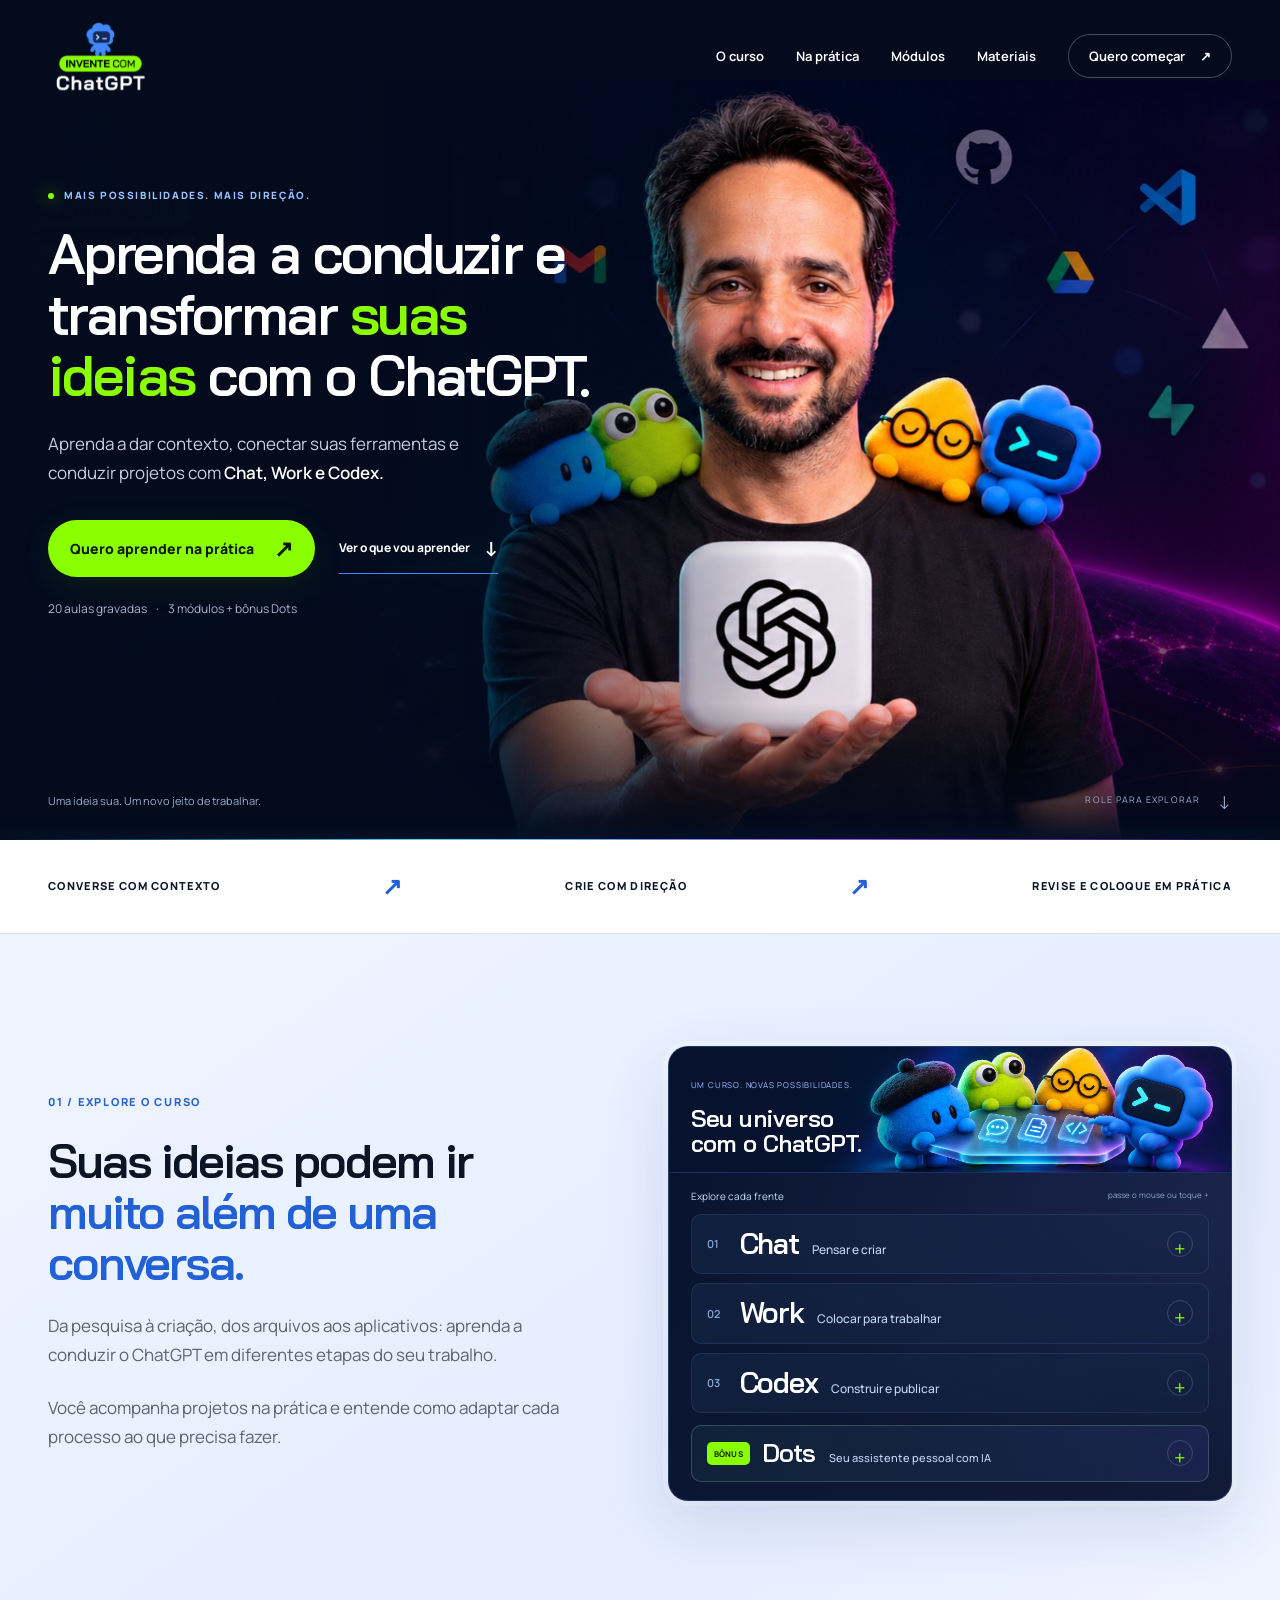
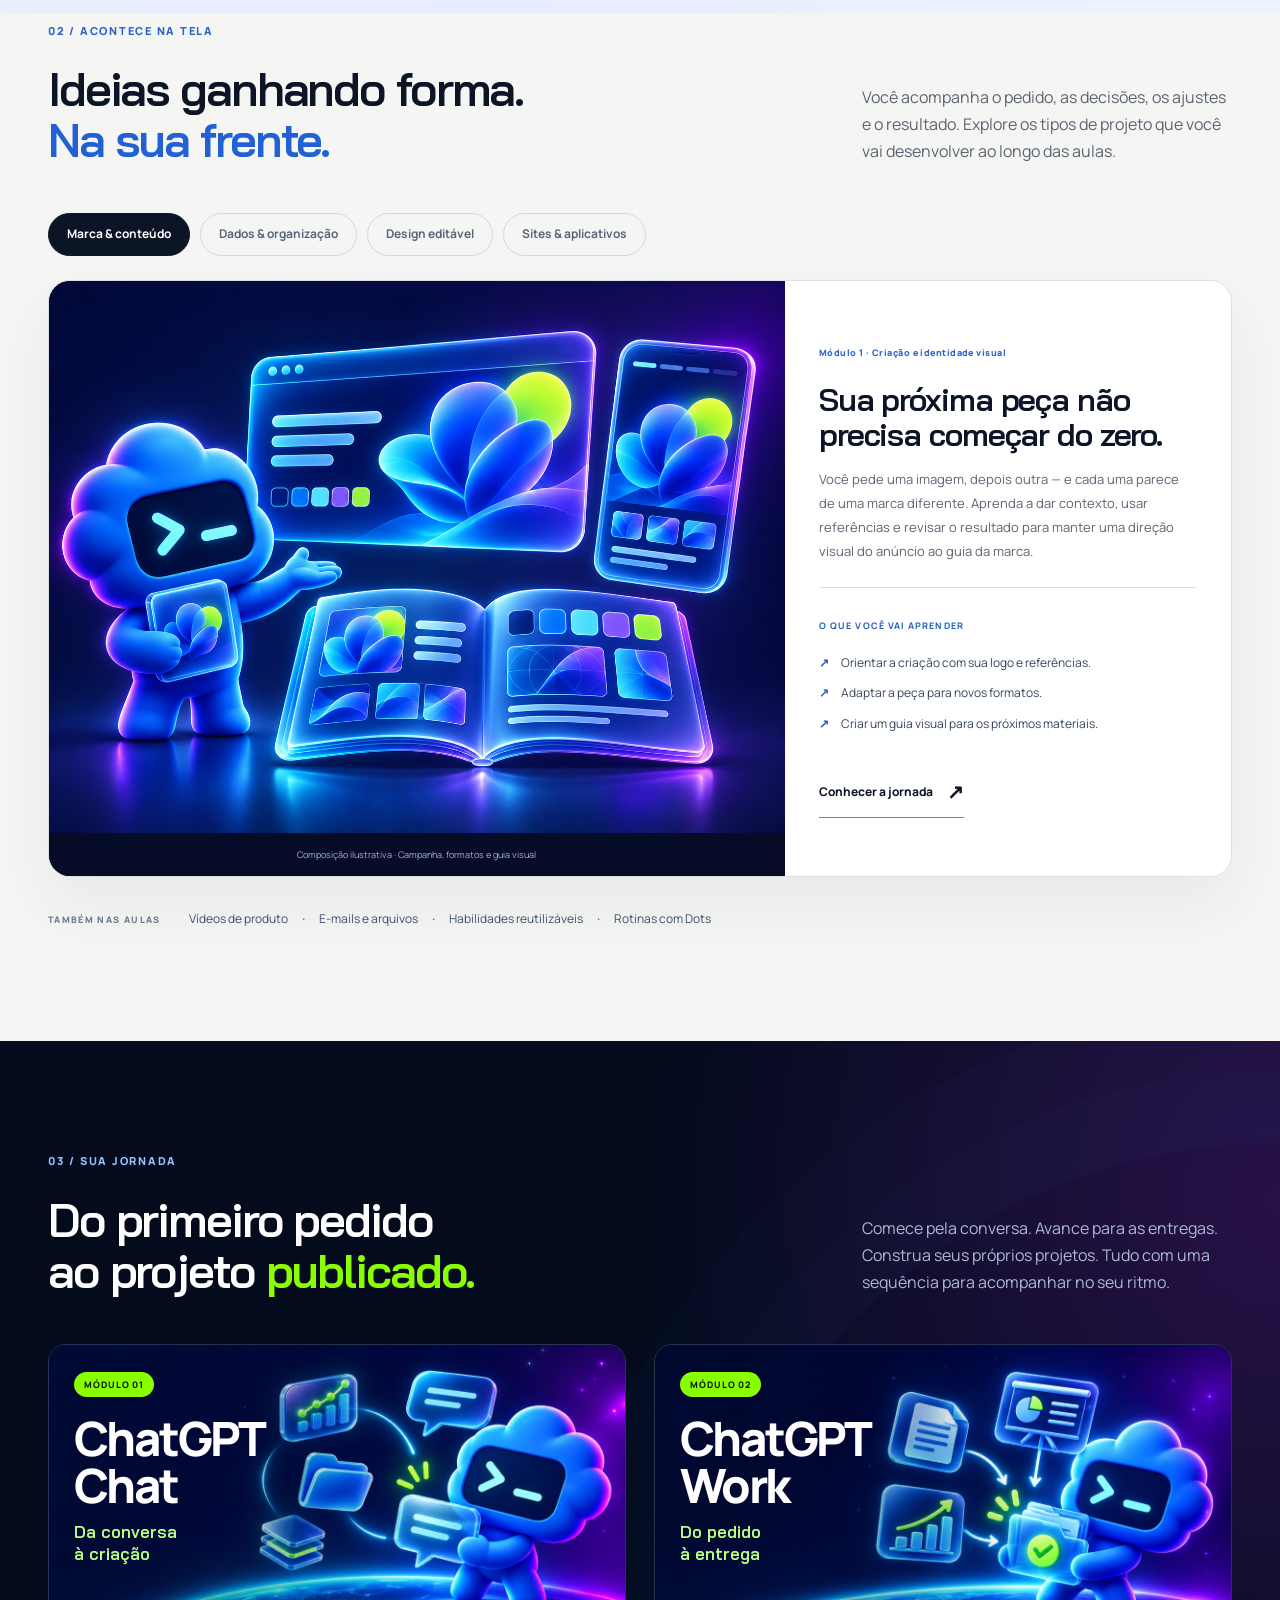
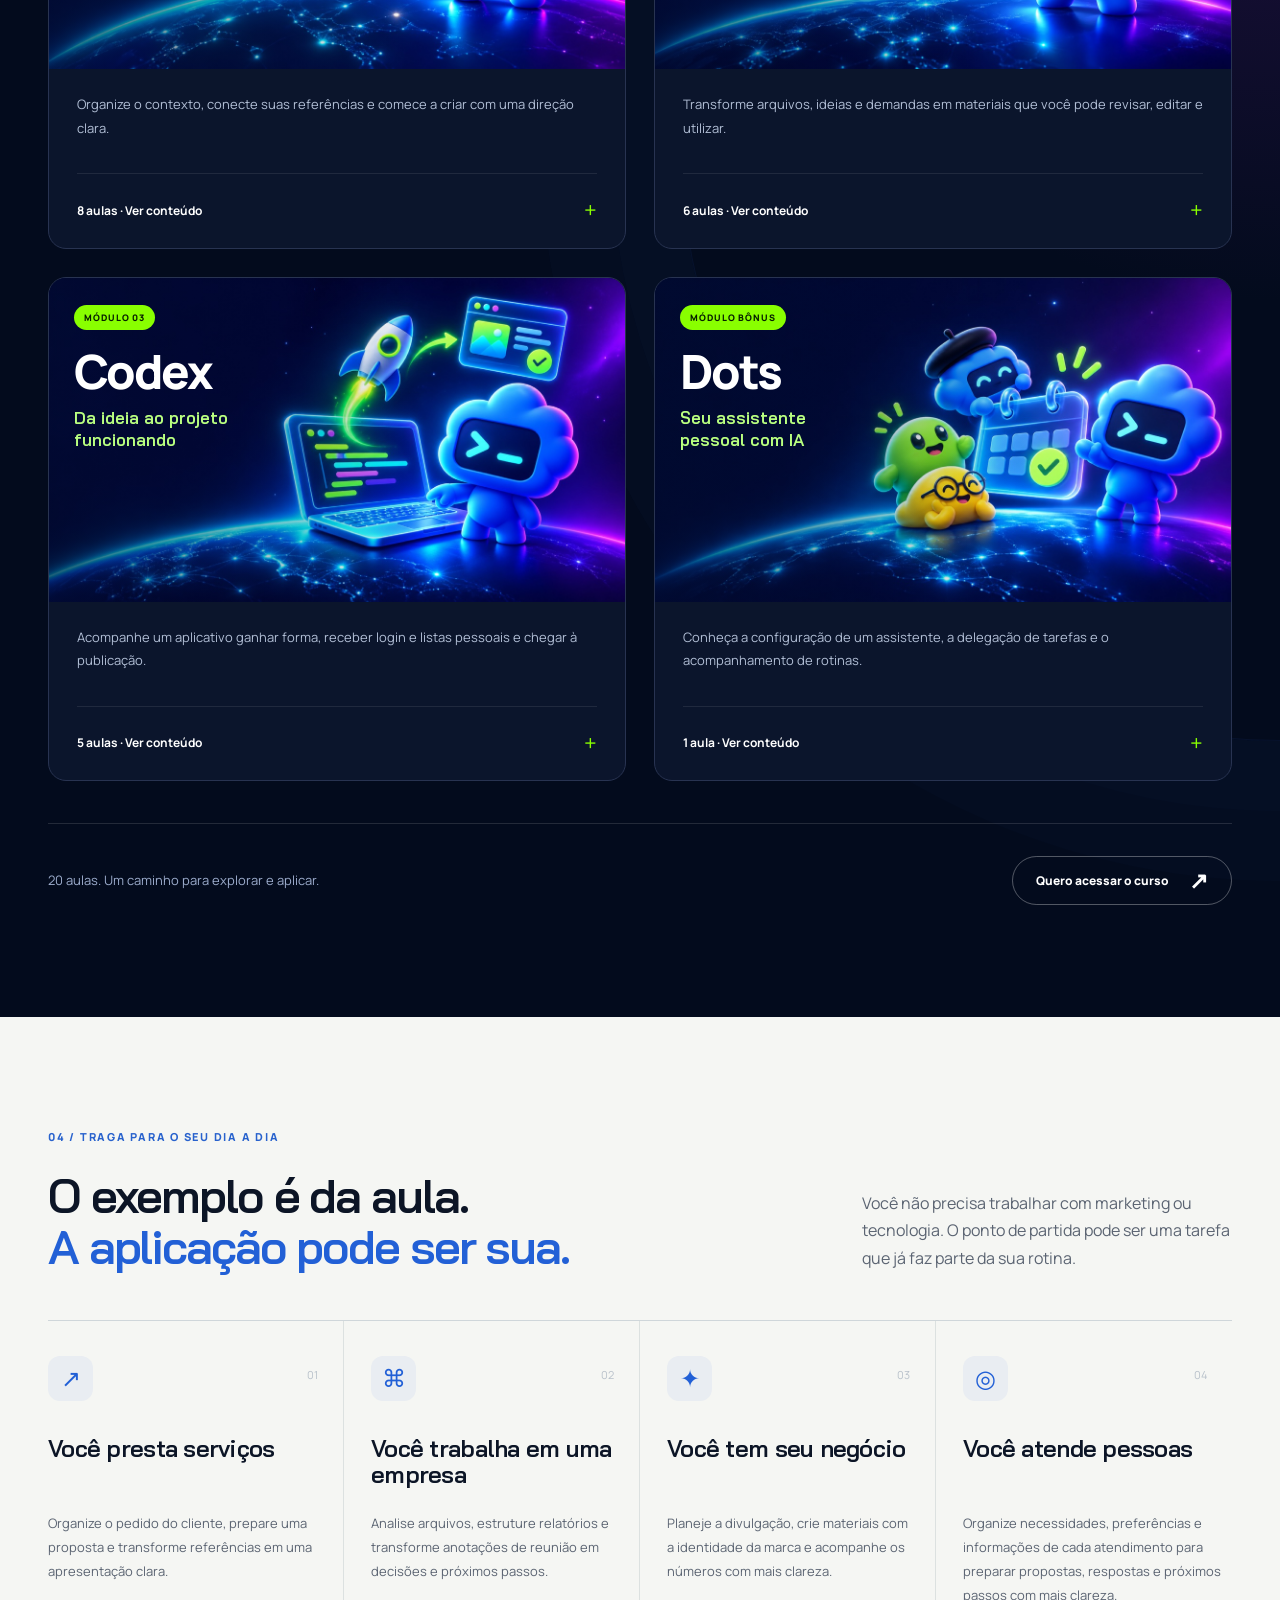
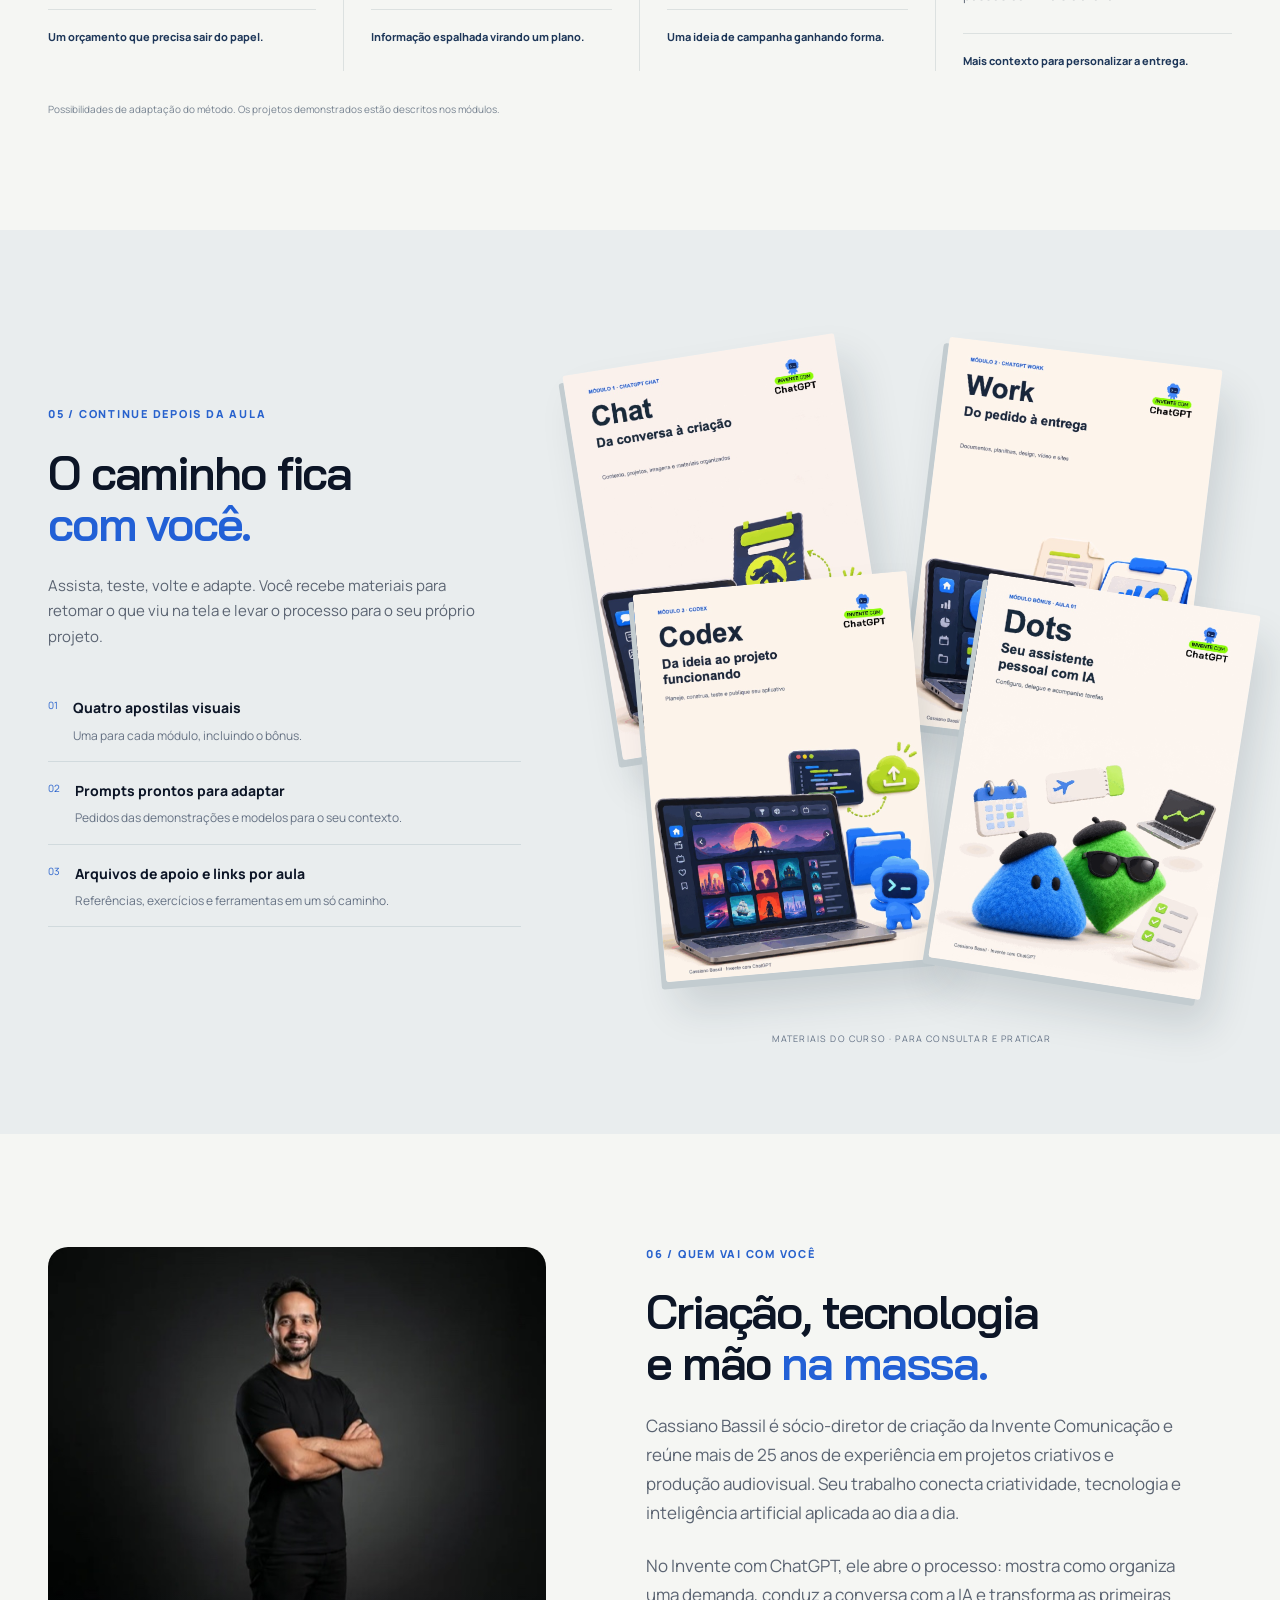
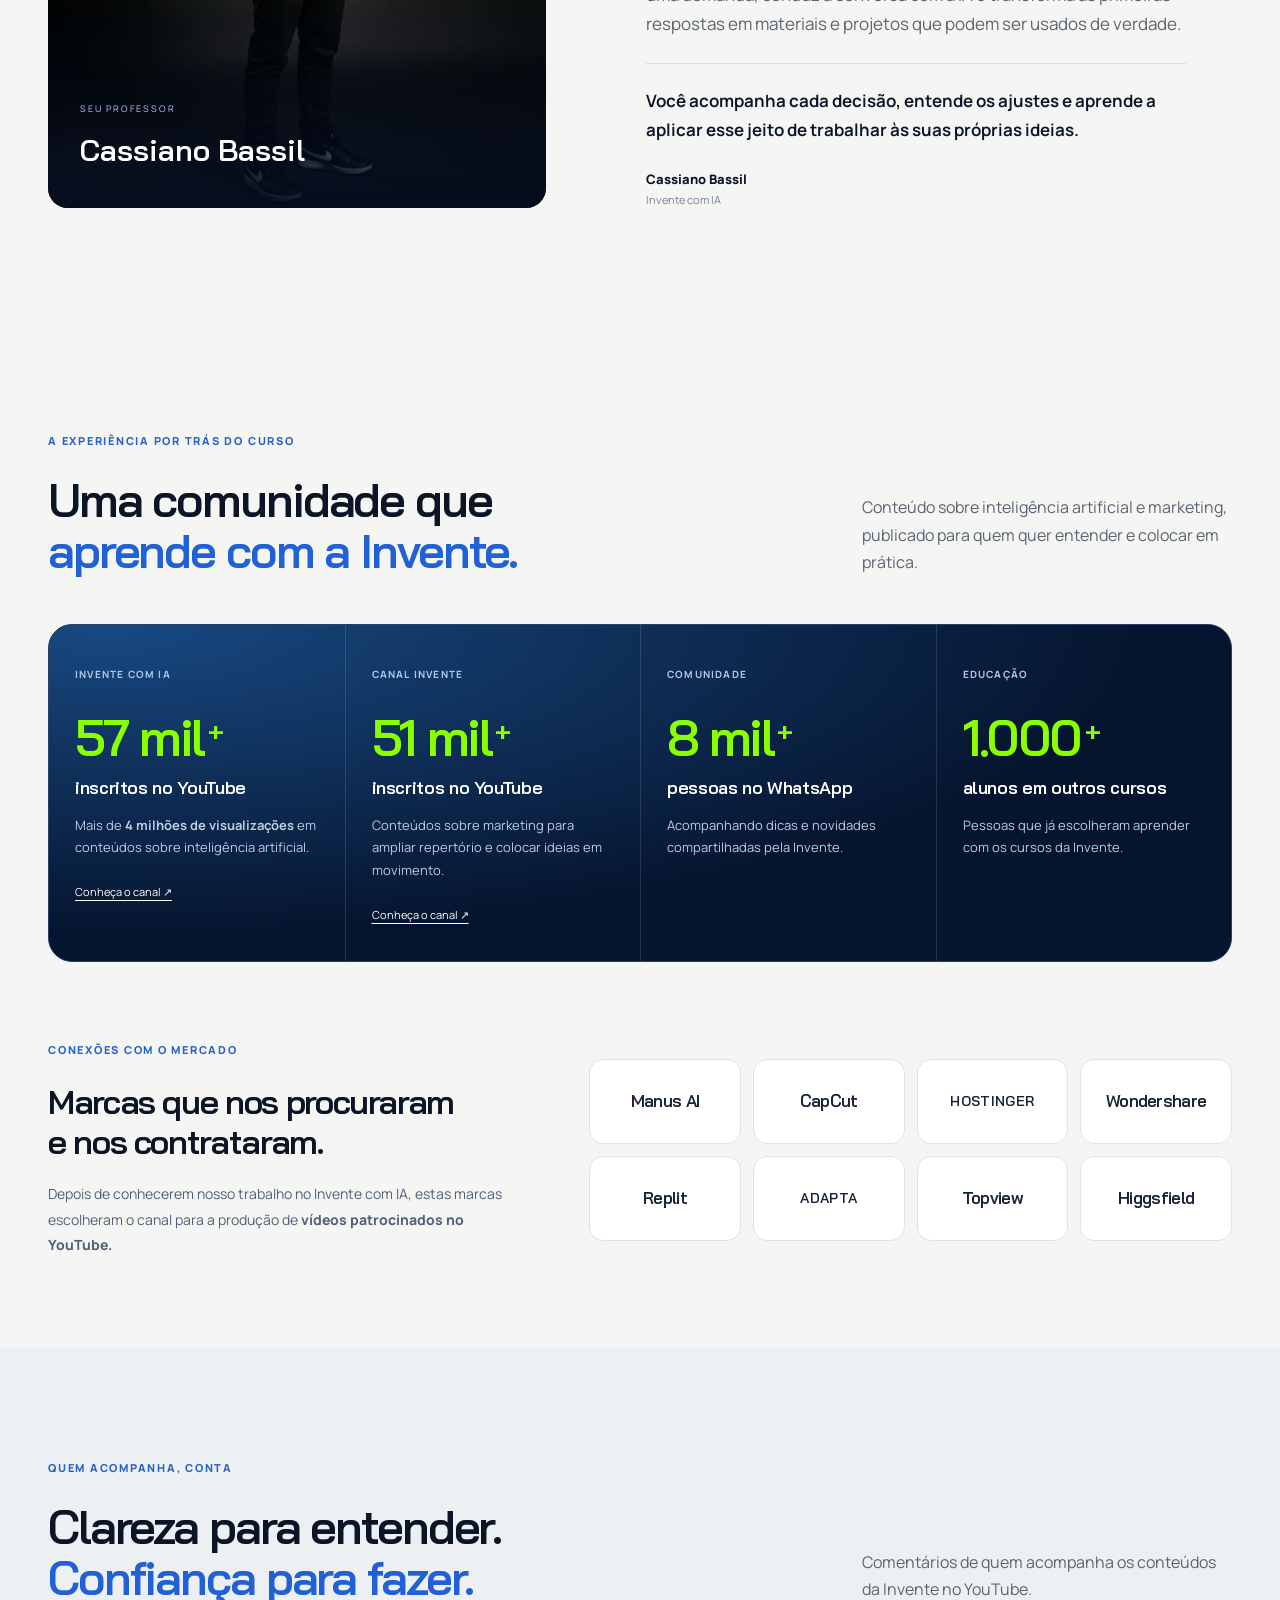
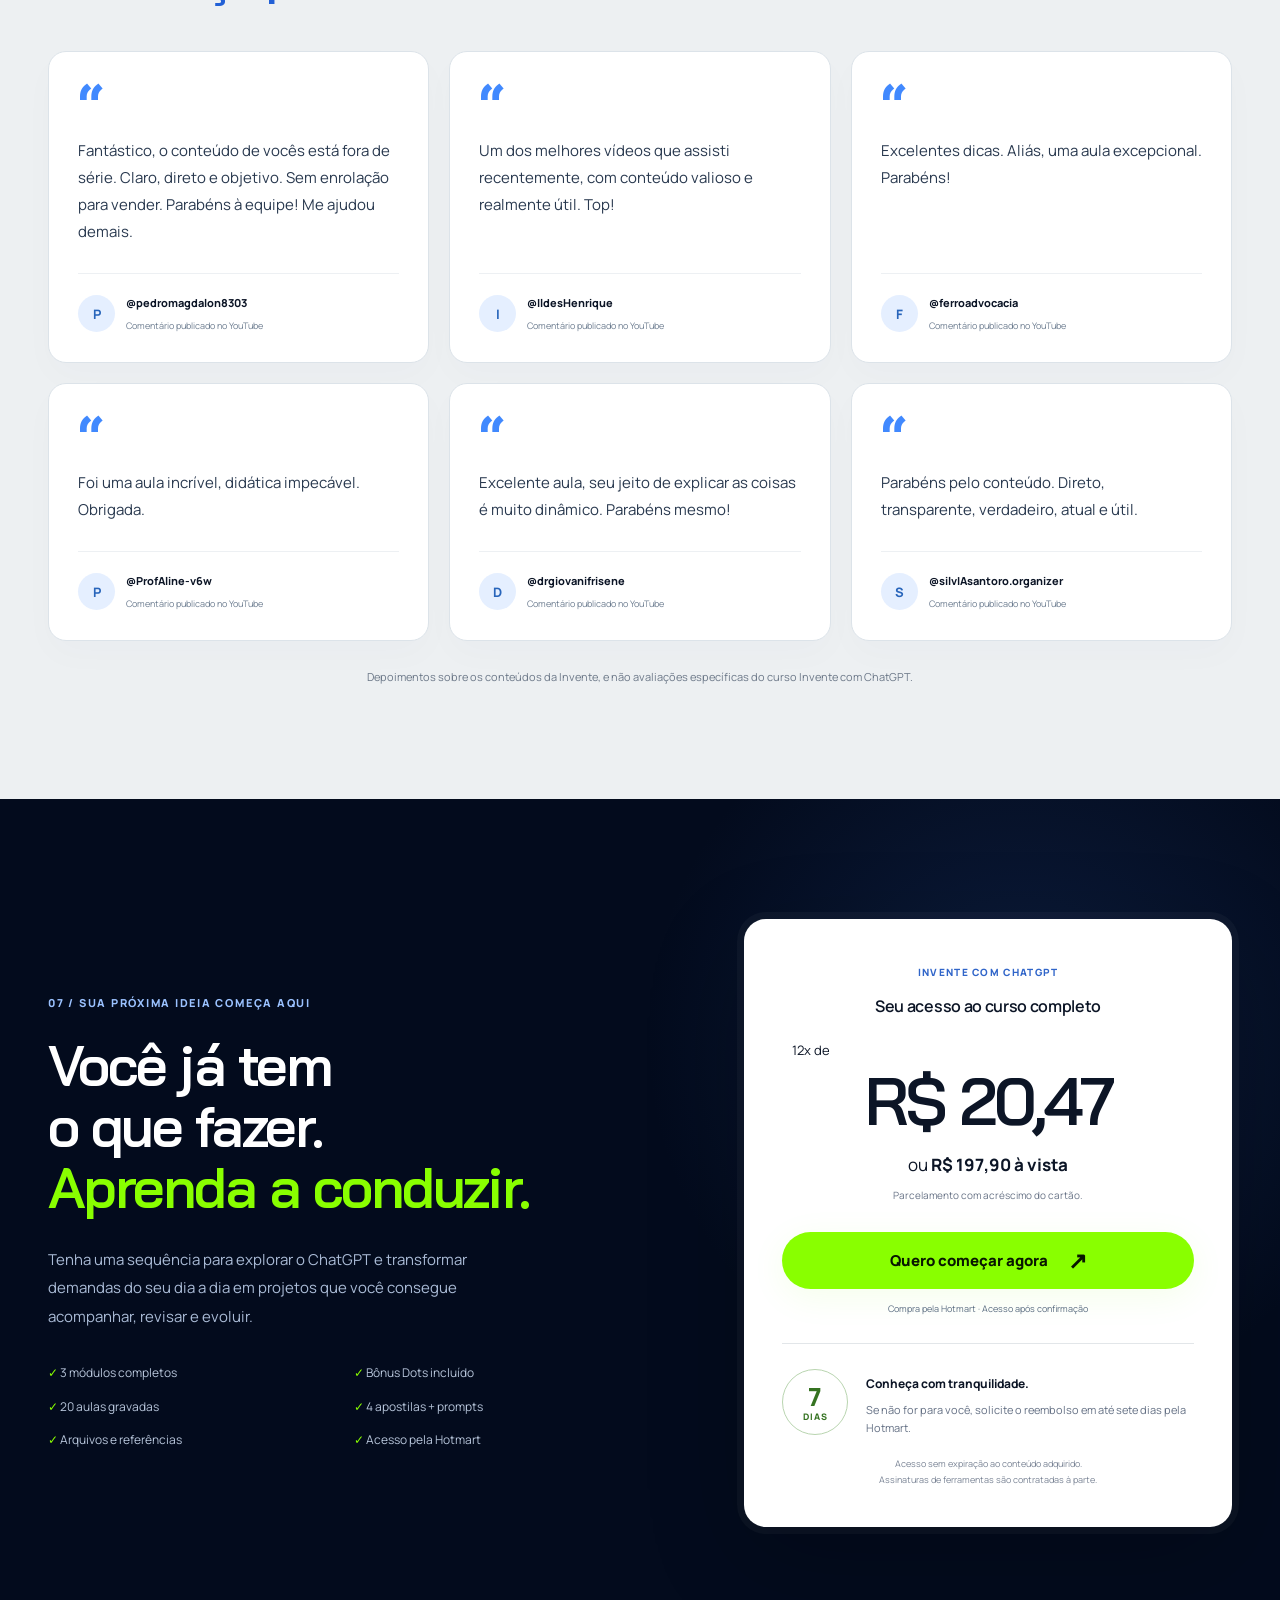
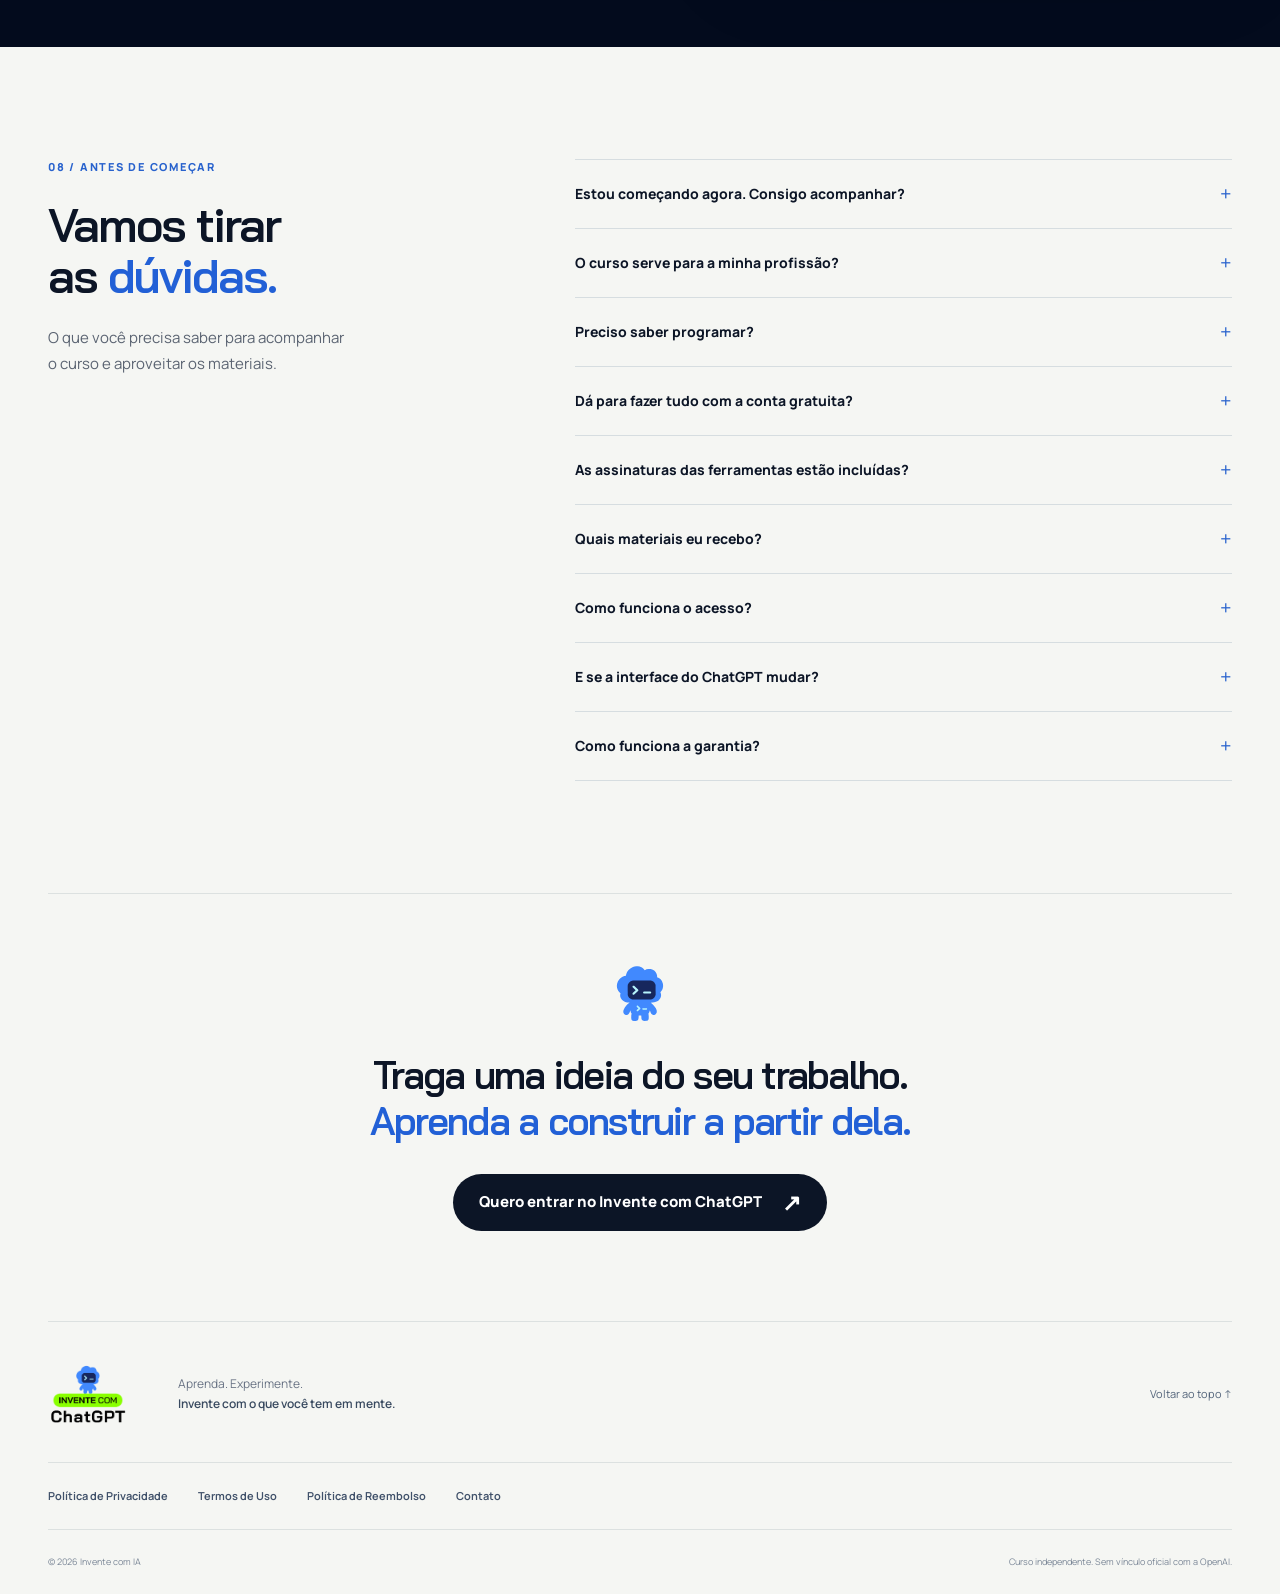
==== index.html @ 80a634b3 "Publish approved Invente com ChatGPT landing page preview" ====
<!doctype html>
<html lang="pt-BR">
<head>
<meta charset="utf-8"><meta name="viewport" content="width=device-width, initial-scale=1">
<meta name="theme-color" content="#030b1d"><meta name="robots" content="noindex,nofollow">
<title>Invente com ChatGPT — Aprenda a conduzir suas ideias</title>
<meta name="description" content="Aprenda a aproveitar o ChatGPT no seu trabalho. 20 aulas com Chat, Work, Codex e bônus Dots. Projetos práticos, apostilas e prompts para adaptar.">
<meta property="og:title" content="Invente com ChatGPT"><meta property="og:description" content="Aprenda a conduzir e transformar suas ideias com o ChatGPT."><meta property="og:type" content="website"><meta property="og:image" content="assets/hero.jpg">
<link rel="icon" href="assets/mascot.svg" type="image/svg+xml">
<link rel="preload" href="assets/fonts/Manrope.ttf" as="font" type="font/ttf" crossorigin>
<link rel="preload" href="assets/fonts/BaiJamjuree-SemiBold.ttf" as="font" type="font/ttf" crossorigin>
<link rel="preload" href="assets/hero.jpg" as="image" fetchpriority="high">
<link rel="stylesheet" href="styles.css"><script src="tracking.js" defer></script><script src="site.js" defer></script>
</head>
<body>
<a class="skip-link" href="#conteudo">Pular para o conteúdo</a>
<div class="reading-progress" aria-hidden="true"></div>
<header class="header" id="header">
 <div class="nav-wrap wrap"><a class="brand" href="#inicio" aria-label="Invente com ChatGPT, início"><img src="assets/logo-white.png" width="100" height="82" alt="Invente com ChatGPT" class="logo-light"><img src="assets/logo-black.png" width="100" height="82" alt="" class="logo-dark" aria-hidden="true"></a>
 <button class="menu-toggle" type="button" aria-label="Abrir menu" aria-expanded="false" aria-controls="main-nav"><span></span><span></span></button>
 <nav id="main-nav" aria-label="Principal"><a href="#curso">O curso</a><a href="#projetos">Na prática</a><a href="#modulos">Módulos</a><a href="#materiais">Materiais</a><a class="nav-cta" href="#inscricao">Quero começar <span aria-hidden="true">↗</span></a></nav></div>
</header>
<main id="conteudo">
<section class="hero dark" id="inicio" aria-labelledby="hero-title">
 <div class="hero-art" aria-hidden="true"><img src="assets/hero.jpg" alt="" width="1672" height="941" fetchpriority="high"><div class="hero-shade"></div></div>
 <div class="hero-glow" aria-hidden="true"></div>
 <div class="wrap hero-inner"><div class="hero-copy">
  <p class="eyebrow hero-eyebrow"><span class="live-dot"></span> MAIS POSSIBILIDADES. MAIS DIREÇÃO.</p>
  <h1 id="hero-title">Aprenda a conduzir e transformar <em>suas ideias</em> com o ChatGPT.</h1>
  <p class="hero-description">Aprenda a dar contexto, conectar suas ferramentas e conduzir projetos com <strong>Chat, Work e Codex.</strong></p>
  <div class="hero-actions"><a class="button button-lime" href="#inscricao">Quero aprender na prática <span aria-hidden="true">↗</span></a><a class="text-link" href="#modulos">Ver o que vou aprender <span aria-hidden="true">↓</span></a></div>
  <p class="hero-meta">20 aulas gravadas <span>·</span> 3 módulos + bônus Dots</p>
 </div></div>
 <div class="hero-bottom wrap"><span>Uma ideia sua. Um novo jeito de trabalhar.</span><a href="#curso" aria-label="Explorar o curso">ROLE PARA EXPLORAR <span aria-hidden="true">↓</span></a></div>
</section>
<div class="learning-strip"><div class="wrap"><span>CONVERSE COM CONTEXTO</span><i aria-hidden="true">↗</i><span>CRIE COM DIREÇÃO</span><i aria-hidden="true">↗</i><span>REVISE E COLOQUE EM PRÁTICA</span></div></div>
<section class="section intro light" id="curso"><div class="wrap intro-grid overview-grid">
<div class="section-copy reveal"><p class="eyebrow">01 / EXPLORE O CURSO</p><h2>Suas ideias podem ir<br><em>muito além de uma conversa.</em></h2><p>Da pesquisa à criação, dos arquivos aos aplicativos: aprenda a conduzir o ChatGPT em diferentes etapas do seu trabalho.</p><p>Você acompanha projetos na prática e entende como adaptar cada processo ao que precisa fazer.</p></div>
<div class="course-overview reveal" aria-label="As três frentes do curso e o bônus Dots">
<div class="overview-banner"><img src="assets/overview-mascotes-original.webp" alt="Dots originais e mascote azul criando juntos em uma mesa holográfica"><div><span>UM CURSO. NOVAS POSSIBILIDADES.</span><strong>Seu universo<br>com o ChatGPT.</strong></div></div>
<p class="overview-hint">Explore cada frente <span>passe o mouse ou toque +</span></p>
<details class="overview-item"><summary><span class="overview-number">01</span><div><h3>Chat</h3><strong>Pensar e criar</strong></div><span class="overview-expand" aria-hidden="true">+</span></summary><p class="overview-short">Ideias, pesquisas, contexto, conteúdos e imagens.</p><div class="overview-extra">Organize projetos e referências, conduza pedidos com mais clareza e crie materiais com uma direção visual consistente.</div></details>
<details class="overview-item"><summary><span class="overview-number">02</span><div><h3>Work</h3><strong>Colocar para trabalhar</strong></div><span class="overview-expand" aria-hidden="true">+</span></summary><p class="overview-short">Ferramentas conectadas, arquivos e entregas.</p><div class="overview-extra">Analise planilhas, crie apresentações e materiais editáveis, conecte ferramentas e transforme processos em habilidades reutilizáveis.</div></details>
<details class="overview-item"><summary><span class="overview-number">03</span><div><h3>Codex</h3><strong>Construir e publicar</strong></div><span class="overview-expand" aria-hidden="true">+</span></summary><p class="overview-short">Sites e aplicativos, da ideia à publicação.</p><div class="overview-extra">Acompanhe um projeto ganhar telas, login e listas pessoais. Aprenda a pedir ajustes, testar o funcionamento e publicar.</div></details>
<details class="overview-item overview-dots"><summary><span class="overview-badge">BÔNUS</span><div><h3>Dots</h3><strong>Seu assistente pessoal com IA</strong></div><span class="overview-expand" aria-hidden="true">+</span></summary><div class="overview-extra">Conheça a configuração do assistente, a delegação de tarefas e o acompanhamento de rotinas recorrentes.</div></details>
</div>
</div></section>
<section class="section projects light" id="projetos">
 <div class="wrap"><div class="section-heading reveal"><div><p class="eyebrow">02 / ACONTECE NA TELA</p><h2>Ideias ganhando forma.<br><em>Na sua frente.</em></h2></div><p>Você acompanha o pedido, as decisões, os ajustes e o resultado. Explore os tipos de projeto que você vai desenvolver ao longo das aulas.</p></div>
 <div class="project-tabs" aria-label="Exemplos do curso"><button type="button" data-project="marca" aria-pressed="true">Marca &amp; conteúdo</button><button type="button" data-project="dados" aria-pressed="false">Dados &amp; organização</button><button type="button" data-project="design" aria-pressed="false">Design editável</button><button type="button" data-project="app" aria-pressed="false">Sites &amp; aplicativos</button></div>
 <div class="showcase reveal"><div class="showcase-media">
<div class="project-art rendered-demo" data-art="marca"><img src="assets/showcase-marca-3d.png" alt="Mascote criando uma campanha, story e guia visual" width="1448" height="1086" loading="lazy"></div>
<div class="project-art rendered-demo" data-art="dados" hidden><img src="assets/showcase-dados-3d.png" alt="Mascote analisando gráficos e uma planilha" width="1448" height="1086" loading="lazy"></div>
<div class="project-art rendered-demo" data-art="design" hidden><img src="assets/showcase-design-3d.png" alt="Mascote editando uma proposta e carrossel" width="1448" height="1086" loading="lazy"></div>
<div class="project-art rendered-demo" data-art="app" hidden><img src="assets/showcase-app-3d.png" alt="Mascote apresentando um aplicativo de filmes com listas pessoais" width="1448" height="1086" loading="lazy"></div>
 <p id="project-caption" class="image-caption">Composição ilustrativa · Campanha, formatos e guia visual</p>
 </div><div class="showcase-copy" aria-live="polite"><span class="small-tag" id="project-meta">Módulo 1 · Criação e identidade visual</span><h3 id="project-title">Sua próxima peça não precisa começar do zero.</h3><p id="project-description">Você pede uma imagem, depois outra — e cada uma parece de uma marca diferente. Aprenda a dar contexto, usar referências e revisar o resultado para manter uma direção visual do anúncio ao guia da marca.</p><div class="project-learning"><strong>O QUE VOCÊ VAI APRENDER</strong><ul id="project-learning"><li>Orientar a criação com sua logo e referências.</li><li>Adaptar a peça para novos formatos.</li><li>Criar um guia visual para os próximos materiais.</li></ul></div><a href="#modulos" class="text-link">Conhecer a jornada <span aria-hidden="true">↗</span></a></div></div>
 <div class="more-possibilities"><span>Também nas aulas</span><p>Vídeos de produto <b>·</b> E-mails e arquivos <b>·</b> Habilidades reutilizáveis <b>·</b> Rotinas com Dots</p></div>
 </div>
</section>
<section class="section modules dark" id="modulos">
 <div class="orbital-lines" aria-hidden="true"></div><div class="wrap"><div class="section-heading reveal"><div><p class="eyebrow">03 / SUA JORNADA</p><h2>Do primeiro pedido<br>ao projeto <em>publicado.</em></h2></div><p>Comece pela conversa. Avance para as entregas. Construa seus próprios projetos. Tudo com uma sequência para acompanhar no seu ritmo.</p></div>
 <div class="module-grid"><article class="module-card reveal"><div class="module-art"><img src="assets/module-chat.jpg" width="1672" height="941" loading="lazy" alt="Ilustração do módulo ChatGPT Chat: mascote azul e suas ferramentas"><div class="module-cover-copy"><span>MÓDULO 01</span><h3>ChatGPT<br>Chat</h3><p>Da conversa<br>à criação</p></div></div><div class="module-description"><p>Organize o contexto, conecte suas referências e comece a criar com uma direção clara.</p><details><summary><span>8 aulas · Ver conteúdo</span><b aria-hidden="true">+</b></summary><ol class="lesson-list"><li><span>01</span>Comece pelo método de trabalho com o ChatGPT</li><li><span>02</span>Configure e personalize o ChatGPT</li><li><span>03</span>Entenda os planos e controle seu uso</li><li><span>04</span>Organize seu projeto e crie a primeira campanha</li><li><span>05</span>Conecte o Drive e organize a divulgação</li><li><span>06</span>Adapte e edite imagens para feed e stories</li><li><span>07</span>Crie um brand book e um kit rápido da marca</li><li><span>08</span>Organize páginas e materiais no Space</li></ol></details></div></article><article class="module-card reveal"><div class="module-art"><img src="assets/module-work.jpg" width="1672" height="941" loading="lazy" alt="Ilustração do módulo ChatGPT Work: mascote azul e suas ferramentas"><div class="module-cover-copy"><span>MÓDULO 02</span><h3>ChatGPT<br>Work</h3><p>Do pedido<br>à entrega</p></div></div><div class="module-description"><p>Transforme arquivos, ideias e demandas em materiais que você pode revisar, editar e utilizar.</p><details><summary><span>6 aulas · Ver conteúdo</span><b aria-hidden="true">+</b></summary><ol class="lesson-list"><li><span>01</span>Conheça o Work e organize uma demanda com arquivos e e-mails</li><li><span>02</span>Crie apresentações e analise despesas com um dashboard</li><li><span>03</span>Crie propostas e carrosséis editáveis no Canva</li><li><span>04</span>Planeje e produza vídeos de produto com Higgsfield</li><li><span>05</span>Crie habilidades reutilizáveis e agende tarefas</li><li><span>06</span>Crie e publique sites com banco de dados</li></ol></details></div></article><article class="module-card reveal"><div class="module-art"><img src="assets/module-codex.jpg" width="1672" height="941" loading="lazy" alt="Ilustração do módulo Codex: mascote azul e suas ferramentas"><div class="module-cover-copy"><span>MÓDULO 03</span><h3>Codex</h3><p>Da ideia ao projeto<br>funcionando</p></div></div><div class="module-description"><p>Acompanhe um aplicativo ganhar forma, receber login e listas pessoais e chegar à publicação.</p><details><summary><span>5 aulas · Ver conteúdo</span><b aria-hidden="true">+</b></summary><ol class="lesson-list"><li><span>00</span>Antes de construir: entenda o caminho</li><li><span>01</span>Conheça o Codex e prepare seu projeto no VS Code</li><li><span>02</span>Planeje e construa seu aplicativo de filmes e séries</li><li><span>03</span>Adicione login e listas pessoais ao aplicativo</li><li><span>04</span>Revise e publique seu aplicativo com GitHub e Vercel</li></ol></details></div></article><article class="module-card reveal"><div class="module-art"><img src="assets/module-dots.jpg" width="1672" height="941" loading="lazy" alt="Ilustração do módulo Dots: mascote azul e suas ferramentas"><div class="module-cover-copy"><span>MÓDULO BÔNUS</span><h3>Dots</h3><p>Seu assistente<br>pessoal com IA</p></div></div><div class="module-description"><p>Conheça a configuração de um assistente, a delegação de tarefas e o acompanhamento de rotinas.</p><details><summary><span>1 aula · Ver conteúdo</span><b aria-hidden="true">+</b></summary><ol class="lesson-list"><li><span>01</span>Configure, delegue e acompanhe tarefas com Dots</li></ol></details></div></article></div>
 <div class="module-footer"><span>20 aulas. Um caminho para explorar e aplicar.</span><a class="button button-outline" href="#inscricao">Quero acessar o curso <span aria-hidden="true">↗</span></a></div>
 </div>
</section>
<section class="section applications light" id="aplicacoes"><div class="wrap">
 <div class="section-heading reveal"><div><p class="eyebrow">04 / TRAGA PARA O SEU DIA A DIA</p><h2>O exemplo é da aula.<br><em>A aplicação pode ser sua.</em></h2></div><p>Você não precisa trabalhar com marketing ou tecnologia. O ponto de partida pode ser uma tarefa que já faz parte da sua rotina.</p></div>
 <div class="applications-grid">
  <article class="application reveal"><span class="application-icon" aria-hidden="true">↗</span><span class="application-number">01</span><h3>Você presta serviços</h3><p>Organize o pedido do cliente, prepare uma proposta e transforme referências em uma apresentação clara.</p><span class="application-example">Um orçamento que precisa sair do papel.</span></article>
  <article class="application reveal"><span class="application-icon" aria-hidden="true">⌘</span><span class="application-number">02</span><h3>Você trabalha em uma empresa</h3><p>Analise arquivos, estruture relatórios e transforme anotações de reunião em decisões e próximos passos.</p><span class="application-example">Informação espalhada virando um plano.</span></article>
  <article class="application reveal"><span class="application-icon" aria-hidden="true">✦</span><span class="application-number">03</span><h3>Você tem seu negócio</h3><p>Planeje a divulgação, crie materiais com a identidade da marca e acompanhe os números com mais clareza.</p><span class="application-example">Uma ideia de campanha ganhando forma.</span></article>
  <article class="application reveal"><span class="application-icon" aria-hidden="true">◎</span><span class="application-number">04</span><h3>Você atende pessoas</h3><p>Organize necessidades, preferências e informações de cada atendimento para preparar propostas, respostas e próximos passos com mais clareza.</p><span class="application-example">Mais contexto para personalizar a entrega.</span></article>
 </div><p class="section-note">Possibilidades de adaptação do método. Os projetos demonstrados estão descritos nos módulos.</p>
</div></section>
<section class="section resources" id="materiais"><div class="wrap resources-grid">
 <div class="resource-copy reveal"><p class="eyebrow">05 / CONTINUE DEPOIS DA AULA</p><h2>O caminho fica<br><em>com você.</em></h2><p>Assista, teste, volte e adapte. Você recebe materiais para retomar o que viu na tela e levar o processo para o seu próprio projeto.</p><ul class="resource-list"><li><span>01</span><div><strong>Quatro apostilas visuais</strong><p>Uma para cada módulo, incluindo o bônus.</p></div></li><li><span>02</span><div><strong>Prompts prontos para adaptar</strong><p>Pedidos das demonstrações e modelos para o seu contexto.</p></div></li><li><span>03</span><div><strong>Arquivos de apoio e links por aula</strong><p>Referências, exercícios e ferramentas em um só caminho.</p></div></li></ul></div>
 <div class="books-stage reveal" aria-label="Capas das quatro apostilas"><button class="book book-1" type="button" data-lightbox="assets/book-chat.jpg" data-caption="Apostila · ChatGPT Chat" aria-label="Ampliar capa da apostila ChatGPT Chat"><img src="assets/book-chat.jpg" width="600" height="849" alt="Capa da apostila ChatGPT Chat" loading="lazy"></button><button class="book book-2" type="button" data-lightbox="assets/book-work.jpg" data-caption="Apostila · ChatGPT Work" aria-label="Ampliar capa da apostila ChatGPT Work"><img src="assets/book-work.jpg" width="600" height="849" alt="Capa da apostila ChatGPT Work" loading="lazy"></button><button class="book book-3" type="button" data-lightbox="assets/book-codex.jpg" data-caption="Apostila · Codex" aria-label="Ampliar capa da apostila Codex"><img src="assets/book-codex.jpg" width="600" height="849" alt="Capa da apostila Codex" loading="lazy"></button><button class="book book-4" type="button" data-lightbox="assets/book-dots.jpg" data-caption="Apostila · Dots" aria-label="Ampliar capa da apostila Dots"><img src="assets/book-dots.jpg" width="600" height="849" alt="Capa da apostila Dots" loading="lazy"></button><span class="books-caption">MATERIAIS DO CURSO · PARA CONSULTAR E PRATICAR</span></div>
 </div></section>
<section class="section instructor light" id="professor"><div class="wrap instructor-grid">
 <div class="instructor-visual reveal"><img src="assets/instructor.jpg" alt="Cassiano Bassil, professor do Invente com ChatGPT" width="1000" height="1000" loading="lazy"><div class="instructor-name"><span>SEU PROFESSOR</span><strong>Cassiano Bassil</strong></div></div>
 <div class="instructor-copy reveal"><p class="eyebrow">06 / QUEM VAI COM VOCÊ</p><h2>Criação, tecnologia<br>e mão <em>na massa.</em></h2><p>Cassiano Bassil é sócio-diretor de criação da Invente Comunicação e reúne mais de 25 anos de experiência em projetos criativos e produção audiovisual. Seu trabalho conecta criatividade, tecnologia e inteligência artificial aplicada ao dia a dia.</p><p>No Invente com ChatGPT, ele abre o processo: mostra como organiza uma demanda, conduz a conversa com a IA e transforma as primeiras respostas em materiais e projetos que podem ser usados de verdade.</p><p class="instructor-emphasis">Você acompanha cada decisão, entende os ajustes e aprende a aplicar esse jeito de trabalhar às suas próprias ideias.</p><span class="signature">Cassiano Bassil <small>Invente com IA</small></span></div>
 </div></section>
<section class="section credibility light" id="invente"><div class="wrap">
<div class="section-heading reveal"><div><p class="eyebrow">A EXPERIÊNCIA POR TRÁS DO CURSO</p><h2>Uma comunidade que<br><em>aprende com a Invente.</em></h2></div><p>Conteúdo sobre inteligência artificial e marketing, publicado para quem quer entender e colocar em prática.</p></div>
<div class="audience-grid reveal">
<article><span class="metric-label">INVENTE COM IA</span><strong>57 mil<span>+</span></strong><h3>inscritos no YouTube</h3><p>Mais de <b>4 milhões de visualizações</b> em conteúdos sobre inteligência artificial.</p><a href="https://www.youtube.com/@InventecomIA" target="_blank" rel="noopener">Conheça o canal ↗</a></article>
<article><span class="metric-label">CANAL INVENTE</span><strong>51 mil<span>+</span></strong><h3>inscritos no YouTube</h3><p>Conteúdos sobre marketing para ampliar repertório e colocar ideias em movimento.</p><a href="https://www.youtube.com/@invente" target="_blank" rel="noopener">Conheça o canal ↗</a></article>
<article><span class="metric-label">COMUNIDADE</span><strong>8 mil<span>+</span></strong><h3>pessoas no WhatsApp</h3><p>Acompanhando dicas e novidades compartilhadas pela Invente.</p></article>
<article><span class="metric-label">EDUCAÇÃO</span><strong>1.000<span>+</span></strong><h3>alunos em outros cursos</h3><p>Pessoas que já escolheram aprender com os cursos da Invente.</p></article>
</div>
<div class="partners-block reveal"><div><p class="eyebrow">CONEXÕES COM O MERCADO</p><h3>Marcas que nos procuraram<br>e nos contrataram.</h3><p>Depois de conhecerem nosso trabalho no Invente com IA, estas marcas escolheram o canal para a produção de <strong>vídeos patrocinados no YouTube.</strong></p></div><div class="partner-grid" aria-label="Marcas que contrataram vídeos patrocinados"><div class="partner-name"><span>Manus AI</span></div><div class="partner-name"><span>CapCut</span></div><div class="partner-name"><span>Hostinger</span></div><div class="partner-name"><span>Wondershare</span></div><div class="partner-name"><span>Replit</span></div><div class="partner-name"><span>Adapta</span></div><div class="partner-name"><span>Topview</span></div><div class="partner-name"><span>Higgsfield</span></div></div></div>
</div></section>
<section class="section community" id="depoimentos"><div class="wrap"><div class="section-heading reveal"><div><p class="eyebrow">QUEM ACOMPANHA, CONTA</p><h2>Clareza para entender.<br><em>Confiança para fazer.</em></h2></div><p>Comentários de quem acompanha os conteúdos da Invente no YouTube.</p></div><div class="community-grid"><figure class="community-card reveal"><div class="quote-mark" aria-hidden="true">“</div><blockquote>Fantástico, o conteúdo de vocês está fora de série. Claro, direto e objetivo. Sem enrolação para vender. Parabéns à equipe! Me ajudou demais.</blockquote><figcaption><span class="community-avatar" aria-hidden="true">P</span><div><strong>@pedromagdalon8303</strong><small>Comentário publicado no YouTube</small></div></figcaption></figure><figure class="community-card reveal"><div class="quote-mark" aria-hidden="true">“</div><blockquote>Um dos melhores vídeos que assisti recentemente, com conteúdo valioso e realmente útil. Top!</blockquote><figcaption><span class="community-avatar" aria-hidden="true">I</span><div><strong>@IldesHenrique</strong><small>Comentário publicado no YouTube</small></div></figcaption></figure><figure class="community-card reveal"><div class="quote-mark" aria-hidden="true">“</div><blockquote>Excelentes dicas. Aliás, uma aula excepcional. Parabéns!</blockquote><figcaption><span class="community-avatar" aria-hidden="true">F</span><div><strong>@ferroadvocacia</strong><small>Comentário publicado no YouTube</small></div></figcaption></figure><figure class="community-card reveal"><div class="quote-mark" aria-hidden="true">“</div><blockquote>Foi uma aula incrível, didática impecável. Obrigada.</blockquote><figcaption><span class="community-avatar" aria-hidden="true">P</span><div><strong>@ProfAline-v6w</strong><small>Comentário publicado no YouTube</small></div></figcaption></figure><figure class="community-card reveal"><div class="quote-mark" aria-hidden="true">“</div><blockquote>Excelente aula, seu jeito de explicar as coisas é muito dinâmico. Parabéns mesmo!</blockquote><figcaption><span class="community-avatar" aria-hidden="true">D</span><div><strong>@drgiovanifrisene</strong><small>Comentário publicado no YouTube</small></div></figcaption></figure><figure class="community-card reveal"><div class="quote-mark" aria-hidden="true">“</div><blockquote>Parabéns pelo conteúdo. Direto, transparente, verdadeiro, atual e útil.</blockquote><figcaption><span class="community-avatar" aria-hidden="true">S</span><div><strong>@silvIAsantoro.organizer</strong><small>Comentário publicado no YouTube</small></div></figcaption></figure></div><p class="community-note">Depoimentos sobre os conteúdos da Invente, e não avaliações específicas do curso Invente com ChatGPT.</p></div></section>
<section class="section offer dark" id="inscricao"><div class="offer-halo" aria-hidden="true"></div><div class="wrap offer-grid">
 <div class="offer-copy reveal"><p class="eyebrow">07 / SUA PRÓXIMA IDEIA COMEÇA AQUI</p><h2>Você já tem<br>o que fazer.<br><em>Aprenda a conduzir.</em></h2><p>Tenha uma sequência para explorar o ChatGPT e transformar demandas do seu dia a dia em projetos que você consegue acompanhar, revisar e evoluir.</p><div class="offer-inclusions"><span>✓ 3 módulos completos</span><span>✓ Bônus Dots incluído</span><span>✓ 20 aulas gravadas</span><span>✓ 4 apostilas + prompts</span><span>✓ Arquivos e referências</span><span>✓ Acesso pela Hotmart</span></div></div>
 <div class="price-card reveal"><span class="price-label">INVENTE COM CHATGPT</span><h3>Seu acesso ao curso completo</h3><div class="price"><span>12x de</span><strong>R$ 20,47</strong></div><p class="cash-price">ou <strong>R$ 197,90 à vista</strong></p><p class="installment-note">Parcelamento com acréscimo do cartão.</p><a class="button button-lime checkout" href="https://pay.hotmart.com/T108415380O">Quero começar agora <span aria-hidden="true">↗</span></a><span class="checkout-note">Compra pela Hotmart · Acesso após confirmação</span><div class="guarantee"><span class="guarantee-number">7<small>DIAS</small></span><div><strong>Conheça com tranquilidade.</strong><p>Se não for para você, solicite o reembolso em até sete dias pela Hotmart.</p></div></div><p class="access-note">Acesso sem expiração ao conteúdo adquirido.<br>Assinaturas de ferramentas são contratadas à parte.</p></div>
</div></section>
<section class="section faq light" id="duvidas"><div class="wrap faq-grid"><div class="reveal"><p class="eyebrow">08 / ANTES DE COMEÇAR</p><h2>Vamos tirar<br>as <em>dúvidas.</em></h2><p>O que você precisa saber para acompanhar o curso e aproveitar os materiais.</p></div><div class="faq-list"><details><summary>Estou começando agora. Consigo acompanhar?<span aria-hidden="true">+</span></summary><p>Sim. O curso começa pela configuração e pela forma de conversar com o ChatGPT. Depois, avança para arquivos, ferramentas conectadas e projetos com Codex. Você pode pausar as aulas e praticar no seu ritmo.</p></details><details><summary>O curso serve para a minha profissão?<span aria-hidden="true">+</span></summary><p>Os exemplos ensinam um processo que pode ser adaptado: dar contexto, definir a entrega, produzir, revisar e testar. Você pode aplicar isso a documentos, comunicação, organização, análise de dados e projetos do seu trabalho. As adaptações dependem da tarefa e das ferramentas disponíveis.</p></details><details><summary>Preciso saber programar?<span aria-hidden="true">+</span></summary><p>Você não precisa chegar sabendo programar. O módulo de Codex explica o ambiente e acompanha a construção passo a passo. Você aprende a orientar o trabalho, conferir o resultado e entender o papel das ferramentas utilizadas.</p></details><details><summary>Dá para fazer tudo com a conta gratuita?<span aria-hidden="true">+</span></summary><p>Não conte com a conta gratuita para reproduzir todas as demonstrações. O curso inclui recursos avançados e ferramentas conectadas cuja disponibilidade depende do plano, da conta e dos limites de uso. Consulte os planos atuais do ChatGPT antes de contratar. O bônus Dots também depende da disponibilidade do recurso na sua conta.</p></details><details><summary>As assinaturas das ferramentas estão incluídas?<span aria-hidden="true">+</span></summary><p>Não. O valor é do curso e dos materiais de apoio. ChatGPT, Canva, Higgsfield, hospedagem e outros serviços podem ter planos, créditos ou cobranças próprios. Você escolhe quais experiências quer reproduzir e verifica os custos de cada serviço.</p></details><details><summary>Quais materiais eu recebo?<span aria-hidden="true">+</span></summary><p>Aulas gravadas, quatro apostilas, prompts utilizados nas demonstrações, modelos para adaptar, arquivos de exercícios e links organizados por aula.</p></details><details><summary>Como funciona o acesso?<span aria-hidden="true">+</span></summary><p>O acesso é pela Hotmart, após a confirmação do pagamento, e não tem prazo de expiração para o conteúdo adquirido. Você pode assistir no seu ritmo. Para executar os projetos, recomendamos um computador.</p></details><details><summary>E se a interface do ChatGPT mudar?<span aria-hidden="true">+</span></summary><p>As telas e os nomes de recursos podem mudar. O curso ensina também a lógica de trabalho: fornecer contexto, pedir uma entrega, revisar, testar e dar continuidade. Essa base ajuda a se orientar mesmo quando a interface evolui.</p></details><details><summary>Como funciona a garantia?<span aria-hidden="true">+</span></summary><p>Você tem sete dias para conhecer o treinamento. Se perceber que não é para você, pode solicitar o reembolso pela Hotmart dentro desse prazo.</p></details></div></div></section>
<section class="final-call light"><div class="wrap"><img src="assets/mascot.svg" width="68" height="68" alt="" loading="lazy"><h2>Traga uma ideia do seu trabalho.<br><em>Aprenda a construir a partir dela.</em></h2><a class="button button-dark" href="#inscricao">Quero entrar no Invente com ChatGPT <span aria-hidden="true">↗</span></a></div></section>
</main>
<footer><div class="wrap footer-top"><a href="#inicio" aria-label="Voltar ao início"><img src="assets/logo-black.png" width="100" height="82" alt="Invente com ChatGPT" loading="lazy"></a><p>Aprenda. Experimente.<br><strong>Invente com o que você tem em mente.</strong></p><a href="#inicio" class="back-top">Voltar ao topo ↑</a></div><nav class="wrap footer-links" aria-label="Informações institucionais"><a href="privacy.html" data-preserve-tracking>Política de Privacidade</a><a href="termos.html" data-preserve-tracking>Termos de Uso</a><a href="reembolso.html" data-preserve-tracking>Política de Reembolso</a><a href="contato.html" data-preserve-tracking>Contato</a></nav><div class="wrap footer-bottom"><span>© 2026 Invente com IA</span><span>Curso independente. Sem vínculo oficial com a OpenAI.</span></div></footer>
<div class="mobile-purchase" aria-label="Inscrição no curso"><div><small>Curso completo + bônus</small><strong>R$ 197,90 <span>à vista</span></strong></div><a href="#inscricao" class="button button-lime">Ver oferta <span aria-hidden="true">↗</span></a></div>
<dialog id="image-modal" aria-labelledby="modal-caption"><div class="modal-header"><p id="modal-caption"></p><button type="button" class="close-modal" aria-label="Fechar imagem">×</button></div><img id="modal-image" src="assets/book-chat.jpg" alt=""></dialog>
<script id="page-data" type="application/json">{"projects": [{"id": "marca", "label": "Marca & conteúdo", "title": "Sua próxima peça não precisa começar do zero.", "description": "Você pede uma imagem, depois outra — e cada uma parece de uma marca diferente. Aprenda a dar contexto, usar referências e revisar o resultado para manter uma direção visual do anúncio ao guia da marca.", "meta": "Módulo 1 · Criação e identidade visual", "caption": "Composição ilustrativa · Campanha, formatos e guia visual", "learn": ["Orientar a criação com sua logo e referências.", "Adaptar a peça para novos formatos.", "Criar um guia visual para os próximos materiais."]}, {"id": "dados", "label": "Dados & organização", "title": "Entenda os gastos. Enxergue o próximo passo.", "description": "Você tem os números, mas precisa juntar arquivos e descobrir o que eles dizem. Aprenda a analisar três meses de despesas, comparar categorias e transformar a planilha em gráficos e um resumo que ajude a decidir.", "meta": "Módulo 2 · Análise de dados", "caption": "Representação visual do projeto · Valores ilustrativos", "learn": ["Organizar e comparar os dados dos arquivos.", "Conferir a análise e visualizar os gastos.", "Transformar os achados em próximos passos."]}, {"id": "design", "label": "Design editável", "title": "Uma peça bonita que você consegue alterar.", "description": "O cliente pede uma mudança e você precisa refazer tudo? Veja como levar uma proposta comercial e um carrossel para o Canva com elementos editáveis, para ajustar texto, cores e composição depois da primeira versão.", "meta": "Módulo 2 · Canva conectado", "caption": "Representação visual de proposta e carrossel editáveis", "learn": ["Partir de um briefing e de referências visuais.", "Criar uma proposta e um carrossel com direção.", "Continuar editando os materiais no Canva."]}, {"id": "app", "label": "Sites & aplicativos", "title": "Tire a ideia da cabeça. Coloque um projeto no ar.", "description": "Você imagina um aplicativo, mas trava sem saber por onde começar. Acompanhe o projeto de filmes e séries desde o planejamento: organize o que ele precisa fazer, peça ajustes, teste as telas e veja como publicar.", "meta": "Módulo 3 · Projeto com Codex", "caption": "Aplicativo ilustrativo · Capas e títulos fictícios", "learn": ["Construir e revisar as telas com o Codex.", "Adicionar login e listas pessoais.", "Testar o funcionamento e publicar o projeto."]}], "checkoutUrl": "https://pay.hotmart.com/T108415380O"}</script>
</body></html>
---- styles.css ----
@font-face{font-family:Manrope;src:url('assets/fonts/Manrope.ttf') format('truetype');font-weight:200 800;font-display:swap}
@font-face{font-family:Bai;src:url('assets/fonts/BaiJamjuree-Medium.ttf') format('truetype');font-weight:500;font-display:swap}
@font-face{font-family:Bai;src:url('assets/fonts/BaiJamjuree-SemiBold.ttf') format('truetype');font-weight:600 800;font-display:swap}
:root{--ink:#0c1526;--muted:#5b6472;--navy:#030b1d;--lime:#89ff00;--blue:#4189fe;--light:#f5f6f3;--line:#dce1e0;--radius:24px;--wrap:1240px}
*{box-sizing:border-box}html{scroll-behavior:smooth;scroll-padding-top:100px}body{margin:0;color:var(--ink);background:var(--light);font:16px/1.7 Manrope,Arial,sans-serif;-webkit-font-smoothing:antialiased}body.modal-open{overflow:hidden}a{color:inherit;text-decoration:none}button{font:inherit;cursor:pointer}button,a{-webkit-tap-highlight-color:transparent}button{border:0}img{max-width:100%;display:block}p,h1,h2,h3,blockquote{margin:0}h1,h2,h3{font-family:Bai,Arial,sans-serif;line-height:1.08;letter-spacing:-.045em;font-weight:600}h1{font-size:clamp(42px,4.4vw,66px)}h2{font-size:clamp(36px,3.7vw,56px)}h3{font-size:28px}em{font-style:normal}h2 em{color:#2260d6}.dark h2 em,.hero h1 em{color:var(--lime)}strong{font-weight:750}button:focus-visible,a:focus-visible,summary:focus-visible{outline:3px solid #4189fe;outline-offset:5px}::selection{background:var(--lime);color:#000}.wrap{width:min(var(--wrap),calc(100% - 96px));margin:auto}.dark{background:var(--navy);color:#fff}.light{background:var(--light)}.section{padding:112px 0}.eyebrow{font-size:11px;font-weight:800;letter-spacing:.16em;line-height:1.5;color:#2862cd;margin-bottom:24px}.dark .eyebrow{color:#9bc2ff}.section-copy>p:not(.eyebrow),.instructor-copy>p:not(.eyebrow){color:var(--muted);font-size:17px;margin-top:24px;max-width:540px}.section-heading{display:flex;justify-content:space-between;align-items:flex-end;gap:64px;margin-bottom:48px}.section-heading>p{max-width:370px;color:var(--muted);font-size:16px}.dark .section-heading>p{color:#aeb9d1}.button{display:inline-flex;align-items:center;justify-content:center;gap:20px;padding:17px 26px;border-radius:100px;font-size:15px;font-weight:800;line-height:1.3;transition:transform .22s,background .22s,box-shadow .22s;min-height:54px}.button span{font-size:23px;line-height:1}.button:hover{transform:translateY(-3px)}.button-lime{color:#081600;background:var(--lime);box-shadow:0 8px 35px #89ff0015}.button-lime:hover{background:#a6ff3f;box-shadow:0 12px 38px #89ff0026}.button-dark{background:var(--ink);color:white}.button-outline{border:1px solid #ffffff50;color:#fff;background:transparent}.button-outline:hover{background:#ffffff0d}.text-link{display:inline-flex;gap:14px;align-items:center;font-weight:750;font-size:14px;padding:8px 0;background:transparent;border-bottom:1px solid #4189fe;color:inherit}.text-link span{font-size:20px}.skip-link{position:fixed;top:-100px;left:20px;z-index:99;background:white;color:var(--ink);padding:15px}.skip-link:focus{top:15px}.reading-progress{position:fixed;inset:0 auto auto 0;height:3px;width:100%;background:var(--lime);transform:scaleX(0);transform-origin:left;z-index:60;pointer-events:none}
.header{position:absolute;z-index:40;top:0;left:0;width:100%;color:white;transition:background .25s,box-shadow .25s}.header.scrolled{position:fixed;background:#f5f6f3f5;backdrop-filter:blur(18px);box-shadow:0 1px 0 #0c152612;color:var(--ink);animation:slidein .25s}.nav-wrap{height:112px;display:flex;align-items:center;justify-content:space-between}.brand{width:94px;display:block;flex-shrink:0}.brand img{width:100%;height:auto}.logo-dark{display:none}.header.scrolled .logo-light{display:none}.header.scrolled .logo-dark{display:block}.header.scrolled .nav-wrap{height:78px}.header.scrolled .brand{width:64px}nav{display:flex;gap:32px;align-items:center}nav>a{font-size:13px;font-weight:650}nav>a:not(.nav-cta):hover{color:var(--blue)}.nav-cta{padding:10px 20px;border:1px solid #ffffff45;border-radius:30px}.header.scrolled .nav-cta{background:var(--ink);color:white}.nav-cta span{margin-left:12px}.menu-toggle{display:none}
.hero{min-height:840px;position:relative;overflow:hidden;isolation:isolate}.hero-art{position:absolute;inset:80px 0 0;z-index:-2;will-change:transform;transform:translateY(var(--hero-shift,0px));transform-origin:65% 45%}.hero-art>img{width:100%;height:100%;object-fit:cover;object-position:64% center}.hero-shade{position:absolute;inset:0;background:linear-gradient(90deg,#030b1d 0%,#030b1dfa 27%,#030b1dd9 36%,#030b1d66 47%,transparent 61%),linear-gradient(0deg,#030b1d 0%,transparent 18%)}.hero-glow{position:absolute;bottom:-1px;left:0;right:0;height:2px;background:linear-gradient(90deg,transparent,#41ddff,#9f51f5,transparent);box-shadow:0 0 20px #4189fe80}.hero-inner{position:relative;padding-top:188px;padding-bottom:130px}.hero-copy{max-width:560px}.hero-eyebrow{color:#b4c5dc;font-size:10px;margin-bottom:20px;display:flex;align-items:center;gap:10px}.live-dot{display:inline-block;width:6px;height:6px;background:var(--lime);border-radius:50%;box-shadow:0 0 18px var(--lime)}.hero-description{font-size:17px;line-height:1.7;color:#c5cede;max-width:455px;margin-top:25px}.hero-description strong{font-weight:600;color:white}.hero-actions{display:flex;gap:24px;align-items:center;flex-wrap:wrap;margin-top:32px}.hero-actions .text-link{font-size:12px}.hero-actions .button{font-size:14px;padding-inline:22px}.hero-meta{font-size:12px;color:#a9b5cd;margin-top:22px}.hero-meta span{margin:0 7px}.hero-bottom{position:absolute;bottom:29px;left:0;right:0;display:flex;justify-content:space-between;color:#9aabc9;font-size:11px}.hero-bottom a{letter-spacing:.12em;font-size:9px;display:flex;gap:18px}.hero-bottom a span{font-size:18px;line-height:1}.learning-strip{background:#fff;border-bottom:1px solid var(--line);padding:26px 0}.learning-strip .wrap{display:flex;align-items:center;justify-content:space-between;gap:24px;font-size:11px;letter-spacing:.12em;font-weight:800}.learning-strip i{font-style:normal;font-size:24px;color:#2260d6}
.intro-grid{display:grid;grid-template-columns:1fr 1fr;gap:90px;align-items:center}.statement{padding:24px 0 0;border-top:1px solid var(--line);margin-top:30px!important;font-size:18px!important}.statement strong{color:var(--ink)}.process-demo{background:white;border:1px solid var(--line);border-radius:18px;box-shadow:0 30px 80px #0d254a12;transform:rotate(1.5deg)}.demo-top,.showcase-bar{display:flex;align-items:center;justify-content:space-between;border-bottom:1px solid #e7e9ed;padding:15px 18px;font-size:10px;color:#677184}.window-dots{display:flex;gap:5px}.window-dots i{width:6px;height:6px;border-radius:50%;background:#c5cad4}.window-dots i:nth-child(1){background:#ff887b}.window-dots i:nth-child(2){background:#f6cf71}.window-dots i:nth-child(3){background:#a4ce79}.demo-content{padding:30px}.demo-label{font-size:9px;letter-spacing:.14em;font-weight:800;color:#71849b}.process-tabs{display:grid;grid-template-columns:repeat(4,1fr);margin:20px 0 25px;gap:8px}.process-tabs button{padding:9px 5px;border-radius:8px;background:#f1f4f8;color:#566378;font-size:12px}.process-tabs button span{display:block;font-size:9px}.process-tabs button[aria-pressed=true]{background:var(--ink);color:var(--lime)}.file-tags{display:flex;gap:6px;flex-wrap:wrap;margin-bottom:20px}.file-tags span{font-size:9px;padding:5px 9px;background:#eaf1ff;border:1px solid #cfe0ff;color:#2f64b4;border-radius:5px}.prompt-bubble{font-size:13px;line-height:1.8;background:#f5f6f8;padding:20px;border-radius:12px 12px 2px 12px;min-height:115px}.process-answer{margin-top:25px;display:flex;align-items:flex-start;gap:12px;min-height:110px}.process-answer img{flex:none;width:32px;height:32px;object-fit:contain}.process-answer strong{display:block;font-size:13px}.process-answer p{font-size:12px;line-height:1.7;color:#667286;margin-top:6px}.demo-caption{padding:0 20px 18px;text-align:center;font-size:9px;color:#778295}
.projects{padding-top:0}.project-tabs{display:flex;gap:10px;margin-bottom:24px;flex-wrap:wrap}.project-tabs button{background:transparent;border:1px solid #d3d9db;padding:10px 18px;border-radius:40px;font-size:12px;color:#5a6678;font-weight:700}.project-tabs button[aria-pressed=true]{background:var(--ink);border-color:var(--ink);color:white}.showcase{display:grid;grid-template-columns:1.65fr 1fr;gap:0;border-radius:22px;background:white;overflow:hidden;border:1px solid var(--line);box-shadow:0 28px 65px #152a4510}.showcase-media{padding:20px;background:linear-gradient(135deg,#dfe9ed,#ecedf4);display:flex;flex-direction:column;justify-content:center;min-width:0}.showcase-bar{background:white;border-radius:10px 10px 0 0;font-size:8px;padding:10px 14px}.showcase-bar button{background:#eef2f7;border-radius:5px;width:25px;height:25px;color:#344c70}.showcase-image{background:var(--navy);padding:0;width:100%;display:block;aspect-ratio:16/9;overflow:hidden}.showcase-image img{width:100%;height:100%;object-fit:contain;transition:opacity .18s}.image-caption{font-size:9px;color:#4b5f76;margin-top:12px;text-align:center}.showcase-copy{padding:45px 34px;display:flex;flex-direction:column;align-items:flex-start;justify-content:center}.small-tag{font-size:9px;font-weight:800;letter-spacing:.05em;color:#2862cd;padding:6px 0}.showcase h3{font-size:32px;margin:16px 0;letter-spacing:-.035em}.showcase-copy p{font-size:13px;color:var(--muted);line-height:1.85}.showcase-copy a{margin-top:22px;font-size:12px}.more-possibilities{display:flex;gap:28px;align-items:center;margin-top:32px}.more-possibilities>span{text-transform:uppercase;font-size:9px;letter-spacing:.15em;font-weight:800;color:#6c7c8e;flex-shrink:0}.more-possibilities p{font-size:12px;color:#40516a}.more-possibilities b{color:#4189fe;margin:0 12px}
.modules{position:relative;overflow:hidden;isolation:isolate;background:radial-gradient(ellipse at 100% 10%,#271148 0%,transparent 35%),var(--navy)}.orbital-lines{position:absolute;width:1200px;height:1200px;border:1px solid #3779ff12;border-radius:50%;right:-600px;top:100px;z-index:-1;box-shadow:0 0 0 70px #3779ff04,0 0 0 140px #3779ff04}.module-grid{display:grid;grid-template-columns:1fr 1fr;gap:28px}.module-card{background:#0b152c;border:1px solid #283351;border-radius:18px;overflow:hidden;align-self:start;transition:border-color .3s,box-shadow .3s}.module-card:hover{border-color:#4189fe75;box-shadow:0 20px 60px #0003}.module-art{position:relative;aspect-ratio:16/9;overflow:hidden}.module-art:after{content:'';position:absolute;inset:0;background:linear-gradient(90deg,#010c2c99,transparent 65%);pointer-events:none}.module-art>img{width:100%;height:100%;object-fit:cover;transition:transform .8s}.module-card:hover .module-art>img{transform:scale(1.035)}.module-cover-copy{position:absolute;z-index:1;left:25px;top:24px;width:43%}.module-cover-copy>span{font-size:9px;font-weight:800;letter-spacing:.1em;color:#061d00;background:var(--lime);padding:5px 10px;border-radius:30px;display:inline-block}.module-cover-copy h3{font-size:38px;line-height:1.05;margin:18px 0 9px;letter-spacing:-.04em}.module-cover-copy p{font-family:Bai;font-weight:500;font-size:17px;line-height:1.3;color:#b9ff80}.module-description{padding:24px 28px 0}.module-description>p{font-size:13px;color:#b2bfd6;min-height:66px;line-height:1.8;margin-bottom:14px}.module-description details{border-top:1px solid #ffffff16}.module-description summary{padding:18px 0;display:flex;justify-content:space-between;align-items:center;list-style:none;cursor:pointer;font-size:12px;font-weight:700}.module-description summary b{font-size:22px;font-weight:400;color:var(--lime);transition:transform .2s}summary::-webkit-details-marker{display:none}.module-description details[open] summary b{transform:rotate(45deg)}.lesson-list{padding:0 0 22px;margin:0;list-style:none}.lesson-list li{padding:10px 0;border-top:1px solid #ffffff0c;font-size:12px;color:#b9c7de;display:flex;gap:16px;line-height:1.6}.lesson-list li span{font-size:10px;color:#5c99f7;flex-shrink:0;padding-top:2px}.module-footer{border-top:1px solid #ffffff20;margin-top:42px;padding-top:32px;display:flex;justify-content:space-between;align-items:center;gap:25px;font-size:13px;color:#9caccc}.module-footer .button{font-size:12px;min-height:45px;padding:12px 23px}
.applications-grid{display:grid;grid-template-columns:repeat(4,1fr);gap:0;border-top:1px solid #cfd6da}.application{padding:35px 27px 0;border-right:1px solid #dce1e0;position:relative}.application:first-child{padding-left:0}.application:last-child{border:0;padding-right:0}.application-icon{font-size:24px;color:#2260d6;width:45px;height:45px;border-radius:12px;background:#e9edf2;display:grid;place-items:center;margin-bottom:35px}.application-number{position:absolute;right:25px;top:45px;color:#b8c1ca;font-size:11px}.application h3{font-size:24px;letter-spacing:-.03em;min-height:56px}.application p{font-size:13px;color:var(--muted);margin-top:19px;line-height:1.85}.application-example{display:block;font-size:11px;font-weight:750;border-top:1px solid #dce1e0;padding-top:18px;margin-top:26px;color:#1e3759}.section-note{font-size:10px;color:#778391;margin-top:30px}
.resources{background:#e9edee;overflow:hidden}.resources-grid{display:grid;grid-template-columns:.85fr 1.15fr;gap:70px;align-items:center}.resource-copy>p:not(.eyebrow){color:var(--muted);font-size:15px;margin-top:24px;max-width:430px}.resource-list{list-style:none;padding:0;margin:30px 0}.resource-list li{display:flex;gap:15px;padding:15px 0;border-bottom:1px solid #d1dadd}.resource-list li>span{font-size:10px;color:#2862cd;padding-top:3px}.resource-list strong{font-size:14px}.resource-list p{font-size:12px;color:#667284;margin-top:4px}.resource-copy>.text-link{font-size:12px}.books-stage{position:relative;min-height:680px;perspective:1500px}.book{position:absolute;width:43%;padding:0;background:transparent;border-radius:3px;box-shadow:-5px 7px 0 #c3ccd0,12px 28px 40px #162b3a25;transform:rotate(-8deg);transition:transform .35s;overflow:hidden}.book img{width:100%;height:auto}.book:hover{z-index:5;transform:rotate(0) translateY(-12px)}.book-1{top:10px;left:0;z-index:1;transform:rotate(-9deg)}.book-2{top:10px;right:5%;z-index:2;transform:rotate(7deg)}.book-3{top:240px;left:9%;z-index:3;transform:rotate(-5deg)}.book-4{top:250px;right:0;z-index:4;transform:rotate(9deg)}.books-caption{position:absolute;bottom:-25px;font-size:9px;letter-spacing:.13em;color:#637185;width:100%;text-align:center}
.instructor-grid{display:grid;grid-template-columns:.85fr 1fr;gap:100px;align-items:center}.instructor-visual{border-radius:20px;position:relative;overflow:hidden;aspect-ratio:4/4.5;background:#09111c}.instructor-visual:after{content:'';position:absolute;inset:60% 0 0;background:linear-gradient(transparent,#030b1de8)}.instructor-visual>img{width:100%;height:100%;object-fit:cover;object-position:center}.instructor-name{position:absolute;bottom:32px;left:32px;color:white;z-index:1}.instructor-name span{display:block;font-size:9px;letter-spacing:.2em;color:#b7cdf5;margin-bottom:8px}.instructor-name strong{font-family:Bai;font-size:30px}.instructor-copy blockquote{margin-top:32px;border-left:3px solid #89cf28;padding-left:22px;font-family:Bai;font-size:23px;line-height:1.5;letter-spacing:-.025em}.signature{display:block;margin-top:24px;font-size:13px;font-weight:800}.signature small{display:block;font-size:11px;color:#748096;font-weight:400}
.offer{position:relative;isolation:isolate;overflow:hidden;padding:120px 0}.offer-halo{position:absolute;width:800px;height:800px;border-radius:50%;background:radial-gradient(circle,#21438350,transparent 66%);top:-160px;right:-140px;z-index:-1}.offer-grid{display:grid;grid-template-columns:1.1fr .9fr;gap:100px;align-items:center}.offer h2{font-size:clamp(45px,4.4vw,68px);line-height:1.08}.offer-copy>p:not(.eyebrow){color:#aabbd6;font-size:15px;line-height:1.9;margin-top:28px;max-width:470px}.offer-inclusions{display:grid;grid-template-columns:1fr 1fr;gap:13px 16px;margin-top:32px;font-size:12px;color:#b8c6db}.offer-inclusions span::first-letter{color:var(--lime)}.price-card{background:#fff;color:var(--ink);border-radius:22px;padding:38px;text-align:center;box-shadow:0 0 0 7px #ffffff08,0 30px 100px #0003}.price-label{font-size:10px;font-weight:800;letter-spacing:.13em;color:#3065c9}.price-card h3{font-family:Manrope;font-size:16px;letter-spacing:-.02em;margin:14px 0 24px}.price>span{font-size:13px;display:block;text-align:left;margin-left:10px}.price>strong{font-family:Bai;font-size:66px;line-height:1.2;letter-spacing:-.055em;white-space:nowrap}.cash-price{font-size:17px;margin-top:10px}.installment-note{font-size:10px;color:#697487;margin-top:8px}.price-card>.button{width:100%;margin-top:28px;font-size:15px}.checkout-note{font-size:9px;display:block;color:#5a6c80;margin-top:12px}.guarantee{display:flex;align-items:center;gap:18px;padding-top:25px;border-top:1px solid #e2e6e9;text-align:left;margin-top:26px}.guarantee-number{border:1px solid #b9d5b0;color:#357321;border-radius:50%;width:66px;height:66px;display:flex;flex-direction:column;align-items:center;justify-content:center;font-size:25px;line-height:1.2;flex-shrink:0;font-weight:800}.guarantee-number small{font-size:9px;letter-spacing:.1em}.guarantee strong{font-size:12px}.guarantee p{font-size:11px;line-height:1.6;margin-top:5px;color:#647084}.access-note{font-size:9px;color:#7a8495;line-height:1.8;margin-top:20px}
.faq-grid{display:grid;grid-template-columns:.65fr 1fr;gap:100px}.faq-grid>div>p:not(.eyebrow){font-size:15px;color:var(--muted);max-width:300px;margin-top:24px}.faq-list details{border-bottom:1px solid #d6dde0}.faq-list details:first-child{border-top:1px solid #d6dde0}.faq-list summary{list-style:none;cursor:pointer;font-size:14px;font-weight:750;display:flex;justify-content:space-between;gap:25px;padding:23px 0;line-height:1.5}.faq-list summary span{font-size:20px;font-weight:400;line-height:1.1;transition:transform .2s;color:#2862cd}.faq-list details[open] summary span{transform:rotate(45deg)}.faq-list p{font-size:13px;line-height:1.9;color:#5c6c81;padding-bottom:24px;max-width:580px}.final-call{text-align:center;padding:0 0 90px}.final-call .wrap{padding-top:65px;border-top:1px solid var(--line)}.final-call img{margin:0 auto 25px}.final-call h2{font-size:clamp(30px,3vw,44px);line-height:1.2}.final-call .button{margin-top:30px}.footer-top{border-top:1px solid var(--line);padding-top:40px;padding-bottom:35px;display:flex;align-items:center;gap:50px}.footer-top img{width:80px;height:auto}.footer-top p{font-size:12px;color:#6a7485}.footer-top strong{font-weight:600;color:#394a60}.back-top{margin-left:auto;font-size:11px;color:#53647a}.footer-bottom{padding:24px 0;border-top:1px solid var(--line);display:flex;justify-content:space-between;font-size:9px;color:#7b8797}.mobile-purchase{display:none}
dialog{border:0;border-radius:18px;max-width:min(1100px,94vw);max-height:92vh;padding:20px;background:white;box-shadow:0 40px 100px #0006;color:var(--ink)}dialog::backdrop{background:#030b1dde;backdrop-filter:blur(8px)}.modal-header{display:flex;justify-content:space-between;align-items:center;gap:30px;margin-bottom:16px;font-size:13px}.close-modal{background:#edf1f5;color:#233654;width:38px;height:38px;border-radius:50%;font-size:25px;line-height:1;flex-shrink:0}.modal-header p{padding-left:5px}#modal-image{max-height:76vh;width:auto;object-fit:contain;margin:auto;max-width:100%}#checkout-modal{padding:48px;max-width:540px}#checkout-modal>.close-modal{position:absolute;right:15px;top:15px}#checkout-modal h2{font-size:32px}#checkout-modal>p:not(.eyebrow){font-size:14px;color:var(--muted);margin:24px 0}#checkout-modal .eyebrow{margin-top:15px;font-size:9px}.reveal{transition:opacity .7s,translate .7s}.motion-ready .reveal:not(.in-view){opacity:0;translate:0 24px}.motion-ready .reveal.in-view{opacity:1;translate:0 0}@keyframes slidein{from{transform:translateY(-100%)}to{transform:translateY(0)}}@keyframes hero-in{from{opacity:0;transform:translateY(15px)}to{opacity:1;transform:translateY(0)}}.hero-copy{animation:hero-in .8s .05s both}
@media(min-width:1550px){.hero-art>img{object-fit:cover;object-position:65% 35%}.hero-shade{background:linear-gradient(90deg,#030b1d 0%,#030b1de6 32%,#030b1d88 42%,transparent 58%),linear-gradient(0deg,#030b1d,transparent 18%)}.hero{min-height:900px}.hero-inner{padding-top:220px}}
@media(max-width:1150px){.wrap{width:calc(100% - 64px)}.hero{min-height:780px}.hero-copy{max-width:470px}.hero h1{font-size:53px}.hero-inner{padding-top:170px}.hero-art{left:0;right:-100px}.hero-actions{gap:16px}.intro-grid{gap:42px}.section{padding:85px 0}.projects{padding-top:0}.section-heading{gap:40px}.section-heading>p{max-width:300px}.showcase-copy{padding:25px}.showcase h3{font-size:28px}.module-cover-copy h3{font-size:32px}.module-cover-copy p{font-size:15px}.applications-grid{grid-template-columns:repeat(2,1fr);gap:35px 0}.application:nth-child(3){padding-left:0}.application:nth-child(2){border:0}.resources-grid{gap:35px}.books-stage{min-height:570px}.book-3{top:210px}.book-4{top:215px}.instructor-grid{gap:55px}.offer-grid{gap:50px}.price-card{padding:28px}.price>strong{font-size:57px}.faq-grid{gap:50px}}
@media(max-width:900px){.hero h1{font-size:46px}.hero-copy{max-width:420px}.hero-description{font-size:15px;max-width:350px}.hero-art{right:-190px}.hero-shade{background:linear-gradient(90deg,#030b1d 0%,#030b1d 22%,#030b1dc4 38%,transparent 63%),linear-gradient(0deg,#030b1d,transparent 20%)}nav{gap:20px}nav>a{font-size:11px}.intro-grid{grid-template-columns:1fr;gap:40px}.intro .section-copy{max-width:650px}.process-demo{max-width:600px;transform:none;justify-self:center;width:100%}.section-heading{align-items:flex-start;flex-direction:column;gap:24px}.section-heading>p{max-width:600px}.showcase{grid-template-columns:1fr}.showcase-copy{padding:30px}.showcase-copy p{max-width:650px}.module-cover-copy{left:18px;top:18px}.module-cover-copy h3{font-size:29px;margin-top:12px}.module-cover-copy p{font-size:13px}.module-description{padding:20px 20px 0}.resources-grid{grid-template-columns:1fr}.resource-copy>p:not(.eyebrow){max-width:600px}.books-stage{width:600px;max-width:100%;min-height:620px;margin:20px auto}.book-3{top:270px}.book-4{top:265px}.instructor-grid{grid-template-columns:.9fr 1fr;gap:35px}.instructor h2{font-size:36px}.instructor-copy>p:not(.eyebrow){font-size:14px}.instructor-copy blockquote{font-size:19px}.offer-grid{grid-template-columns:1fr 1fr;gap:35px}.offer h2{font-size:45px}.offer-inclusions{grid-template-columns:1fr}.price-card{padding:25px}.price>strong{font-size:48px}.guarantee{gap:10px}.faq-grid{grid-template-columns:1fr;gap:40px}.faq-grid>div>p:not(.eyebrow){max-width:600px}}
@media(max-width:680px){html{scroll-padding-top:78px}.wrap{width:calc(100% - 40px)}.section{padding:68px 0}h2{font-size:37px;line-height:1.12}.eyebrow{font-size:9px;margin-bottom:18px}.nav-wrap{height:90px}.brand{width:72px}.header.scrolled .nav-wrap{height:67px}.header.scrolled .brand{width:53px}.menu-toggle{display:flex;flex-direction:column;gap:6px;background:transparent;padding:12px 0 12px 12px;width:44px;align-items:flex-end;color:inherit}.menu-toggle span{width:24px;height:2px;background:currentColor;transition:transform .2s}.menu-toggle[aria-expanded=true] span:first-child{transform:translateY(4px) rotate(45deg)}.menu-toggle[aria-expanded=true] span:last-child{transform:translateY(-4px) rotate(-45deg)}nav{position:absolute;top:100%;left:0;right:0;background:#f5f6f3;color:var(--ink);padding:20px;box-shadow:0 20px 30px #0002;display:none;flex-direction:column;gap:0;align-items:stretch}nav.is-open{display:flex}nav>a{padding:13px 10px;font-size:15px}nav .nav-cta{margin-top:12px;background:var(--ink);color:white;text-align:center}.hero{min-height:unset;padding-bottom:0}.hero-inner{padding-top:135px;padding-bottom:0;position:relative;z-index:2}.hero-copy{max-width:none}.hero h1{font-size:clamp(34px,8.5vw,49px);letter-spacing:-.045em;max-width:550px}.hero-eyebrow{font-size:8px;margin-bottom:18px}.hero-description{font-size:14px;line-height:1.8;max-width:460px;margin-top:22px}.hero-actions{margin-top:25px;gap:13px}.hero-actions .button{width:100%;font-size:14px;padding:17px 20px;justify-content:space-between}.hero-actions .text-link{font-size:12px;padding:6px 0}.hero-meta{font-size:10px;margin-top:18px;color:#acbdd8}.hero-art{position:relative;left:auto;right:auto;inset:auto;width:100%;height:470px;margin-top:12px;z-index:0;transform:none!important;overflow:hidden}.hero-art>img{width:177%;max-width:none;height:100%;object-fit:cover;object-position:center;position:relative;left:-65%}.hero-shade{background:linear-gradient(180deg,#030b1d 0%,#030b1d50 9%,transparent 23%,transparent 87%,#030b1d 100%)}.hero{display:flex;flex-direction:column}.hero-inner{order:0}.hero-art{order:1}.hero-bottom{position:relative;order:2;bottom:auto;font-size:9px;padding:18px 0 25px;justify-content:center}.hero-bottom>a{display:none}.hero-glow{z-index:2}.learning-strip{padding:20px 0}.learning-strip .wrap{font-size:7px;gap:8px;letter-spacing:.07em}.learning-strip i{font-size:16px}.intro-grid{gap:35px}.section-copy>p:not(.eyebrow){font-size:15px;margin-top:22px}.statement{font-size:17px!important}.demo-content{padding:22px}.process-tabs{gap:5px}.process-tabs button span{font-size:9px}.process-answer{min-height:100px}.projects{padding-top:0}.section-heading{margin-bottom:30px;gap:22px}.section-heading>p{font-size:14px}.project-tabs{gap:8px}.project-tabs button{font-size:10px;padding:9px 12px;flex-grow:1}.showcase{border-radius:16px}.showcase-media{padding:12px}.showcase-bar{font-size:6px;padding:8px 10px}.showcase-copy{padding:24px}.showcase h3{font-size:29px;margin-top:12px}.showcase-copy p{font-size:13px}.image-caption{font-size:8px}.more-possibilities{display:block;margin-top:25px}.more-possibilities>span{font-size:8px}.more-possibilities p{font-size:11px;margin-top:10px;line-height:2}.more-possibilities b{margin:0 5px}.module-grid{grid-template-columns:1fr;gap:24px}.module-art{aspect-ratio:16/9}.module-cover-copy{top:24px;left:23px}.module-cover-copy h3{font-size:34px;margin-top:16px}.module-cover-copy p{font-size:16px}.module-cover-copy>span{font-size:8px}.module-description{padding:22px 23px 0}.module-description>p{min-height:0;font-size:13px}.module-footer{display:flex;flex-direction:column;align-items:flex-start;font-size:12px;margin-top:30px}.module-footer .button{width:100%}.applications-grid{gap:0;grid-template-columns:1fr}.application,.application:first-child,.application:last-child,.application:nth-child(3){border:0;border-bottom:1px solid var(--line);padding:28px 0}.application-icon{margin-bottom:20px;width:36px;height:36px;font-size:20px}.application-number{right:5px;top:36px}.application h3{font-size:25px;min-height:0}.application p{margin-top:14px;font-size:13px}.application-example{border:0;margin-top:14px;padding:0;font-size:11px}.section-note{font-size:9px}.resources{padding-bottom:85px}.resources-grid{gap:25px}.books-stage{min-height:420px;width:400px;margin-top:15px}.book{width:45%}.book-1{left:2%}.book-2{right:3%}.book-3{top:175px;left:8%}.book-4{top:190px;right:0}.books-caption{font-size:7px;bottom:-20px}.resource-copy>.text-link{font-size:11px}.instructor-grid{grid-template-columns:1fr;gap:35px}.instructor-visual{aspect-ratio:1.05}.instructor-name{bottom:25px;left:25px}.instructor-name strong{font-size:27px}.instructor-copy>p:not(.eyebrow){font-size:15px}.instructor-copy blockquote{font-size:21px}.offer-grid{grid-template-columns:1fr;gap:40px}.offer h2{font-size:48px}.offer-copy>p:not(.eyebrow){font-size:14px}.offer-inclusions{grid-template-columns:1fr 1fr;gap:12px;font-size:10px}.price-card{padding:30px 24px}.price>strong{font-size:65px}.price>span{text-align:center;margin:0}.guarantee{gap:16px}.guarantee p{font-size:11px}.access-note{font-size:9px}.faq-list summary{font-size:13px;padding:20px 0}.faq-list p{font-size:12px}.final-call{padding-bottom:65px}.final-call .wrap{padding-top:45px}.final-call h2{font-size:30px}.final-call .button{font-size:12px;padding-inline:20px;gap:12px}.footer-top{gap:25px;flex-wrap:wrap;padding-top:28px}.footer-top img{width:65px}.footer-top p{font-size:10px;max-width:220px}.back-top{width:100%;margin-left:0;font-size:10px}.footer-bottom{display:flex;flex-direction:column;gap:8px;font-size:8px;padding-bottom:105px}.mobile-purchase{display:flex;position:fixed;bottom:0;left:0;right:0;padding:12px 20px max(12px,env(safe-area-inset-bottom));background:#fffffff2;backdrop-filter:blur(14px);border-top:1px solid #dce1e0;align-items:center;justify-content:space-between;gap:15px;z-index:30;transform:translateY(130%);transition:transform .25s}.mobile-purchase.visible{transform:translateY(0)}.mobile-purchase small{display:block;font-size:8px;color:#64728a}.mobile-purchase strong{display:block;font-size:20px;letter-spacing:-.03em}.mobile-purchase strong span{font-size:9px;font-weight:500}.mobile-purchase .button{min-height:42px;font-size:11px;padding:10px 20px;gap:15px}dialog{padding:12px;border-radius:12px}.modal-header{font-size:10px;gap:15px}.close-modal{width:32px;height:32px;font-size:23px}#checkout-modal{padding:30px 24px}#checkout-modal h2{font-size:28px}#checkout-modal>.eyebrow{margin-top:22px}}
@media(max-width:380px){.hero-art{height:410px}.books-stage{min-height:390px}.book-3{top:160px}.book-4{top:173px}.price>strong{font-size:58px}.module-cover-copy h3{font-size:30px}.module-cover-copy p{font-size:14px}.hero-meta{font-size:9px}.learning-strip .wrap{font-size:6px}}
@media(prefers-reduced-motion:reduce){html{scroll-behavior:auto}*,*:before,*:after{animation-duration:.01ms!important;transition-duration:.01ms!important;animation-iteration-count:1!important}.hero-art{transform:none!important}.motion-ready .reveal:not(.in-view){opacity:1;translate:0 0}}
/* Vitrine dos projetos: composições próprias, sem prints da interface das aulas. */
.showcase-media{padding:24px;background:linear-gradient(140deg,#dbe6ee,#eff1ed);overflow:hidden}.project-art{position:relative;min-height:430px;isolation:isolate;display:flex;align-items:center;justify-content:center}.project-art[hidden]{display:none}.art-kicker{position:absolute;top:4px;left:4px;font-size:8px;letter-spacing:.16em;font-weight:800;color:#58708a}.art-orbit{position:absolute;width:360px;height:360px;border-radius:50%;border:1px solid #4189fe25;box-shadow:0 0 0 36px #4189fe08,0 0 0 75px #4189fe05;left:-10px;top:30px;z-index:-1}.campaign-poster{position:absolute;left:0;top:58px;width:88%;transform:rotate(-5deg);border:6px solid white;border-radius:9px;overflow:hidden;box-shadow:0 20px 35px #10264830}.campaign-poster img{width:100%;height:auto}.brand-sheet{position:absolute;right:0;bottom:30px;width:28%;min-height:220px;background:#fff;padding:22px 17px;border-radius:4px;box-shadow:0 15px 45px #193c4330;transform:rotate(6deg)}.brand-sheet img{width:60px;height:auto;margin-bottom:20px}.brand-sheet>span{font:600 26px/.95 Bai;letter-spacing:-.05em}.brand-sheet>i{display:block;background:var(--lime);width:100%;height:5px;margin:15px 0}.brand-sheet small{font-size:8px;line-height:1.4;display:block}.identity-chip{position:absolute;left:16px;bottom:26px;background:#0b1931;color:white;border-radius:12px;padding:18px 22px;box-shadow:0 15px 25px #14335320;width:62%}.identity-chip strong{display:block;font-family:Bai;font-size:21px;letter-spacing:-.04em;margin-top:14px}.identity-chip small{font-size:8px;color:#acbdd5}.palette{display:flex;gap:6px}.palette i{width:25px;height:25px;border-radius:50%;background:var(--lime);border:1px solid #ffffff30}.palette i:nth-child(2){background:var(--blue)}.palette i:nth-child(3){background:var(--navy)}.palette i:nth-child(4){background:white}
.dashboard-mock{width:100%;background:#fff;border:1px solid #d4dfe9;border-radius:14px;padding:24px;box-shadow:0 20px 45px #163f6819}.dash-heading{display:flex;justify-content:space-between;align-items:center;gap:15px;margin-bottom:24px}.dash-heading small{font-size:7px;letter-spacing:.14em;color:#637b97;display:block;margin-bottom:7px}.dash-heading strong{font:600 23px/1.1 Bai;letter-spacing:-.04em;display:block}.dash-heading>span{font-size:8px;white-space:nowrap;background:#edf2f8;border-radius:5px;padding:6px 10px;color:#53718f}.dash-metrics{display:grid;grid-template-columns:repeat(3,1fr);gap:10px}.dash-metrics>div{background:#f0f5fa;border-radius:7px;padding:12px}.dash-metrics small,.dash-metrics span{display:block;font-size:7px;color:#5a7289}.dash-metrics strong{font:600 22px/1.7 Bai;letter-spacing:-.04em}.dash-charts{display:grid;grid-template-columns:1.1fr 1fr;gap:20px;margin-top:22px}.bars-card>strong{font-size:9px}.chart-bars{display:flex;gap:18px;align-items:flex-end;height:130px;padding-top:12px;border-bottom:1px solid #e7ecf1}.chart-bars>div{flex:1;display:flex;flex-direction:column;justify-content:flex-end;align-items:center;height:100%;position:relative}.chart-bars i{display:block;width:65%;border-radius:5px 5px 0 0;background:linear-gradient(#4189fe,#8bb9ff)}.chart-bars>div:nth-child(2) i{background:linear-gradient(#78d628,#bcf18a)}.chart-bars span{font-size:7px;color:#65788c;position:absolute;bottom:-20px}.donut{width:124px;aspect-ratio:1;border-radius:50%;background:conic-gradient(#4189fe 0% 56%,#89dc32 56% 83%,#dbe6f1 83%);display:grid;place-items:center;margin:auto}.donut>span{background:white;width:84px;height:84px;border-radius:50%;display:flex;flex-direction:column;align-items:center;justify-content:center;font:600 22px Bai}.donut small{font:7px Manrope;color:#6c7b8b}.donut-card p{font-size:6px;text-align:center;margin-top:10px;white-space:nowrap}.donut-card p i{display:inline-block;background:#4189fe;border-radius:50%;width:4px;height:4px;margin:0 3px 0 6px}.donut-card p i:nth-child(2){background:#89dc32}.donut-card p i:nth-child(3){background:#dbe6f1}.dash-insight{display:flex;gap:12px;align-items:center;border-top:1px solid #e9eef4;margin-top:35px;padding-top:15px}.dash-insight>span{font-size:25px;color:#4b85e6}.dash-insight p{font-size:8px;color:#677c93}.dash-insight strong{color:#263e5d;font-size:10px}
.design-sheets{width:100%;height:390px;position:relative;margin-top:20px}.proposal-sheet{position:absolute;left:6%;top:5px;width:50%;height:350px;background:white;transform:rotate(-7deg);padding:23px;border-radius:3px;box-shadow:0 20px 40px #25446430}.proposal-sheet>img{width:47px;height:auto;margin-bottom:20px}.proposal-sheet>small{font-size:6px;color:#62829b;letter-spacing:.08em}.proposal-sheet>strong{display:block;font:600 24px/1.07 Bai;letter-spacing:-.04em;margin:12px 0 20px}.proposal-line{border-top:1px solid #dce4e8;padding:8px 0;font-size:7px}.proposal-line span{color:#3a7af0;margin-right:8px}.proposal-sheet>b{display:block;font-size:8px;background:var(--lime);padding:9px;margin-top:7px}.carousel-preview{position:absolute;right:2%;top:55px;width:45%;min-height:270px;background:radial-gradient(at 100% 100%,#533087,transparent 70%),#06152e;color:white;border-radius:7px;transform:rotate(6deg);padding:22px;box-shadow:0 20px 40px #25446435}.carousel-preview>small{font-size:8px;color:#89ff00}.carousel-preview>img{width:92px;height:92px;margin:12px 0}.carousel-preview>strong{display:block;font:600 28px/1.04 Bai;letter-spacing:-.04em}.carousel-preview em{color:var(--lime)}.carousel-preview>span{display:block;font-size:6px;letter-spacing:.06em;margin-top:15px}.editable-chip{position:absolute;bottom:0;right:2%;border:1px solid #fff;background:#ffffffe8;padding:10px 14px;border-radius:30px;font-size:8px;box-shadow:0 7px 20px #17334612}
.app-mock{width:100%;padding:24px;background:#071326;border-radius:14px;color:#fff;box-shadow:0 20px 40px #15375830;border:1px solid #24405c}.app-mock-nav{display:flex;align-items:center;gap:20px;border-bottom:1px solid #ffffff15;padding-bottom:17px}.app-mock-nav>strong{font-size:9px;letter-spacing:.06em}.app-mock-nav i{font-style:normal;color:#9cf34c;margin-right:5px}.app-mock-nav>span{font-size:7px;color:#8299b4;margin-left:auto}.app-mock-nav>b{font-size:8px;background:#244266;color:#b8e0ff;border-radius:50%;padding:5px 8px}.app-mock-title{margin:26px 0 22px}.app-mock-title>small{font-size:6px;letter-spacing:.2em;color:#8fbeea}.app-mock-title>strong{display:block;font:600 32px/1.04 Bai;letter-spacing:-.04em;margin-top:8px}.app-mock-title p{font-size:8px;color:#8ca2bd;margin-top:10px}.movie-shelf{display:grid;grid-template-columns:repeat(3,1fr);gap:12px}.movie-shelf>div{border-radius:7px;min-height:135px;padding:14px;display:flex;flex-direction:column;justify-content:space-between;background:radial-gradient(ellipse at 60% 15%,#73b6ff80,transparent 60%),linear-gradient(150deg,#185485,#041522);border:1px solid #ffffff15}.movie-shelf>div:nth-child(2){background:radial-gradient(ellipse at 20% 20%,#f4bd5d75,transparent 60%),linear-gradient(150deg,#76512b,#2b1327)}.movie-shelf>div:nth-child(3){background:radial-gradient(ellipse at 50% 10%,#bf8dfb90,transparent 60%),linear-gradient(150deg,#493480,#111627)}.movie-shelf>div>span{font-size:7px;color:#d3e9ffb0}.movie-shelf strong{font:600 19px/1.02 Bai;letter-spacing:-.03em}.movie-shelf small{font-size:5px;letter-spacing:.03em;color:#d4ecc3}.app-status{margin-top:20px;display:flex;justify-content:space-between;gap:12px;align-items:center}.app-status>span{font-size:7px;color:#b4db89}.app-status>small{font-size:6px;color:#7390ae}
@media(max-width:1150px) and (min-width:901px){.project-art{min-height:390px}.brand-sheet{min-height:190px;padding:15px}.brand-sheet>span{font-size:21px}.identity-chip{padding:15px}.identity-chip strong{font-size:18px}.dashboard-mock,.app-mock{padding:18px}.dash-heading strong{font-size:19px}.dash-metrics strong{font-size:18px}.dash-metrics>div{padding:8px}.donut{width:100px}.donut>span{width:68px;height:68px}.proposal-sheet{padding:18px}.proposal-sheet>strong{font-size:21px}.carousel-preview>strong{font-size:24px}}
@media(max-width:680px){.showcase-media{padding:16px}.project-art{min-height:310px}.art-kicker{font-size:6px;top:2px;left:0}.campaign-poster{top:40px;width:94%;border-width:4px}.brand-sheet{bottom:15px;width:28%;min-height:157px;padding:14px 10px}.brand-sheet img{width:42px;margin-bottom:14px}.brand-sheet>span{font-size:20px}.brand-sheet>i{margin:10px 0;height:3px}.brand-sheet small{font-size:6px}.identity-chip{left:0;bottom:12px;width:69%;padding:15px}.identity-chip strong{font-size:18px;margin-top:9px}.identity-chip small{font-size:6px}.palette i{width:20px;height:20px}.dashboard-mock,.app-mock{padding:16px}.dash-heading{gap:8px;margin-bottom:16px}.dash-heading strong{font-size:17px}.dash-heading small{font-size:6px}.dash-heading>span{font-size:6px;padding:5px}.dash-metrics{gap:6px}.dash-metrics>div{padding:8px}.dash-metrics strong{font-size:17px}.dash-metrics small,.dash-metrics span{font-size:6px}.dash-charts{gap:10px;margin-top:17px}.chart-bars{height:104px;gap:10px}.donut{width:98px}.donut>span{width:67px;height:67px;font-size:18px}.donut-card p{font-size:5px;white-space:normal}.dash-insight{margin-top:28px}.dash-insight strong{font-size:9px}.dash-insight p{font-size:7px}.design-sheets{height:310px;margin-top:17px}.proposal-sheet{height:280px;left:3%;width:53%;padding:15px}.proposal-sheet>img{width:35px;margin-bottom:12px}.proposal-sheet>small{font-size:5px}.proposal-sheet>strong{font-size:19px;margin:9px 0 15px}.proposal-line{font-size:6px;padding:6px 0}.proposal-sheet>b{font-size:7px;padding:7px}.carousel-preview{width:46%;top:42px;right:1%;min-height:228px;padding:15px}.carousel-preview>img{width:65px;height:65px;margin:12px 0}.carousel-preview>strong{font-size:24px}.carousel-preview>span{font-size:5px}.editable-chip{font-size:6px;padding:8px 10px;right:0}.app-mock-nav{gap:8px}.app-mock-nav>strong{font-size:7px}.app-mock-nav>span{font-size:5px}.app-mock-title{margin:20px 0}.app-mock-title>strong{font-size:28px}.app-mock-title p{font-size:7px}.movie-shelf{gap:7px}.movie-shelf>div{padding:10px;min-height:115px}.movie-shelf strong{font-size:16px}.movie-shelf small{font-size:4px}.app-status>span{font-size:6px}.app-status>small{font-size:5px}}
@media(max-width:680px){.dash-metrics strong{font-size:14px;white-space:nowrap}}
/* Revisão de conteúdo e movimento — 10/11/2026 */
.header:not(.scrolled) .brand{width:103.4px}
.simulated-campaign{height:auto;aspect-ratio:16/9;background:radial-gradient(ellipse at 85% 35%,#345283 0,transparent 62%),#071729;color:#fff;padding:24px;display:flex;flex-direction:column;align-items:flex-start;justify-content:space-between;isolation:isolate}
.forma-wordmark{font:600 25px/.9 Bai;letter-spacing:-.06em}.forma-wordmark>span{font-size:9px;vertical-align:super;margin-left:3px}.forma-message{font:600 clamp(29px,3vw,44px)/1 Bai;letter-spacing:-.05em;position:relative;z-index:2}.forma-message em{color:var(--lime)}.forma-footnote{font-size:6px;letter-spacing:.13em;color:#b8c9dd}.forma-sculpture{position:absolute;inset:20% 4% 5% 60%;transform:rotate(-26deg);z-index:-1}.forma-sculpture i{display:block;position:absolute;width:100%;aspect-ratio:1;border-radius:38%;background:linear-gradient(135deg,#b8ff6a,#71c900);box-shadow:inset 5px 6px 13px #ffffff75,8px 12px 25px #0004;transform:rotate(45deg)}.forma-sculpture i:nth-child(2){top:20%;right:24%;width:80%;border-radius:50%;background:linear-gradient(135deg,#65bdff,#2359dd)}.forma-sculpture i:nth-child(3){top:65%;right:8%;width:65%;border-radius:30%;background:linear-gradient(135deg,#bdacff,#7160d5)}.forma-sheet-logo{display:block;font:600 24px Bai;letter-spacing:-.06em;margin-bottom:24px}.instructor-copy .instructor-emphasis{color:var(--ink)!important;border-top:1px solid var(--line);padding-top:23px;font-weight:650;font-size:17px!important}
.footer-links{display:flex;position:static;flex-wrap:wrap;gap:20px 30px;background:transparent;box-shadow:none;padding:24px 0;border-top:1px solid var(--line);color:#40516a}.footer-links a{font-size:11px;padding:0}.footer-links a:hover{text-decoration:underline;text-underline-offset:4px;color:#2260d6}
.reveal{transition:opacity .9s ease,translate .9s cubic-bezier(.22,1,.36,1),scale .9s cubic-bezier(.22,1,.36,1);transition-delay:var(--reveal-delay,0ms)}.motion-ready .reveal:not(.in-view){opacity:0;translate:0 38px;scale:.985}.motion-ready .reveal.in-view{opacity:1;translate:0 0;scale:1}.hero-copy{animation:hero-in 1.05s .08s both}.hero-art>img{animation:picture-in 1.4s cubic-bezier(.2,.65,.3,1) both}.nav-wrap .brand{animation:hero-in .8s both}.project-art:not([hidden]){animation:project-in .5s cubic-bezier(.2,.7,.3,1) both}
@keyframes picture-in{from{opacity:.25;transform:scale(1.045)}to{opacity:1;transform:scale(1)}}@keyframes project-in{from{opacity:0;translate:0 13px}to{opacity:1;translate:0 0}}
@media(max-width:680px){.header:not(.scrolled) .brand{width:79.2px}.simulated-campaign{padding:17px}.forma-wordmark{font-size:19px}.forma-message{font-size:28px}.forma-footnote{font-size:4px}.forma-sheet-logo{font-size:20px;margin-bottom:20px}.footer-links{flex-direction:row;align-items:center;gap:17px 22px;padding:22px 0}.footer-links a{font-size:10px}.reveal{transition-delay:0ms}.instructor-copy .instructor-emphasis{font-size:16px!important}}
@media(prefers-reduced-motion:reduce){.motion-ready .reveal:not(.in-view),.motion-ready .reveal.in-view{opacity:1;translate:0 0;scale:1}.reveal{transition-delay:0ms}.hero-art>img{animation:none;transform:none}.project-art{animation:none!important}}
/* Páginas institucionais */
.legal-header{background:var(--navy);color:#fff;padding:24px 0}.legal-header .wrap{display:flex;align-items:center;justify-content:space-between;gap:25px}.legal-header img{width:90px;height:auto}.legal-header .text-link{font-size:12px}.legal-main{max-width:840px;width:calc(100% - 48px);margin:0 auto;padding:76px 0 80px}.legal-main h1{font-size:clamp(38px,5vw,60px);margin-bottom:18px}.legal-intro{font-size:19px!important;color:#35475f!important;margin:28px 0!important}.legal-date{font-size:11px!important;color:#6e7f94!important}.legal-main h2{font-size:25px;letter-spacing:-.025em;margin:38px 0 14px}.legal-main p,.legal-main li{font-size:15px;line-height:1.85;color:#536176;margin:12px 0}.legal-main strong{color:#24384f}.legal-main ul,.legal-main ol{padding-left:22px}.legal-main a:not(.button){color:#2260d6;text-decoration:underline;text-underline-offset:3px;overflow-wrap:anywhere}.legal-main .eyebrow{color:#2862cd}.legal-footer{background:#e9edee;padding:12px 0 28px}.legal-footer p{font-size:10px;color:#637084;line-height:1.9}.legal-footer .footer-links{border:0;padding-top:20px}.contact-grid{display:grid;grid-template-columns:1fr 1fr;gap:18px;margin:30px 0}.contact-card{background:#fff;border:1px solid #dae1e7;border-radius:16px;padding:24px}.contact-card h2{margin:0 0 12px;font-size:22px}.contact-card p{font-size:13px}.contact-card a{font-weight:650}.legal-note{background:#e8eef7;border-left:3px solid #4189fe;padding:20px 24px;border-radius:0 12px 12px 0;margin:28px 0}.legal-note p{margin:0}.legal-main .button{font-size:13px}.legal-main .button-lime{color:#081600}
@media(max-width:680px){.legal-header img{width:74px}.legal-header .text-link{font-size:10px}.legal-main{padding:48px 0 55px}.legal-main p,.legal-main li{font-size:14px}.contact-grid{grid-template-columns:1fr}.legal-footer .footer-links{margin-bottom:10px}}

/* Comunidade, experiência e prova social */
.credibility{padding-bottom:90px}.audience-grid{display:grid;grid-template-columns:repeat(4,1fr);background:radial-gradient(ellipse at 5% 0%,#184982,transparent 65%),#06152f;border:1px solid #25416a;border-radius:24px;color:#fff;overflow:hidden}.audience-grid article{padding:34px 26px;position:relative}.audience-grid article+article{border-left:1px solid #ffffff20}.metric-label{font-size:10px;font-weight:750;letter-spacing:.12em;color:#abc4e7}.audience-grid article>strong{display:block;font:600 clamp(38px,4vw,53px)/1.15 Bai;margin:22px 0 9px;letter-spacing:-.05em;color:var(--lime)}.audience-grid article>strong span{font-size:.55em;vertical-align:top;margin-left:4px;line-height:1.6}.audience-grid h3{font:600 18px/1.3 Bai;letter-spacing:-.02em}.audience-grid p{font-size:13px;line-height:1.75;color:#bccce1;margin:14px 0 18px}.audience-grid a{font-size:11px;color:white;text-decoration:underline;text-underline-offset:4px}.partners-block{display:grid;grid-template-columns:1fr 1.35fr;gap:65px;align-items:center;margin-top:80px}.partners-block h3{font:600 clamp(25px,3vw,34px)/1.15 Bai;letter-spacing:-.04em;margin:12px 0 20px}.partners-block p:not(.eyebrow){font-size:14px;line-height:1.85;color:#536176}.partner-grid{display:grid;grid-template-columns:repeat(4,1fr);gap:12px}.partner-name{border:1px solid #dce3e9;border-radius:14px;min-height:85px;background:white;display:flex;align-items:center;justify-content:center;padding:14px 8px}.partner-name span{font:650 17px/1.2 Bai;letter-spacing:-.04em;color:#172436}.partner-name:nth-child(3) span,.partner-name:nth-child(6) span{text-transform:uppercase;font-size:14px;letter-spacing:.025em}.community{background:#edf0f2}.community-grid{display:grid;grid-template-columns:repeat(3,1fr);gap:20px}.community-card{margin:0;padding:29px;background:#fff;border:1px solid #dce3e9;border-radius:18px;display:flex;flex-direction:column;box-shadow:0 14px 35px #17355005}.quote-mark{font:600 58px/.8 Bai;color:#4189fe;height:38px}.community-card blockquote{margin:18px 0 28px;font-size:15px;line-height:1.8;color:#29394f;flex:1}.community-card figcaption{display:flex;align-items:center;gap:11px;padding-top:20px;border-top:1px solid #edf0f3;min-width:0}.community-avatar{display:grid;place-items:center;flex-shrink:0;width:37px;height:37px;border-radius:50%;background:#e5efff;color:#2865bb;font-weight:750;font-size:13px}.community-card figcaption div{min-width:0}.community-card figcaption strong{display:block;font-size:11px;overflow-wrap:anywhere}.community-card figcaption small{display:block;font-size:9px;color:#6d7d90;margin-top:5px}.community-note{font-size:11px;line-height:1.8;color:#6c7888;margin:26px 0 0;text-align:center}
@media(max-width:1000px){.audience-grid{grid-template-columns:1fr 1fr}.audience-grid article:nth-child(3){border-left:0}.audience-grid article:nth-child(n+3){border-top:1px solid #ffffff20}.partners-block{grid-template-columns:1fr;gap:25px}.community-grid{grid-template-columns:1fr 1fr}}
@media(max-width:680px){.audience-grid article{padding:24px 18px}.audience-grid article>strong{font-size:37px}.metric-label{font-size:8px}.audience-grid h3{font-size:16px}.audience-grid p{font-size:12px}.partners-block{margin-top:48px}.partner-grid{grid-template-columns:1fr 1fr}.partner-name{min-height:70px}.community-grid{grid-template-columns:1fr}.community-card{padding:25px}.community-card blockquote{font-size:15px}.credibility{padding-bottom:55px}}

/* Títulos das capas: destaque e quebra editorial */
.module-art{container-type:inline-size}
.module-cover-copy h3{font-family:Manrope,sans-serif;font-weight:850;font-size:clamp(28px,8.2cqw,52px);line-height:.99;letter-spacing:-.055em;margin:18px 0 12px}
.module-cover-copy p{font-weight:600}
@media(max-width:680px){.module-cover-copy h3{font-size:clamp(27px,8.2cqw,46px);margin:13px 0 9px}.module-cover-copy p{font-size:clamp(12px,3.7cqw,16px)}}
/* Vitrine: campanha em formatos e aplicação holográfica */
.project-learning{margin-top:24px;padding-top:22px;border-top:1px solid var(--line);width:100%}.project-learning>strong{font-size:9px;letter-spacing:.12em;color:#2863bd}.project-learning ul{list-style:none;padding:0;margin:15px 0 0}.project-learning li{position:relative;padding-left:22px;font-size:12px;line-height:1.65;margin:11px 0;color:#35465b}.project-learning li:before{content:'↗';position:absolute;left:0;color:#2863bd;font-weight:800}
.project-art[data-art="marca"]{min-height:470px}.campaign-new{background:radial-gradient(ellipse at 85% 70%,#204fb0,transparent 60%),linear-gradient(130deg,#020c23,#10113b);height:285px;top:36px;left:0;width:90%;padding:26px;border:1px solid #6095ff88;transform:perspective(900px) rotateY(9deg) rotateZ(-4deg);box-shadow:0 25px 45px #08285540,inset 0 0 40px #377dff20;overflow:hidden}.campaign-new .campaign-logo{width:66px;height:auto}.campaign-headline{position:relative;z-index:2;font:700 clamp(25px,2.5vw,38px)/1.04 Bai;letter-spacing:-.045em;margin-top:25px;max-width:65%}.campaign-headline em{color:var(--lime);font-style:normal}.campaign-new .campaign-mascot{position:absolute;width:35%;height:60%;object-fit:contain;right:0;top:20%;filter:drop-shadow(0 0 18px #269eff);transform:rotate(9deg)}.campaign-tag{position:absolute;bottom:24px;left:26px;color:#80b7ff;font-size:6px;letter-spacing:.15em}.campaign-story{position:absolute;z-index:3;right:1%;top:122px;width:27%;height:238px;border:1px solid #73a2ff;border-radius:12px;transform:rotate(8deg);background:radial-gradient(circle at 60% 25%,#244997,#07132d 65%);box-shadow:0 18px 30px #091d4355;padding:17px;display:flex;flex-direction:column;align-items:center;color:white}.campaign-story>small{font-size:6px;letter-spacing:.14em;color:#b9d5ff}.campaign-story img{width:85%;height:90px;filter:drop-shadow(0 0 12px #3b98ff)}.campaign-story strong{font:600 25px/1 Bai;letter-spacing:-.04em;align-self:flex-start}.campaign-story em{color:var(--lime);font-style:normal}.campaign-story>span{font-size:5px;line-height:1.5;align-self:flex-start;margin-top:14px}.campaign-guide{right:26%;bottom:8px;width:26%;min-height:175px;padding:17px;transform:rotate(5deg);z-index:4}.campaign-guide img{width:45px;margin-bottom:15px}.campaign-guide>span{font-size:22px}.campaign-guide small{font-size:6px}.project-art[data-art="marca"] .identity-chip{left:0;bottom:30px;width:55%;z-index:5;padding:19px}.project-art[data-art="marca"] .identity-chip strong{font-size:18px}
.project-art[data-art="app"]{perspective:1100px;min-height:470px;padding:25px 10px 55px;background:radial-gradient(ellipse at 50% 85%,#369cff24,transparent 65%)}.project-art[data-art="app"] .app-mock{position:relative;z-index:2;transform:rotateY(-12deg) rotateX(5deg) rotateZ(-2deg);background:linear-gradient(135deg,#081b35f5,#101731f5);border:1px solid #65caffb0;box-shadow:10px 13px 0 #298fff12,17px 20px 0 #298fff0b,0 25px 45px #061a4045,inset 0 0 25px #277cff15;width:94%}.holo-backplate{position:absolute;inset:30px 0 70px 35px;border:1px solid #56afff60;border-radius:16px;transform:rotateY(-12deg) rotateZ(3deg);background:linear-gradient(130deg,#65bcff10,#a568ff0a)}.holo-floor{position:absolute;width:85%;height:100px;bottom:0;border:1px solid #48b7ff60;border-radius:50%;background:repeating-radial-gradient(ellipse,#56b9ff20 0 1px,transparent 2px 17px);box-shadow:0 0 30px #3295ff30;transform:rotateX(55deg)}.movie-shelf>div{position:relative;overflow:hidden;box-shadow:0 12px 20px #0007;isolation:isolate}.movie-shelf>div:before{content:'';position:absolute;z-index:-1;inset:0;background:linear-gradient(0deg,#030c1e,transparent 80%)}.movie-shelf>div:after{content:'';position:absolute;z-index:-2;width:110px;height:110px;right:-20px;top:18px;border:1px solid #b3eeff;transform:rotate(-30deg);border-radius:50%;box-shadow:0 0 25px #4fd6ff,inset 0 0 25px #5caeff}.movie-shelf>div:nth-child(2):after{border-radius:0;transform:rotate(30deg);border-color:#ffd293;box-shadow:0 0 22px #ffa04a,inset 0 0 25px #ff9f6244}.movie-shelf>div:nth-child(3):after{width:65px;height:150px;top:-30px;right:20px;transform:rotate(35deg);border-color:#e1b7ff;box-shadow:0 0 30px #b765ff,inset 0 0 22px #b67dff}.holo-badge{position:absolute;z-index:4;bottom:28px;right:0;display:flex;gap:12px;align-items:center;background:linear-gradient(120deg,#122e52ed,#10263fed);border:1px solid #79c2ff99;border-radius:12px;padding:15px 19px;box-shadow:0 15px 30px #0d294a40;color:white;transform:rotate(2deg)}.holo-badge>span{display:grid;place-items:center;background:#89ff0020;border:1px solid #89ff0080;border-radius:8px;width:31px;height:31px;color:var(--lime)}.holo-badge strong{display:block;font-size:12px}.holo-badge small{display:block;font-size:8px;color:#9cbbda;margin-top:5px}
@media(max-width:680px){.project-art[data-art="marca"]{min-height:360px}.campaign-new{height:215px;top:28px;padding:19px}.campaign-new .campaign-logo{width:48px}.campaign-headline{font-size:26px;margin-top:22px}.campaign-tag{font-size:4px;bottom:17px;left:19px}.campaign-story{top:90px;height:185px;padding:12px;width:29%}.campaign-story img{height:65px}.campaign-story strong{font-size:21px}.campaign-story>small{font-size:4px}.campaign-guide{min-height:130px;bottom:0;padding:12px}.campaign-guide img{width:32px;margin-bottom:8px}.campaign-guide>span{font-size:17px}.campaign-guide small{font-size:5px}.project-art[data-art="marca"] .identity-chip{bottom:10px;padding:13px;width:60%}.project-art[data-art="marca"] .identity-chip strong{font-size:15px}.project-art[data-art="app"]{min-height:370px;padding:15px 0 50px}.project-art[data-art="app"] .app-mock{width:94%;padding:14px}.holo-badge{bottom:15px;padding:11px 13px}.holo-badge strong{font-size:10px}.holo-badge small{font-size:6px}.holo-badge>span{width:25px;height:25px}.project-learning{margin-top:18px}.movie-shelf>div:after{width:70px;height:70px}}
.campaign-headline{color:#fff}.project-art[data-art="marca"] .identity-chip{width:44%;padding:17px}.project-art[data-art="marca"] .identity-chip strong{font-size:16px}.campaign-guide{right:25%}
@media(max-width:680px){.project-art[data-art="marca"] .identity-chip{width:45%;padding:11px}.project-art[data-art="marca"] .identity-chip strong{font-size:12px}.project-art[data-art="marca"] .identity-chip small{font-size:5px}.project-art[data-art="marca"] .palette i{width:15px;height:15px}}
/* Vitrine editorial — composições planas e interfaces de produto */
.showcase-media{background:#e9eae6!important;padding:30px}.studio-demo,.project-art.studio-demo[data-art]{display:flex;flex-direction:column;justify-content:flex-start;align-items:stretch;gap:22px;min-height:0;padding:0;background:none;perspective:none}.project-art.studio-demo[hidden]{display:none!important}.studio-top,.studio-bottom{display:flex;justify-content:space-between;gap:12px;font-size:8px;font-weight:700;letter-spacing:.07em;color:#5c665d}.studio-bottom{font-size:7px;letter-spacing:.02em}.studio-demo *{box-sizing:border-box}.brand-board{display:grid;grid-template-columns:1.55fr 1fr;gap:12px}.brand-main{position:relative;overflow:hidden;background:#183e32;color:#f4f6e9;padding:25px;min-height:370px;display:flex;flex-direction:column;align-items:flex-start}.brand-main small{font-size:8px;letter-spacing:.12em}.brand-main>strong{font:750 clamp(32px,3.6vw,54px)/.99 Manrope;letter-spacing:-.065em;margin-top:42px;z-index:1}.brand-main em{color:#d1e9a2;font-style:normal}.brand-main>span{margin-top:auto;padding-top:30px;font-size:7px;letter-spacing:.07em}.brand-symbol{position:absolute;right:-28px;bottom:15px;font:220px/1 sans-serif;color:#527663;opacity:.6}.brand-side{display:grid;grid-template-rows:1fr 25px 1.2fr;gap:12px}.brand-type{padding:18px;background:#fafaf4;display:flex;flex-direction:column}.brand-type small,.brand-social small{font-size:7px;letter-spacing:.07em}.brand-type b{font:600 67px/1.15 Manrope;letter-spacing:-.08em}.brand-type>span{font-size:7px;color:#687163}.brand-color{display:flex}.brand-color i{width:33.333%;background:#183e32}.brand-color i:nth-child(2){background:#d1e9a2}.brand-color i:nth-child(3){background:#fafaf4}.brand-social{background:#d1e9a2;color:#183e32;padding:18px;position:relative}.brand-social strong{display:block;font:750 28px/1.03 Manrope;letter-spacing:-.05em;margin-top:17px}.brand-social>span{position:absolute;bottom:12px;right:14px;font-size:32px}
.finance-ui{background:#fff;border:1px solid #d8ded8;padding:26px;border-radius:10px;color:#192d27}.finance-ui header{display:flex;justify-content:space-between;align-items:center}.finance-ui header small{font-size:7px;letter-spacing:.12em;color:#7b8a81}.finance-ui h4{font:700 22px/1.2 Manrope;letter-spacing:-.04em;margin:7px 0 0}.finance-ui header>span{font-size:8px;border:1px solid #dce3dc;border-radius:5px;padding:8px}.finance-kpis{display:grid;grid-template-columns:1fr 1fr;gap:20px;margin:25px 0}.finance-kpis small{display:block;font-size:9px;color:#738176}.finance-kpis strong{display:block;font:650 29px/1.2 Manrope;letter-spacing:-.04em;margin-top:7px}.finance-kpis em{font-size:11px;color:#6e7e74;font-style:normal}.finance-chart{padding:18px;background:#f4f6f2;border-radius:8px}.finance-chart>div:first-child{display:flex;justify-content:space-between}.finance-chart b{font-size:10px}.finance-chart small{font-size:7px;color:#6d7d72}.finance-bars{height:140px;display:flex;gap:25px;align-items:flex-end;padding:20px 25px 0}.finance-bars>div{height:100%;flex:1;display:flex;align-items:center;justify-content:flex-end;flex-direction:column;gap:5px}.finance-bars span{font-size:8px}.finance-bars i{display:block;width:100%;background:#a7bc9a;border-radius:4px 4px 0 0}.finance-bars>div:nth-child(2) i{background:#254b3c}.finance-row{display:flex;justify-content:space-between;font-size:9px;padding:12px 0;border-bottom:1px solid #e7ece6}.finance-row:last-child{padding-bottom:0;border:0}
.editorial-board{display:grid;grid-template-columns:1.5fr 1fr;gap:15px;align-items:start}.editorial-proposal{background:#fffcf6;padding:24px;color:#333531;min-height:385px;box-shadow:0 5px 12px #28342608}.editorial-proposal>div:first-child{display:flex;justify-content:space-between;font-size:6px;letter-spacing:.07em}.editorial-proposal h4{font:500 42px/.98 Georgia,serif;letter-spacing:-.05em;margin:32px 0 22px}.editorial-proposal h4 em{color:#8a583c;font-style:italic}.editorial-proposal>p{font-size:7px;letter-spacing:.1em;color:#7b8075;padding-bottom:14px;border-bottom:1px solid #d9ddd3}.editorial-line{display:flex;gap:16px;padding:11px 0;border-bottom:1px solid #e7e7dd;font-size:8px}.editorial-line b{color:#9c6b4c;font-weight:500}.editorial-proposal footer{font-size:6px;margin-top:25px;display:flex;justify-content:space-between}.editorial-carousel{background:#a74e34;color:#fff8e9;padding:20px;min-height:320px;margin-top:55px}.editorial-carousel small{font-size:6px;letter-spacing:.1em}.editorial-star{display:block;font:80px/1 Manrope;margin-top:15px;color:#ebc49b}.editorial-carousel strong{font:650 29px/1.05 Manrope;letter-spacing:-.04em;display:block;margin:12px 0 20px}.editorial-carousel>div{font-size:9px;line-height:1.5;color:#f3cfb6}.editorial-carousel footer{font-size:6px;letter-spacing:.1em;margin-top:25px}
.cinema-ui{background:#171b1c;border-radius:10px;overflow:hidden;padding:22px;color:#f2f2e9}.cinema-ui header{display:flex;align-items:center;gap:16px}.cinema-ui header>strong{font:750 25px/1 Manrope;letter-spacing:-.07em}.cinema-ui header>strong span{color:#dbed93}.cinema-ui header>span{margin-left:auto;font-size:8px;color:#adb4af}.cinema-ui header>b{background:#353d38;border-radius:50%;padding:6px 8px;font-size:8px}.cinema-feature{position:relative;isolation:isolate;overflow:hidden;margin-top:22px;padding:21px;background:#303a32;min-height:145px;border-radius:5px}.cinema-feature small{font-size:6px;letter-spacing:.14em;color:#c0ceb4}.cinema-feature h4{position:relative;z-index:1;font:600 26px/1.1 Manrope;letter-spacing:-.045em;margin:13px 0 17px}.cinema-pill{font-size:7px;background:#dce89d;color:#28321f;padding:7px 10px;border-radius:3px;position:relative;z-index:1}.cinema-disc{position:absolute;width:190px;height:190px;border:35px solid #acb785;border-radius:50%;right:-30px;top:-10px;box-shadow:0 0 0 15px #728367;opacity:.55}.cinema-section{display:flex;justify-content:space-between;font-size:9px;margin:22px 0 12px}.cinema-section>span{font-size:7px;color:#a5afa4}.cinema-cards{display:grid;grid-template-columns:repeat(3,1fr);gap:12px}.poster-art{height:135px;position:relative;overflow:hidden;isolation:isolate;padding:12px;background:#b9c7b6;color:#18352e}.poster-art>span{position:relative;z-index:2;font:800 21px/.95 Manrope;letter-spacing:-.07em}.poster-art i{position:absolute;width:160px;height:160px;border-radius:50%;background:#4c7263;bottom:-105px;left:-35px;box-shadow:60px -20px 0 #83a193;transform:rotate(-35deg);z-index:1}.poster-two{background:#b65033;color:#f7d0a3}.poster-two i{border-radius:0;background:#e5ba8f;width:20px;height:200px;left:45%;bottom:-60px;transform:rotate(28deg);box-shadow:35px 0 0 #632d26}.poster-three{background:#333a5d;color:#d7d6c0}.poster-three i{background:#bcbf9a;width:85px;height:85px;left:40%;bottom:8px;box-shadow:none}.cinema-cards>div>strong{display:block;font-size:8px;margin:9px 0 4px}.cinema-cards>div>small{font-size:6px;color:#969f97}.cinema-ui footer{display:flex;justify-content:space-between;color:#a4b29e;font-size:7px;margin-top:22px;padding-top:12px;border-top:1px solid #ffffff14}
@media(max-width:680px){.showcase-media{padding:18px}.studio-top{font-size:6px}.studio-bottom{font-size:5px}.studio-demo,.project-art.studio-demo[data-art]{gap:14px}.brand-board{gap:8px}.brand-main{min-height:300px;padding:16px}.brand-main>strong{font-size:33px;margin-top:40px}.brand-main small{font-size:5px}.brand-main>span{font-size:5px}.brand-symbol{font-size:160px}.brand-side{gap:8px;grid-template-rows:1fr 20px 1.3fr}.brand-type,.brand-social{padding:12px}.brand-type small,.brand-social small{font-size:5px}.brand-type b{font-size:50px}.brand-type>span{font-size:5px}.brand-social strong{font-size:23px}.finance-ui{padding:16px}.finance-ui h4{font-size:18px}.finance-ui header>span{font-size:6px}.finance-kpis strong{font-size:24px}.finance-kpis small{font-size:7px}.finance-chart{padding:12px}.finance-chart b{font-size:8px}.finance-bars{gap:18px;padding-left:14px;padding-right:14px}.editorial-board{gap:9px}.editorial-proposal{padding:15px;min-height:330px}.editorial-proposal h4{font-size:32px}.editorial-line{font-size:6px;gap:10px}.editorial-proposal footer{font-size:5px}.editorial-carousel{padding:12px;min-height:290px;margin-top:35px}.editorial-carousel strong{font-size:23px}.editorial-carousel small{font-size:5px}.editorial-carousel footer{font-size:5px}.cinema-ui{padding:14px}.cinema-feature{padding:16px}.cinema-feature h4{font-size:22px}.cinema-ui header>span{font-size:6px}.cinema-cards{gap:8px}.poster-art{height:112px;padding:8px}.poster-art>span{font-size:17px}.cinema-cards>div>small{font-size:5px}.cinema-ui footer{font-size:6px}}

.finance-bars{height:160px}.finance-bars i{flex-shrink:0}

/* Ilustrações 3D alinhadas às capas aprovadas */
.showcase-media{background:#060c28!important;padding:0;display:flex;flex-direction:column;justify-content:center}.project-art.rendered-demo,.project-art.rendered-demo[data-art]{min-height:0;padding:0;display:block;background:none;perspective:none}.project-art.rendered-demo[hidden]{display:none!important}.rendered-demo img{display:block;width:100%;height:auto;aspect-ratio:4/3;object-fit:contain}.showcase-media .image-caption{color:#a0b4d9;padding:14px 20px;margin:0;font-size:9px;background:#060c28}.showcase-copy{background:white}.showcase{overflow:hidden}
/* Demonstração navegável: da ideia à entrega */
.intro.light{background:linear-gradient(145deg,#eff5ff,#e5edff 65%,#eef4ff)}.intro-grid{gap:55px;grid-template-columns:.95fr 1.15fr}.process-demo{transform:none;background:#08142c;border:1px solid #28436a;color:white;box-shadow:0 24px 65px #173b7026;border-radius:22px;overflow:hidden}.demo-top{color:#a8bedc;border-color:#ffffff14;padding:16px 24px}.demo-content{padding:25px}.demo-instruction{margin-bottom:20px}.demo-instruction .demo-label{color:#83adfa;font-size:9px;letter-spacing:.13em}.demo-instruction>strong{display:block;font:600 21px/1.3 Bai;margin-top:8px;letter-spacing:-.02em}.process-tabs{display:grid;grid-template-columns:repeat(4,1fr);gap:9px;margin:0 0 22px}.process-tabs button{padding:14px 7px;border:1px solid #3c567c;background:#142640;color:#e7efff;border-radius:10px;cursor:pointer;transition:background .2s,transform .2s,border-color .2s;box-shadow:0 3px 0 #020815}.process-tabs button>b{display:block;font:500 22px/1 Manrope;margin-bottom:9px;color:#8dbdff}.process-tabs button>span{display:block;font-size:12px;font-weight:750;margin:0}.process-tabs button>small{display:block;font-size:7px;margin-top:6px;color:#a1b5d0}.process-tabs button:hover{background:#223e65;border-color:#82b9ff;transform:translateY(-3px)}.process-tabs button[aria-pressed=true]{background:var(--lime);border-color:var(--lime);color:#132100;box-shadow:0 3px 0 #466f0c}.process-tabs button[aria-pressed=true]>b,.process-tabs button[aria-pressed=true]>small{color:#274600}.process-tabs button:focus-visible,#process-next:focus-visible{outline:3px solid #fff;outline-offset:4px}.process-visual{background:linear-gradient(130deg,#12284b,#172044);border:1px solid #325384;border-radius:12px;margin-bottom:18px;overflow:hidden}.stage-scene{min-height:205px;padding:18px;animation:project-in .3s ease}.stage-scene[hidden]{display:none}.scene-header{display:flex;justify-content:space-between;gap:12px;font-size:8px;letter-spacing:.07em;color:#aec8ed;margin-bottom:22px}.scene-header b{color:#8facdd}.context-files{display:grid;grid-template-columns:repeat(3,1fr);gap:10px}.context-files>div{padding:13px 8px;border:1px solid #4189fe50;background:#23457560;border-radius:9px;text-align:center}.context-files i{display:block;color:#79c6ff;font:normal 27px/1 Manrope;margin-bottom:10px}.context-files strong{display:block;font-size:10px}.context-files small{display:block;font-size:7px;color:#a9c0df;margin-top:5px}.scene-bottom{font-size:9px!important;color:#9eb9df!important;text-align:center;margin:13px 0 0!important}.mini-proposal>strong{display:block;font:600 17px Bai;margin-bottom:10px}.mini-proposal>span{display:flex;gap:12px;font-size:10px;padding:9px 0;border-top:1px solid #ffffff16}.mini-proposal b{color:#82b6ff;font-size:8px}.mini-proposal i,.mini-proposal em{margin-left:auto;color:var(--lime);font-style:normal;font-size:9px}.mini-proposal em{color:#ffda91}.revision-sample{display:flex;flex-direction:column;gap:12px}.revision-sample small{font-size:7px;color:#9fb8e3}.revision-sample del{font-size:11px;color:#9aa7bd}.revision-sample strong{font-size:14px;line-height:1.5;background:#89ff0012;border-left:3px solid var(--lime);padding:10px;color:#d6ffad}.revision-sample>span{font-size:8px;color:#aac3df}.delivery-sample{display:flex;align-items:center;gap:20px;padding:14px 0}.delivery-icon{display:grid;place-items:center;width:57px;height:70px;border:1px solid #73b7ff;border-radius:10px;background:#2960aa60;color:var(--lime);font-size:32px;flex-shrink:0}.delivery-sample strong{font:600 20px Bai}.delivery-sample p{font-size:10px;line-height:1.7;color:#b3c8e5;margin:9px 0}.delivery-sample div>span{font-size:8px;color:var(--lime);letter-spacing:.07em}.process-demo .file-tags{gap:7px;margin-bottom:12px}.process-demo .file-tags span{background:#193253;border:1px solid #355379;color:#adc9ed;font-size:8px}.process-demo .prompt-bubble{background:#10233e;color:#d9e5f8;font-size:11px;line-height:1.8;padding:15px 17px;min-height:0;border-radius:10px;margin:0 0 18px}.process-answer{gap:12px;margin-top:0}.process-answer strong{color:white;font-size:12px}.process-answer p{color:#a8bedc;font-size:10px;line-height:1.7}.process-footer{display:flex;align-items:center;justify-content:space-between;padding:0 25px 15px;gap:15px}.process-footer>span{font-size:9px;color:#a0b7d9}#process-next{background:#2765df;border:1px solid #528bff;border-radius:8px;color:white;padding:12px 17px;font:650 11px Manrope;cursor:pointer}#process-next:hover{background:#3778f5}.process-demo .demo-caption{font-size:8px;color:#7f9abf;padding:0 20px 18px;margin:0}.process-body{min-height:0}
@media(max-width:1000px){.intro-grid{grid-template-columns:1fr;gap:40px}.process-demo{width:100%;max-width:650px;margin:auto}}
@media(max-width:680px){.demo-content{padding:18px}.demo-top{padding:14px 18px}.demo-instruction>strong{font-size:20px}.process-tabs{gap:6px}.process-tabs button{padding:12px 4px}.process-tabs button>span{font-size:10px}.process-tabs button>small{font-size:6px}.stage-scene{padding:13px;min-height:205px}.scene-header{font-size:6px}.context-files{gap:6px}.context-files>div{padding:12px 5px}.context-files strong{font-size:9px}.context-files small{font-size:6px}.scene-bottom{font-size:8px!important}.process-footer{padding:0 18px 18px}.revision-sample strong{font-size:12px}.delivery-sample{gap:12px}.delivery-sample strong{font-size:17px}}
@media(prefers-reduced-motion:reduce){.stage-scene{animation:none}.process-tabs button{transition:none}.process-tabs button:hover{transform:none}}

/* Visão compacta do alcance do curso */
.overview-grid{grid-template-columns:1fr 1fr;gap:65px;align-items:center}.course-overview{background:linear-gradient(125deg,#0b1b38,#101b36);border:1px solid #2b4771;border-radius:20px;padding:22px 26px;box-shadow:0 20px 50px #1d41751c;color:white}.overview-heading{display:flex;align-items:center;justify-content:space-between;padding-bottom:12px}.overview-heading>span{font-size:9px;letter-spacing:.12em;color:#9bb9e9;font-weight:700}.overview-heading img{width:42px;height:42px}.overview-row{display:flex;align-items:center;gap:15px;padding:20px 0;border-top:1px solid #ffffff13}.overview-number{font:600 11px Manrope;color:#84a9dc;width:21px;flex-shrink:0}.overview-row>div{flex:1}.overview-row h3{display:flex;align-items:baseline;gap:12px;font:700 24px/1.2 Bai;letter-spacing:-.03em;margin:0}.overview-row h3 span{font:500 12px/1.4 Manrope;letter-spacing:0;color:#c8d9f4}.overview-row p{font-size:11px;line-height:1.6;color:#99b1d2;margin:7px 0 0;max-width:360px}.overview-icon{color:var(--lime);font-size:21px;width:28px;text-align:center}.overview-bonus{display:flex;align-items:center;gap:10px;border-radius:9px;background:#ffffff06;border:1px solid #ffffff0e;padding:12px 14px;margin-top:5px}.overview-bonus>span{font-size:7px;font-weight:750;letter-spacing:.06em;color:#142000;background:var(--lime);padding:4px 6px;border-radius:4px}.overview-bonus strong{font:600 17px Bai}.overview-bonus p{font-size:10px;color:#a7bfdf;margin:0}.overview-grid .section-copy h2{font-size:clamp(34px,3.7vw,52px)}
@media(max-width:1000px){.overview-grid{grid-template-columns:1fr;gap:32px}.course-overview{width:100%;max-width:650px;margin:auto}}
@media(max-width:680px){.course-overview{padding:17px 19px;border-radius:16px}.overview-heading>span{font-size:7px}.overview-heading img{width:35px;height:35px}.overview-row{gap:10px;padding:17px 0}.overview-row h3{font-size:23px;gap:9px;flex-wrap:wrap}.overview-row h3 span{font-size:10px}.overview-row p{font-size:10px}.overview-number{width:16px;font-size:9px}.overview-icon{width:20px;font-size:18px}.overview-bonus{gap:8px;padding:11px 9px}.overview-bonus p{font-size:8px}.overview-bonus strong{font-size:16px}}

/* Painel de possibilidades: presença visual e exploração acessível */
.course-overview{padding:0 22px 18px;background:radial-gradient(ellipse at 100% 35%,#28316480,transparent 70%),linear-gradient(140deg,#07132e,#101a36);border:1px solid #4b6da366;box-shadow:0 22px 65px #21427c25,0 0 0 5px #ffffff45;overflow:hidden}.overview-banner{position:relative;height:126px;margin:0 -22px;background:#080e30;overflow:hidden;border-bottom:1px solid #5b8cff40}.overview-banner>img{position:absolute;right:0;top:0;width:72%;height:100%;object-fit:cover;object-position:85% 52%}.overview-banner:after{content:'';position:absolute;inset:0;background:linear-gradient(90deg,#07132e 20%,#07132eb0 48%,transparent 72%)}.overview-banner>div{position:relative;z-index:1;padding:22px}.overview-banner span{font-size:8px;letter-spacing:.1em;color:#a3c3ff}.overview-banner strong{display:block;font:650 27px/1.05 Bai;letter-spacing:-.025em;margin-top:10px;color:white}.overview-hint{display:flex;justify-content:space-between;gap:10px;font-size:10px;color:#cbdcf4;margin:15px 0 9px}.overview-hint span{font-size:8px;color:#90a8cd}.overview-item{border:1px solid #6388c12b;background:linear-gradient(110deg,#20355755,#16264540);border-radius:10px;margin-top:9px;padding:13px 15px;transition:border-color .2s,background .2s}.overview-item summary{display:flex;align-items:center;gap:12px;cursor:pointer;list-style:none}.overview-item summary::-webkit-details-marker{display:none}.overview-item summary>div{display:flex;align-items:baseline;gap:13px;flex:1;flex-wrap:wrap}.overview-item h3{font:700 29px/1.1 Bai;letter-spacing:-.035em;margin:0;color:white}.overview-item summary strong{font-size:12px;font-weight:500;color:#c4d8f7}.overview-expand{display:grid;place-items:center;width:26px;height:26px;border:1px solid #7297ca55;border-radius:50%;font-size:20px;color:var(--lime);flex-shrink:0}.overview-short{font-size:12px!important;line-height:1.6;color:#a9c2e6;margin:7px 0 0 33px!important}.overview-extra{font-size:12px;line-height:1.75;color:#d3e1f7;margin:11px 0 0 33px;padding-top:10px;border-top:1px solid #ffffff15}.overview-item[open]{border-color:#699bff80;background:linear-gradient(110deg,#23477870,#34276550)}.overview-item[open] .overview-expand{transform:rotate(45deg)}.overview-item summary:focus-visible{outline:2px solid var(--lime);outline-offset:5px;border-radius:4px}.overview-dots{background:linear-gradient(110deg,#193c4655,#29316966);border-color:#83b7a94a;margin-top:12px}.overview-dots h3{font-size:25px}.overview-dots summary strong{font-size:11px}.overview-badge{background:var(--lime);color:#193000;padding:5px 7px;border-radius:5px;font-size:8px;font-weight:800;letter-spacing:.04em}.overview-dots .overview-extra{margin-left:0}.overview-grid{gap:55px}
@media(hover:hover){.overview-item:hover{border-color:#80b1ff88;background:linear-gradient(110deg,#23477870,#34276550)}}
@media(max-width:680px){.course-overview{padding:0 15px 15px}.overview-banner{margin:0 -15px;height:112px}.overview-banner>div{padding:18px}.overview-banner strong{font-size:24px}.overview-banner span{font-size:6px}.overview-item{padding:12px}.overview-item h3{font-size:26px}.overview-item summary>div{gap:6px 10px}.overview-item summary strong{font-size:10px}.overview-short{font-size:11px!important;margin-left:28px!important}.overview-extra{font-size:11px;margin-left:28px}.overview-hint{font-size:9px}.overview-hint span{font-size:7px}.overview-dots summary>div{gap:4px}.overview-dots h3{font-size:25px}.overview-dots summary strong{font-size:10px}.overview-dots .overview-extra{margin-left:0}}

/* Extra breathing room below the blue introduction. */
#projetos .section-heading .eyebrow{padding-top:10px}
.overview-expand{transition:transform .38s cubic-bezier(.22,1,.36,1)}

.overview-banner>img{width:100%;height:100%;object-fit:cover;object-position:right center}
.overview-banner:after{background:linear-gradient(90deg,#07132e 0%,#07132ecc 25%,transparent 48%)}
.overview-banner strong{font-size:24px;max-width:190px}
@media(max-width:680px){.overview-banner strong{font-size:19px;max-width:135px}.overview-banner>div{padding:17px 14px}.overview-banner>img{object-position:70% center}}

@media(max-width:680px){.overview-banner strong{font-size:17px;max-width:125px}}
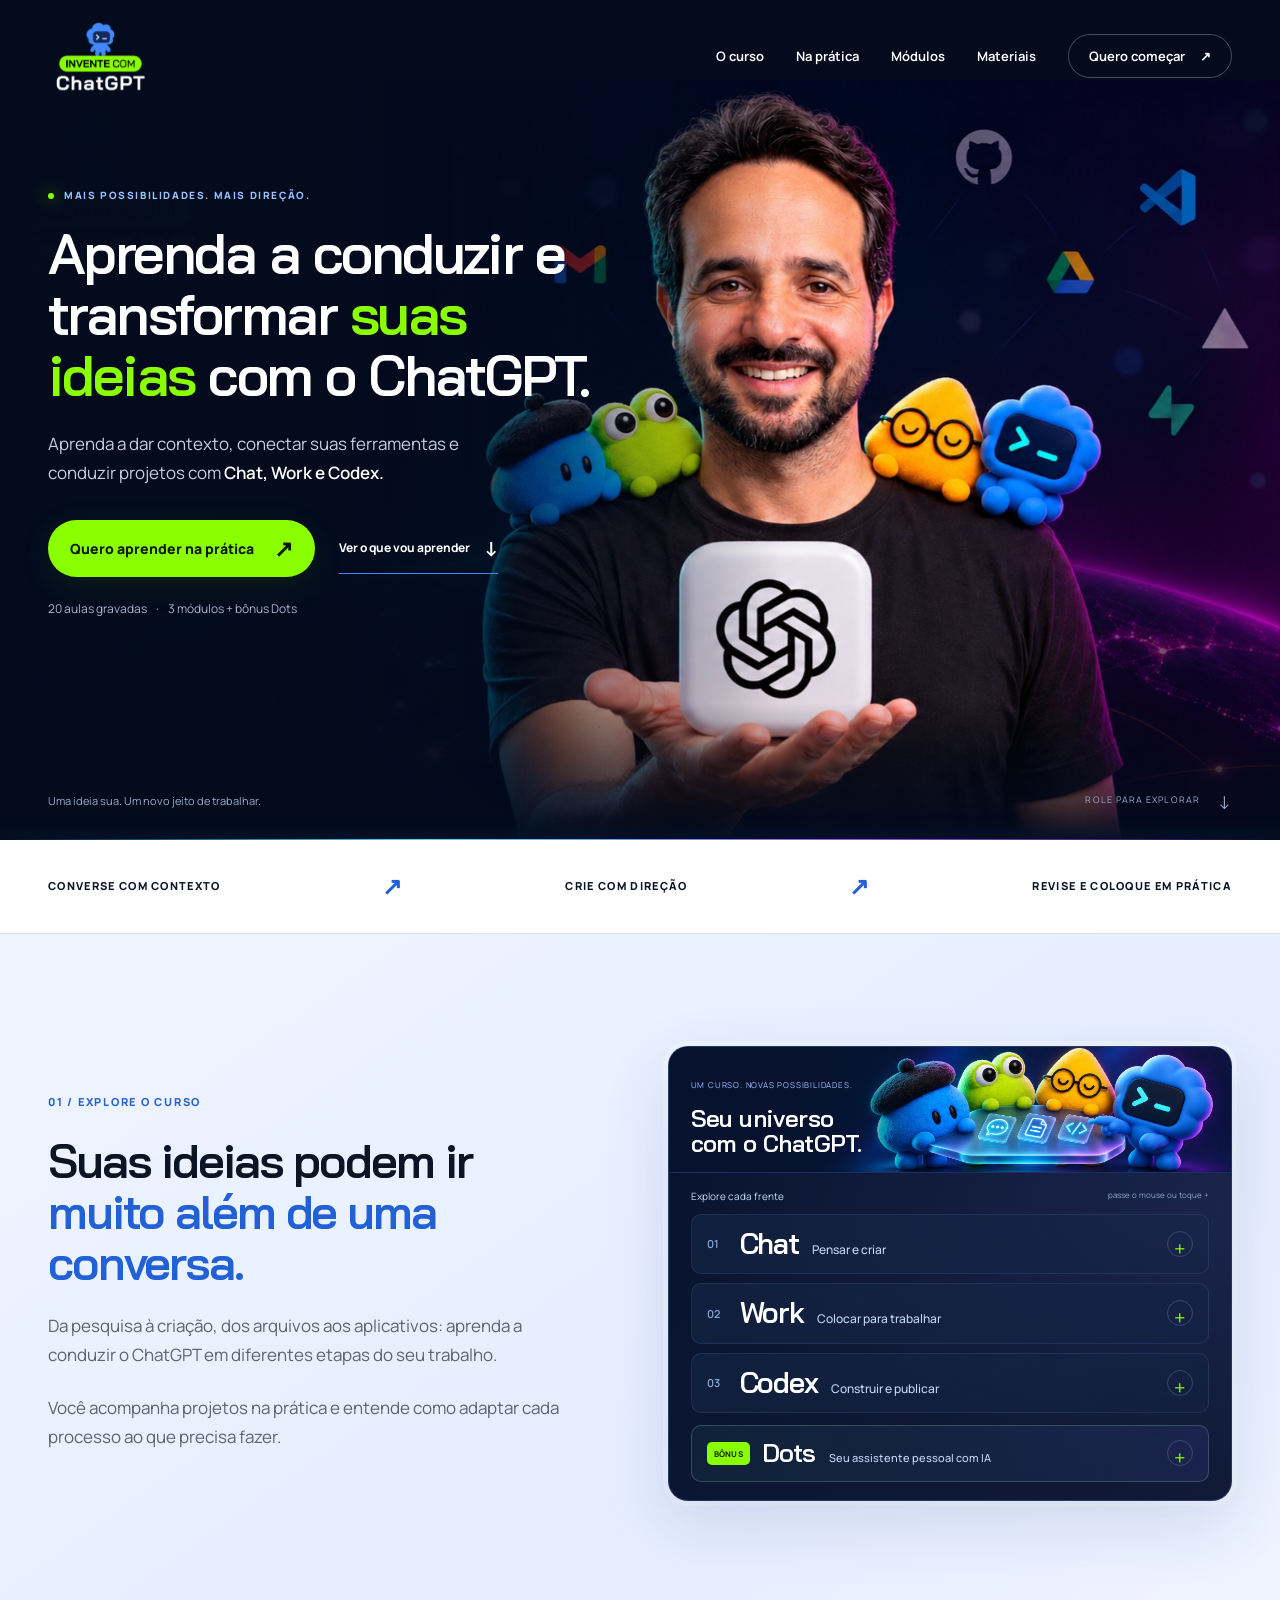
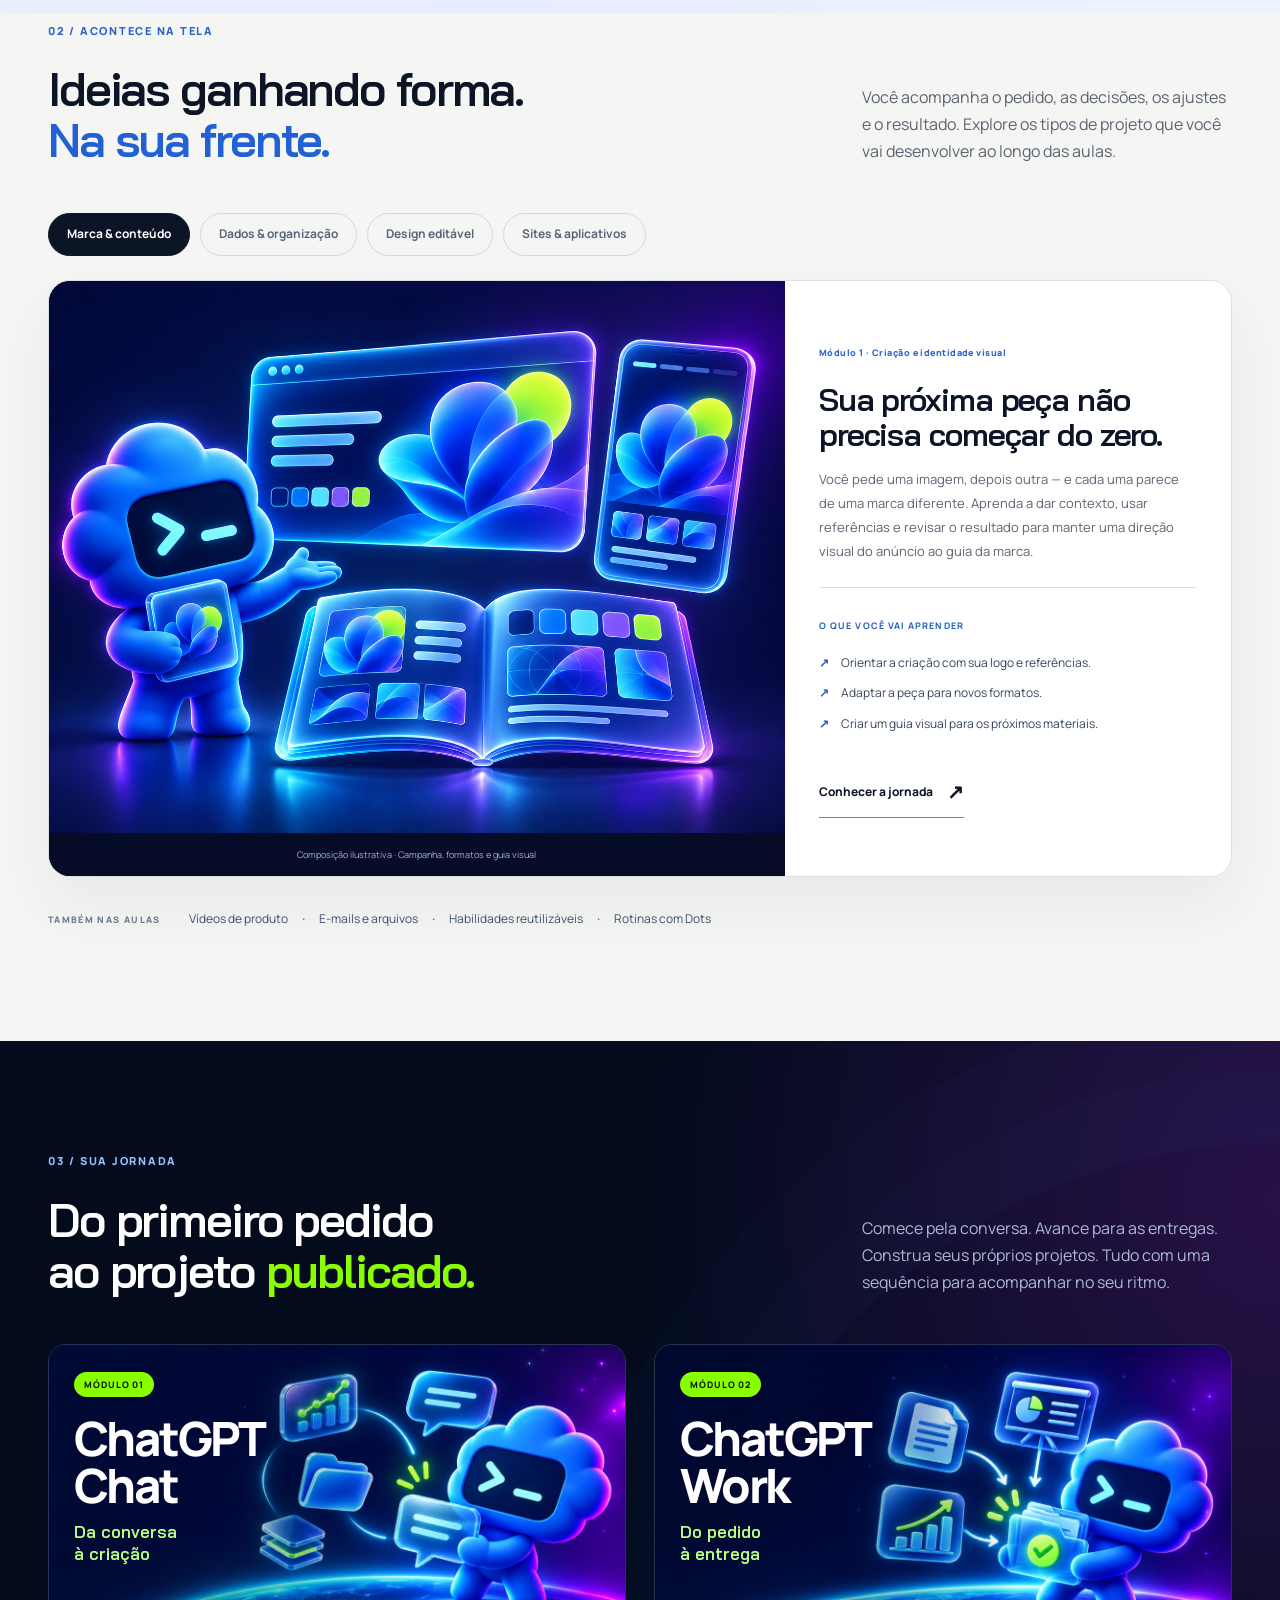
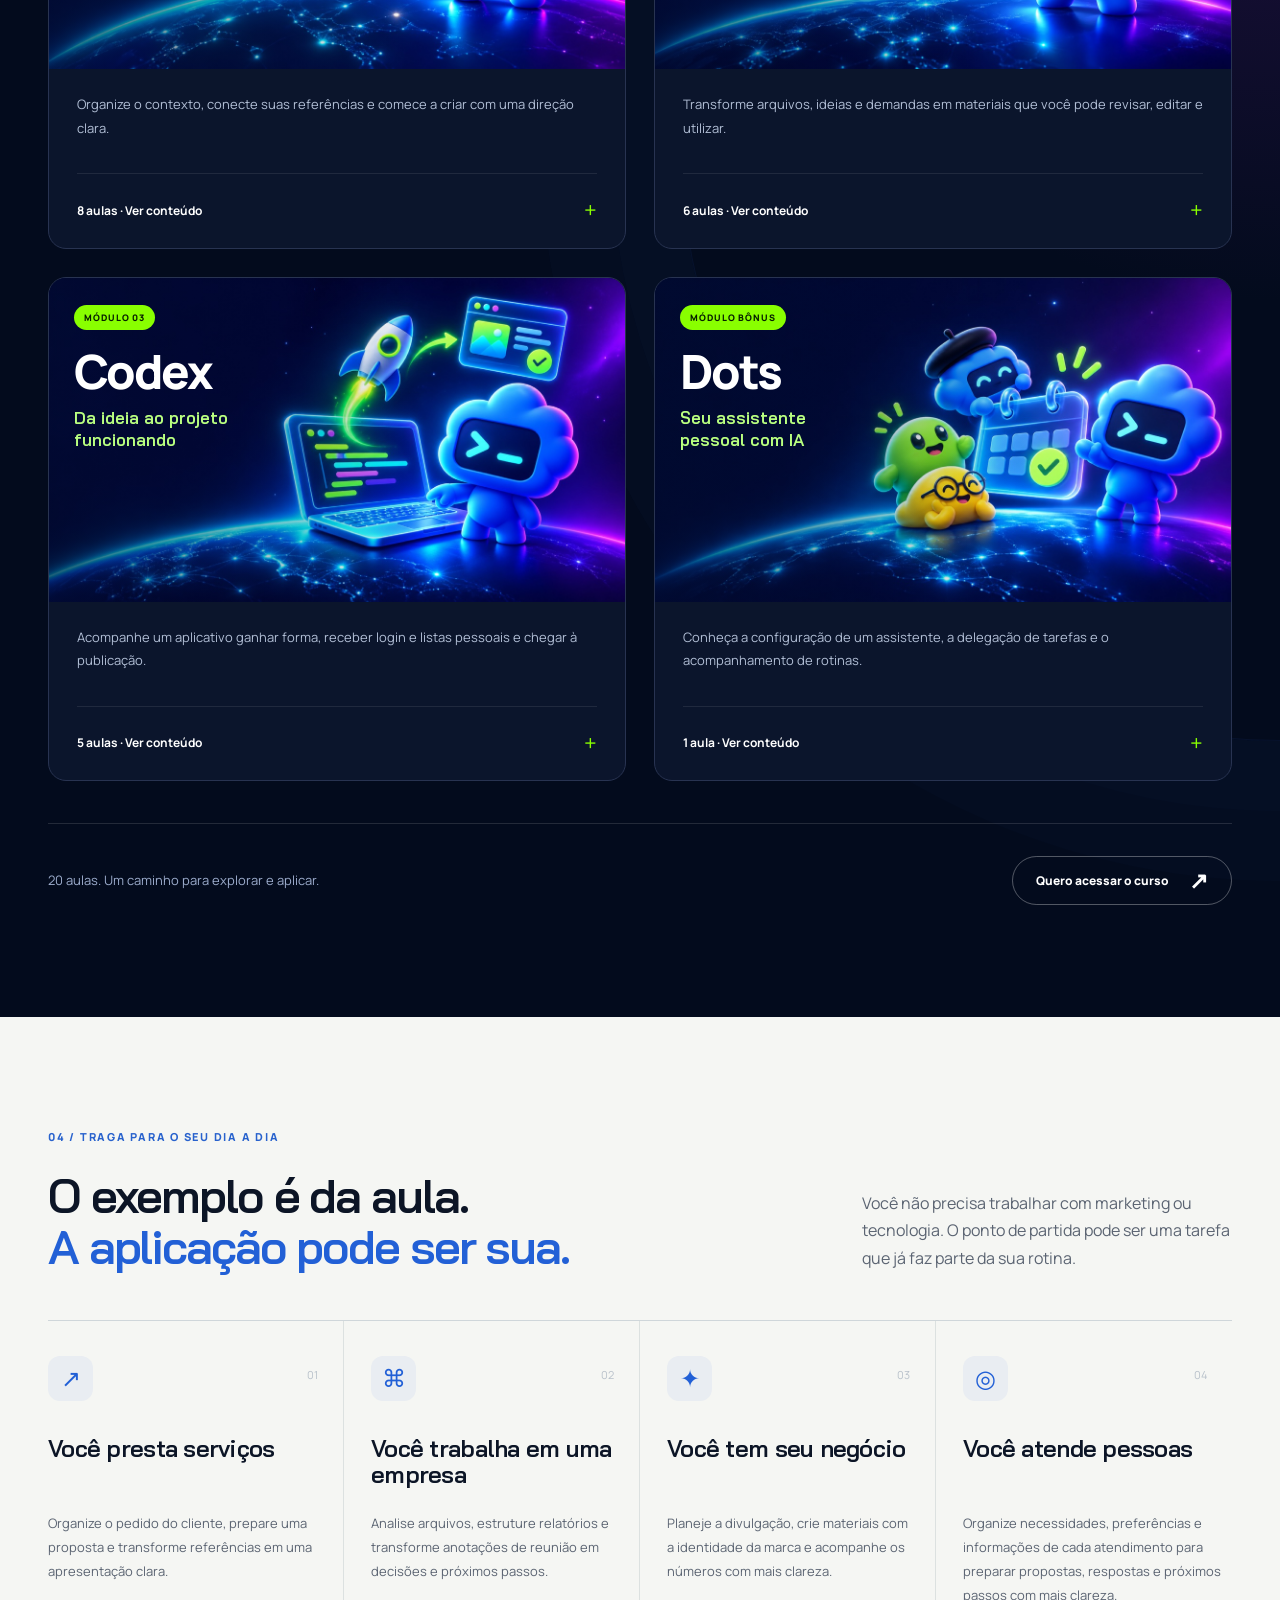
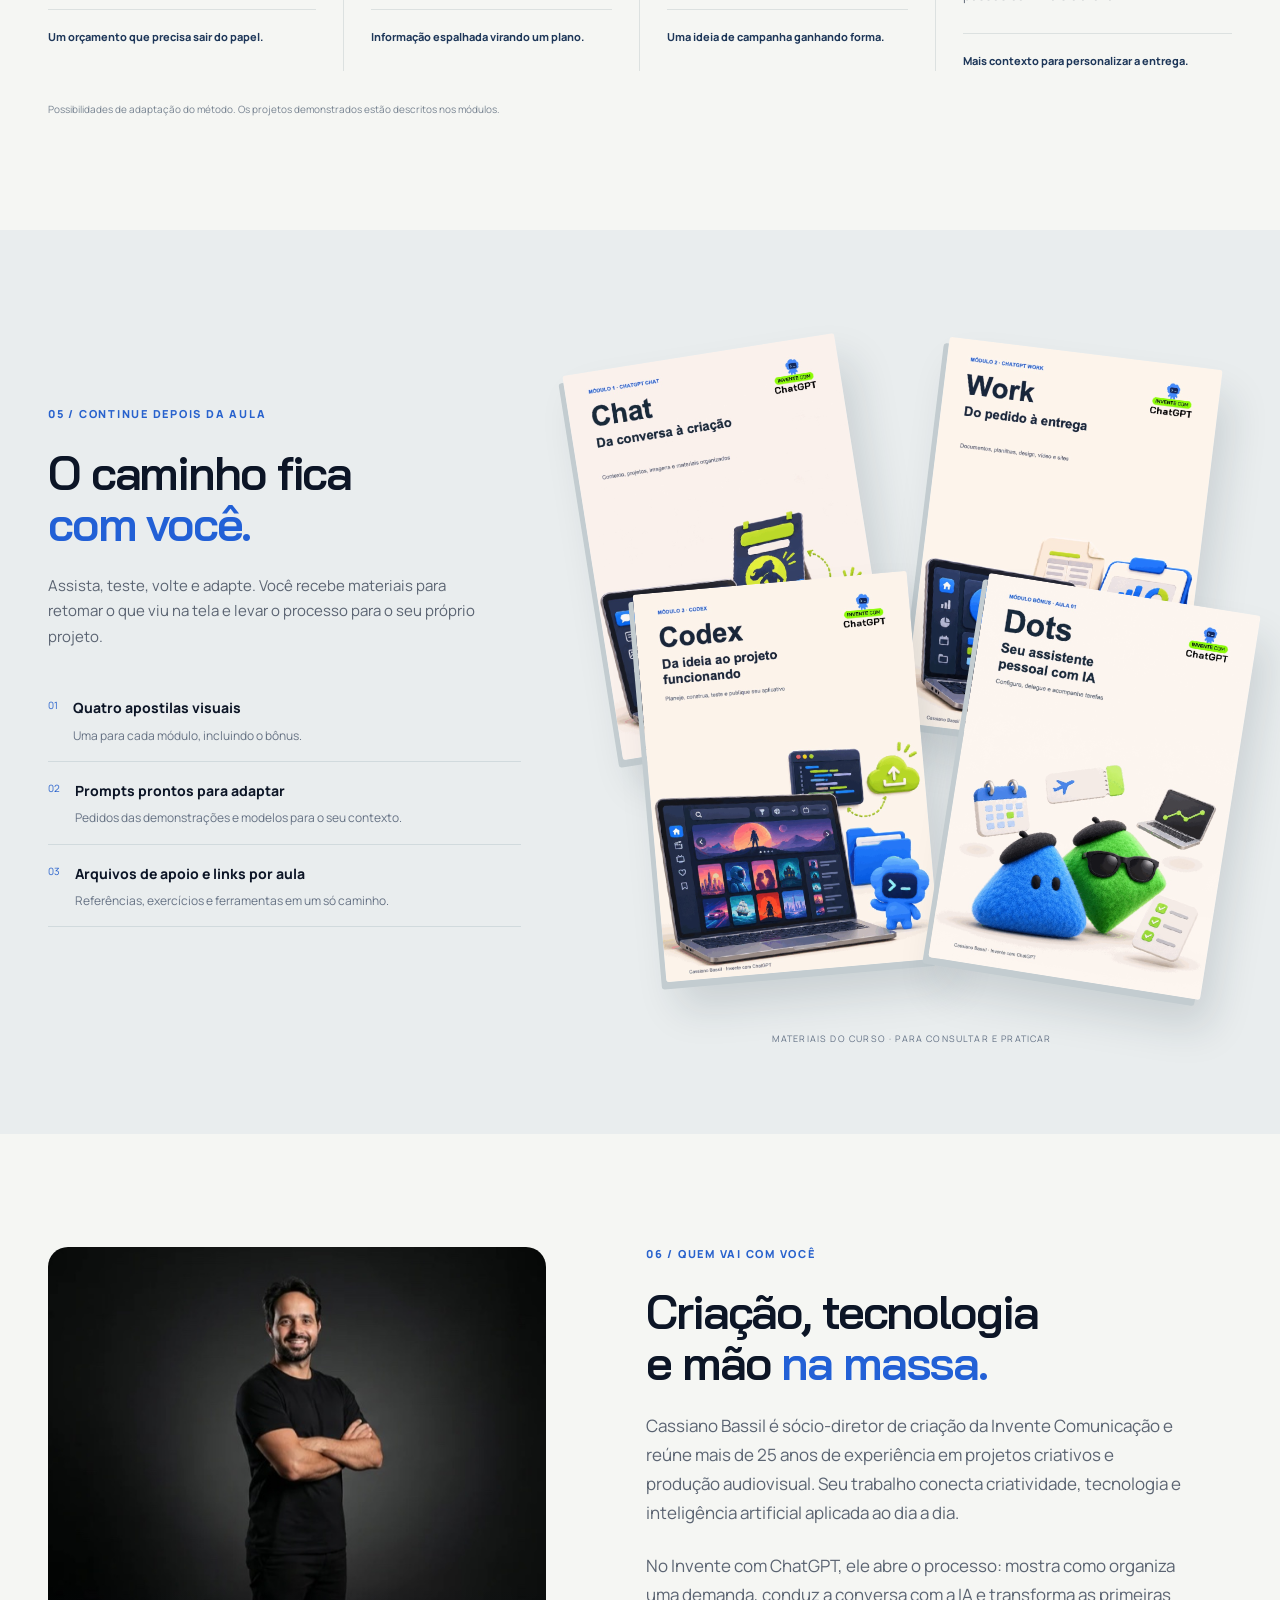
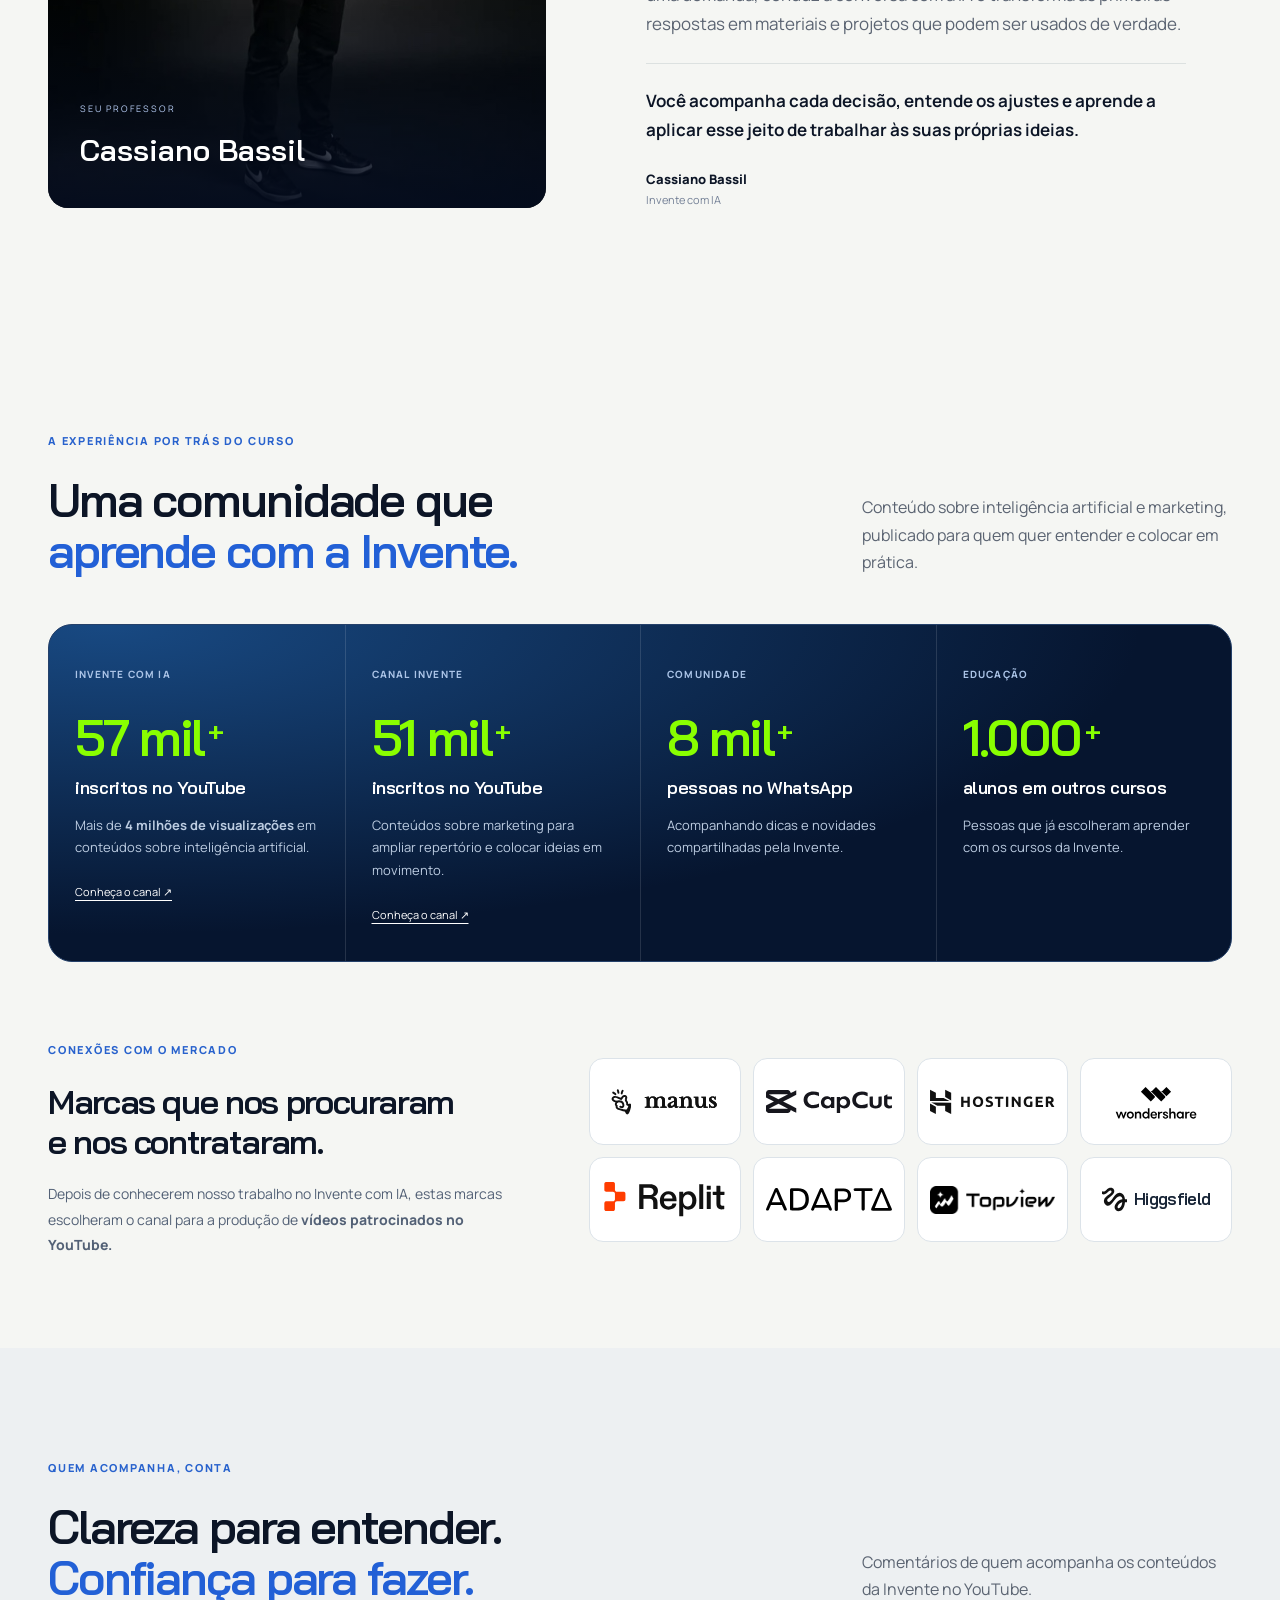
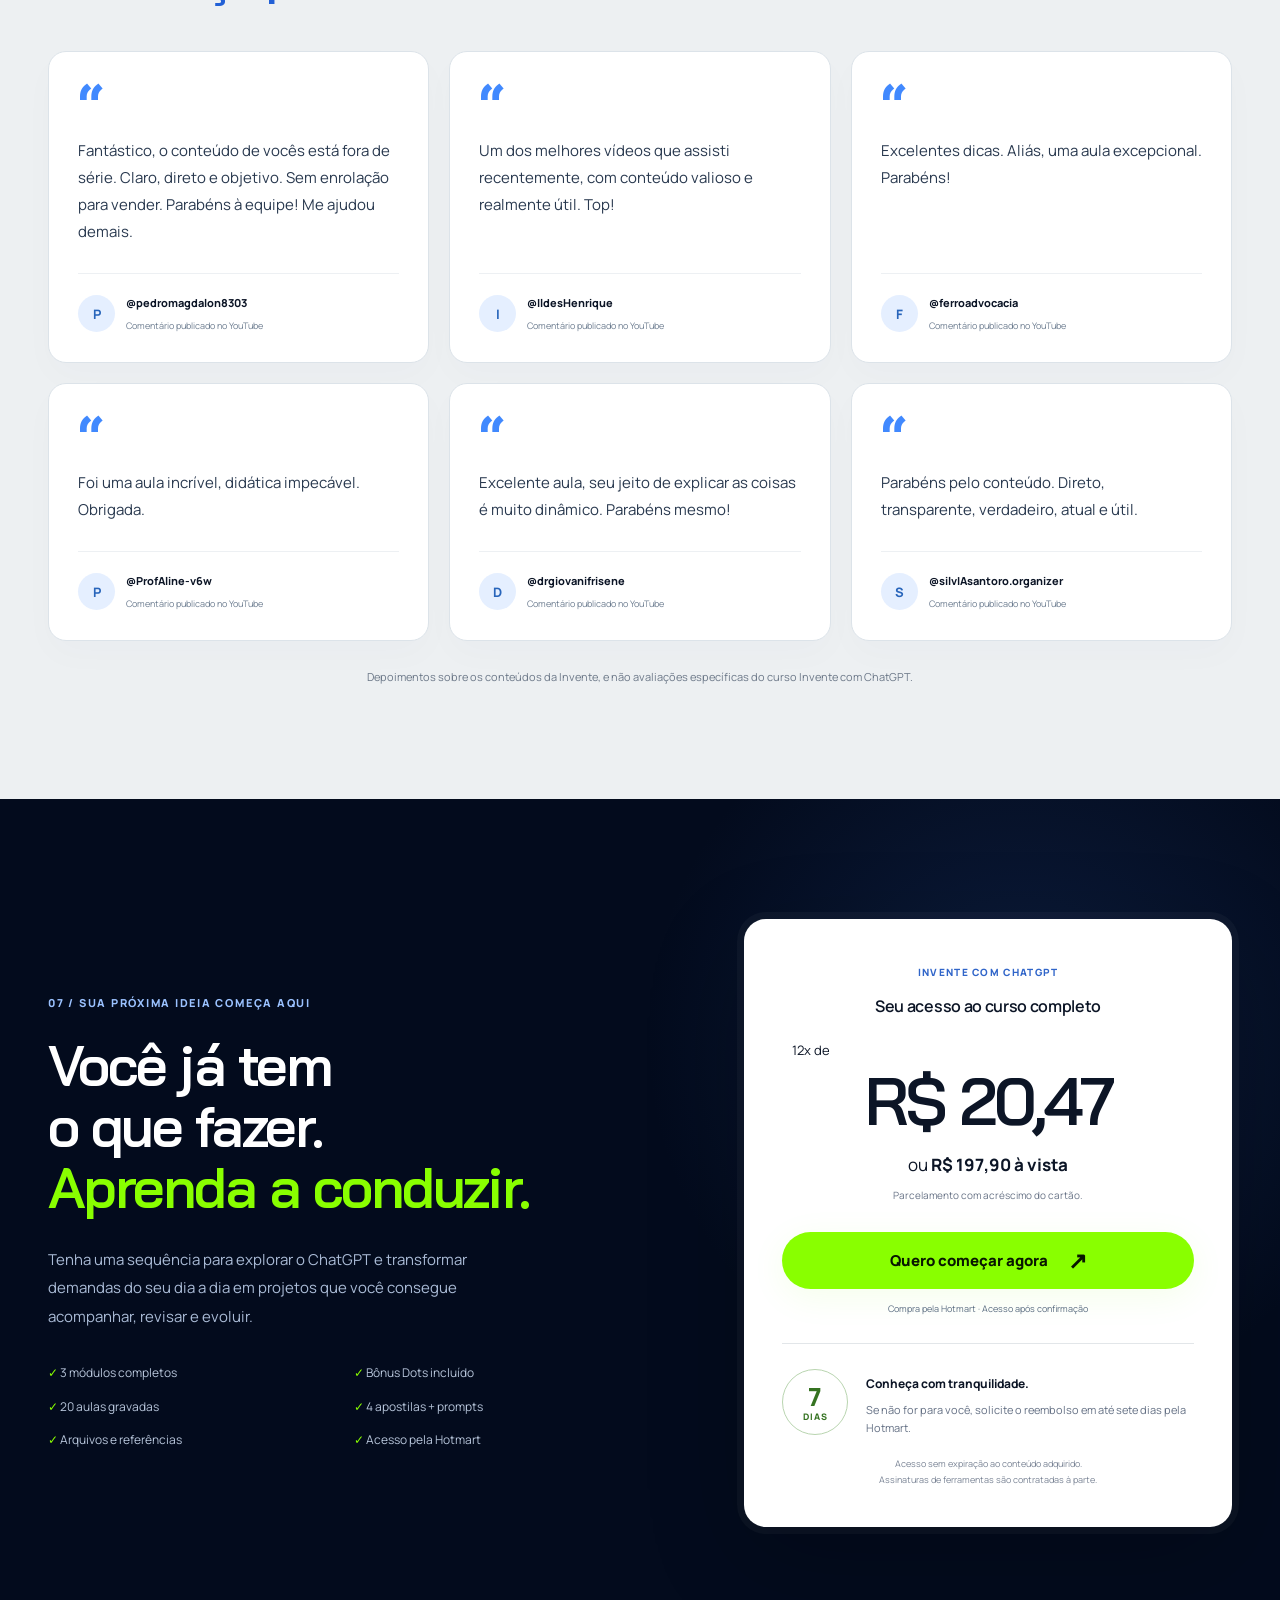
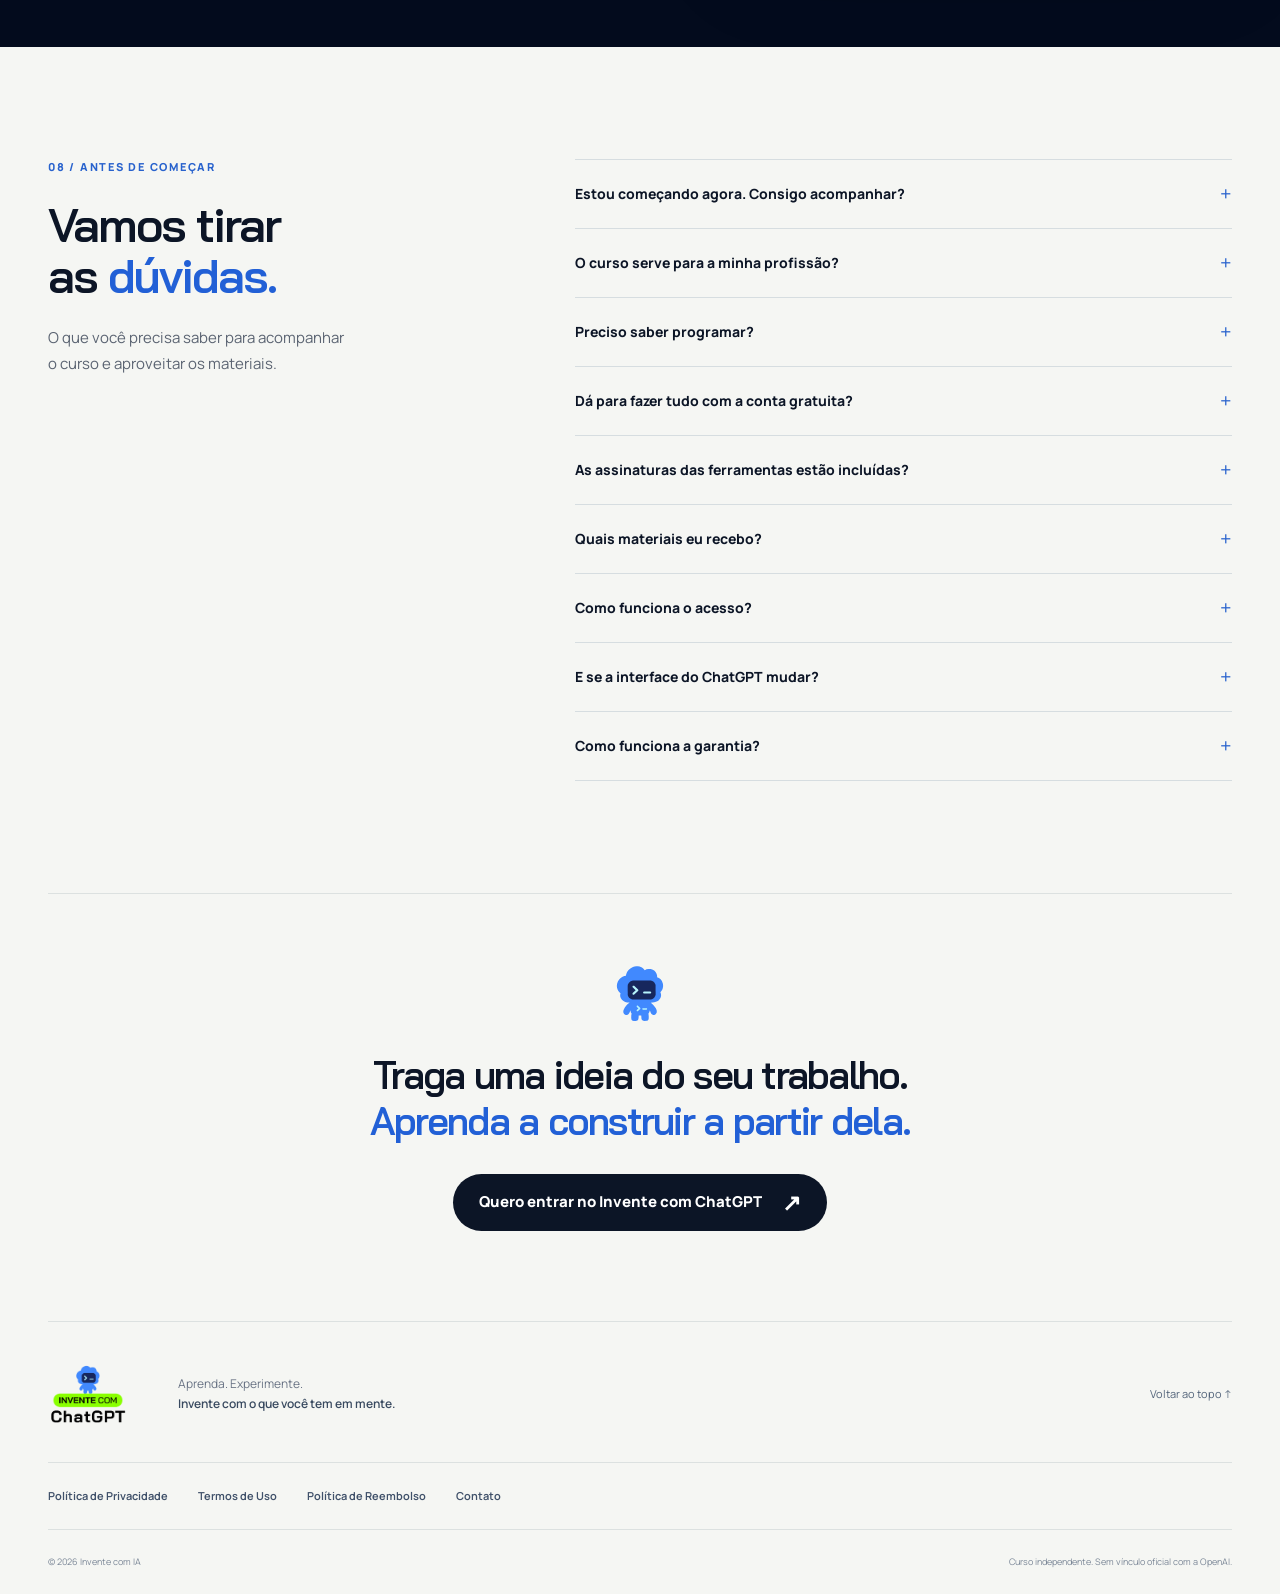
==== commit e7356c89: "Use partner logos and fix mobile materials section overflow" ====
--- a/index.html
+++ b/index.html
@@ -89,7 +89,7 @@
 <article><span class="metric-label">COMUNIDADE</span><strong>8 mil<span>+</span></strong><h3>pessoas no WhatsApp</h3><p>Acompanhando dicas e novidades compartilhadas pela Invente.</p></article>
 <article><span class="metric-label">EDUCAÇÃO</span><strong>1.000<span>+</span></strong><h3>alunos em outros cursos</h3><p>Pessoas que já escolheram aprender com os cursos da Invente.</p></article>
 </div>
-<div class="partners-block reveal"><div><p class="eyebrow">CONEXÕES COM O MERCADO</p><h3>Marcas que nos procuraram<br>e nos contrataram.</h3><p>Depois de conhecerem nosso trabalho no Invente com IA, estas marcas escolheram o canal para a produção de <strong>vídeos patrocinados no YouTube.</strong></p></div><div class="partner-grid" aria-label="Marcas que contrataram vídeos patrocinados"><div class="partner-name"><span>Manus AI</span></div><div class="partner-name"><span>CapCut</span></div><div class="partner-name"><span>Hostinger</span></div><div class="partner-name"><span>Wondershare</span></div><div class="partner-name"><span>Replit</span></div><div class="partner-name"><span>Adapta</span></div><div class="partner-name"><span>Topview</span></div><div class="partner-name"><span>Higgsfield</span></div></div></div>
+<div class="partners-block reveal" id="parceiros"><div><p class="eyebrow">CONEXÕES COM O MERCADO</p><h3>Marcas que nos procuraram<br>e nos contrataram.</h3><p>Depois de conhecerem nosso trabalho no Invente com IA, estas marcas escolheram o canal para a produção de <strong>vídeos patrocinados no YouTube.</strong></p></div><div class="partner-grid" aria-label="Marcas que contrataram vídeos patrocinados"><div class="partner-name"><img src="assets/partners/manus.svg" alt="Manus AI" loading="lazy"></div><div class="partner-name"><img src="assets/partners/capcut.svg" alt="CapCut" loading="lazy"></div><div class="partner-name"><img src="assets/partners/hostinger.svg" alt="Hostinger" loading="lazy"></div><div class="partner-name"><img src="assets/partners/wondershare.svg" alt="Wondershare" loading="lazy"></div><div class="partner-name"><img src="assets/partners/replit.svg" alt="Replit" loading="lazy"></div><div class="partner-name"><img src="assets/partners/adapta.svg" alt="Adapta" loading="lazy"></div><div class="partner-name"><img src="assets/partners/topview.webp" alt="Topview" loading="lazy"></div><div class="partner-name"><img class="partner-symbol" src="assets/partners/higgsfield-icon.svg" alt="" loading="lazy"><span>Higgsfield</span></div></div></div>
 </div></section>
 <section class="section community" id="depoimentos"><div class="wrap"><div class="section-heading reveal"><div><p class="eyebrow">QUEM ACOMPANHA, CONTA</p><h2>Clareza para entender.<br><em>Confiança para fazer.</em></h2></div><p>Comentários de quem acompanha os conteúdos da Invente no YouTube.</p></div><div class="community-grid"><figure class="community-card reveal"><div class="quote-mark" aria-hidden="true">“</div><blockquote>Fantástico, o conteúdo de vocês está fora de série. Claro, direto e objetivo. Sem enrolação para vender. Parabéns à equipe! Me ajudou demais.</blockquote><figcaption><span class="community-avatar" aria-hidden="true">P</span><div><strong>@pedromagdalon8303</strong><small>Comentário publicado no YouTube</small></div></figcaption></figure><figure class="community-card reveal"><div class="quote-mark" aria-hidden="true">“</div><blockquote>Um dos melhores vídeos que assisti recentemente, com conteúdo valioso e realmente útil. Top!</blockquote><figcaption><span class="community-avatar" aria-hidden="true">I</span><div><strong>@IldesHenrique</strong><small>Comentário publicado no YouTube</small></div></figcaption></figure><figure class="community-card reveal"><div class="quote-mark" aria-hidden="true">“</div><blockquote>Excelentes dicas. Aliás, uma aula excepcional. Parabéns!</blockquote><figcaption><span class="community-avatar" aria-hidden="true">F</span><div><strong>@ferroadvocacia</strong><small>Comentário publicado no YouTube</small></div></figcaption></figure><figure class="community-card reveal"><div class="quote-mark" aria-hidden="true">“</div><blockquote>Foi uma aula incrível, didática impecável. Obrigada.</blockquote><figcaption><span class="community-avatar" aria-hidden="true">P</span><div><strong>@ProfAline-v6w</strong><small>Comentário publicado no YouTube</small></div></figcaption></figure><figure class="community-card reveal"><div class="quote-mark" aria-hidden="true">“</div><blockquote>Excelente aula, seu jeito de explicar as coisas é muito dinâmico. Parabéns mesmo!</blockquote><figcaption><span class="community-avatar" aria-hidden="true">D</span><div><strong>@drgiovanifrisene</strong><small>Comentário publicado no YouTube</small></div></figcaption></figure><figure class="community-card reveal"><div class="quote-mark" aria-hidden="true">“</div><blockquote>Parabéns pelo conteúdo. Direto, transparente, verdadeiro, atual e útil.</blockquote><figcaption><span class="community-avatar" aria-hidden="true">S</span><div><strong>@silvIAsantoro.organizer</strong><small>Comentário publicado no YouTube</small></div></figcaption></figure></div><p class="community-note">Depoimentos sobre os conteúdos da Invente, e não avaliações específicas do curso Invente com ChatGPT.</p></div></section>
 <section class="section offer dark" id="inscricao"><div class="offer-halo" aria-hidden="true"></div><div class="wrap offer-grid">
--- a/styles.css
+++ b/styles.css
@@ -95,3 +95,19 @@
 @media(max-width:680px){.overview-banner strong{font-size:19px;max-width:135px}.overview-banner>div{padding:17px 14px}.overview-banner>img{object-position:70% center}}
 
 @media(max-width:680px){.overview-banner strong{font-size:17px;max-width:125px}}
+
+/* Keep intrinsic cover sizes from stretching the mobile text column. */
+@media(max-width:900px){
+ .resources-grid{grid-template-columns:minmax(0,1fr)}
+ .resources-grid>*{min-width:0}
+ .resource-copy,.resource-copy>p{width:100%;max-width:100%;overflow-wrap:break-word}
+ .books-stage{width:100%;max-width:560px;min-height:0;display:grid;grid-template-columns:repeat(2,minmax(0,1fr));gap:28px 24px;padding:15px 14px 0;margin:15px auto 0;perspective:none}
+ .books-stage .book{position:relative;inset:auto;width:100%;transform:rotate(-3deg);align-self:start;box-shadow:-3px 4px 0 #c3ccd0,7px 12px 20px #162b3a20}
+ .books-stage .book:nth-child(even){transform:rotate(3deg)}
+ .books-stage .book:hover{transform:translateY(-4px)}
+ .books-caption{position:static;grid-column:1/-1;line-height:1.7;padding:0 6px;font-size:8px}
+}
+
+.partner-name{gap:7px;padding:18px 12px;min-width:0}.partner-name img{width:100%;max-width:135px;height:36px;object-fit:contain}.partner-name img[src$="adapta.svg"]{filter:brightness(0)}.partner-name .partner-symbol{width:25px;height:25px;flex:0 0 25px}.partner-name:last-child span{font-size:17px;letter-spacing:-.04em}
+.partner-name img[src$="topview.webp"]{filter:brightness(0)}
+.partner-name img[src$="wondershare.svg"]{height:49px}
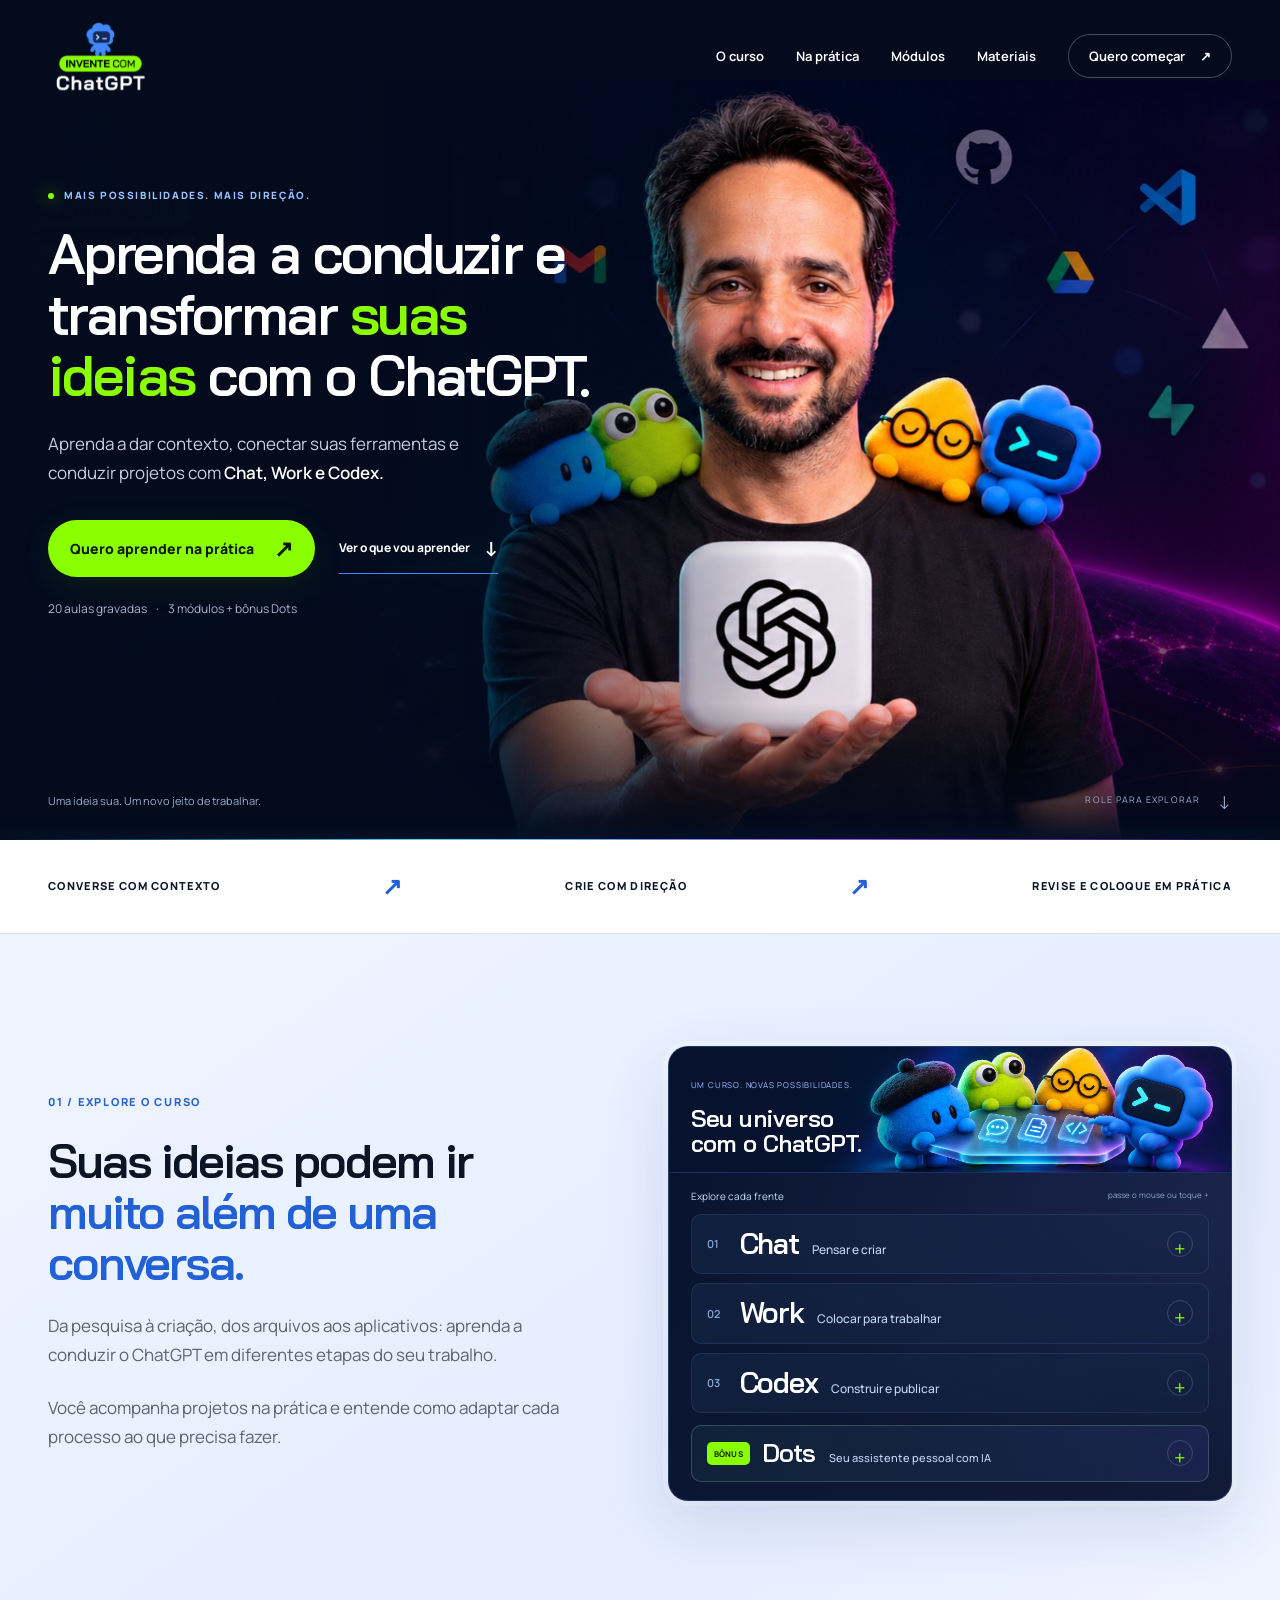
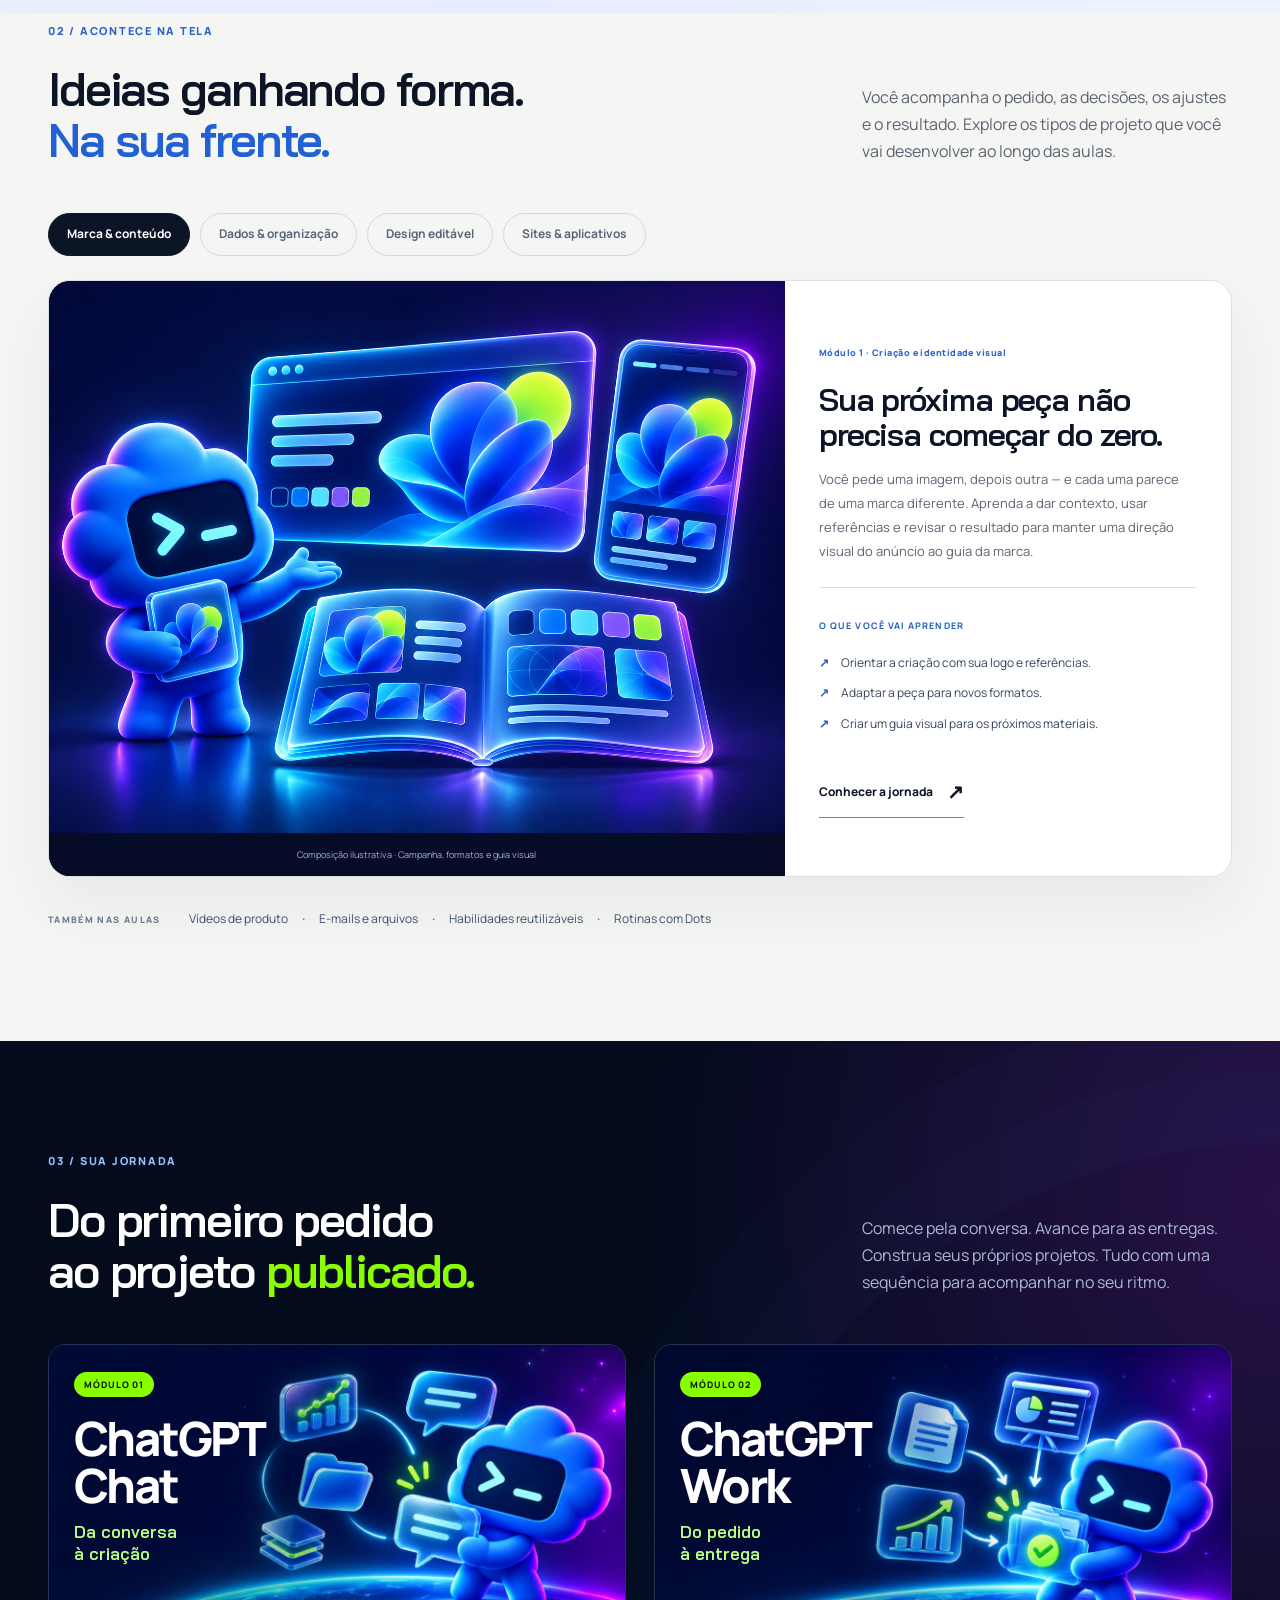
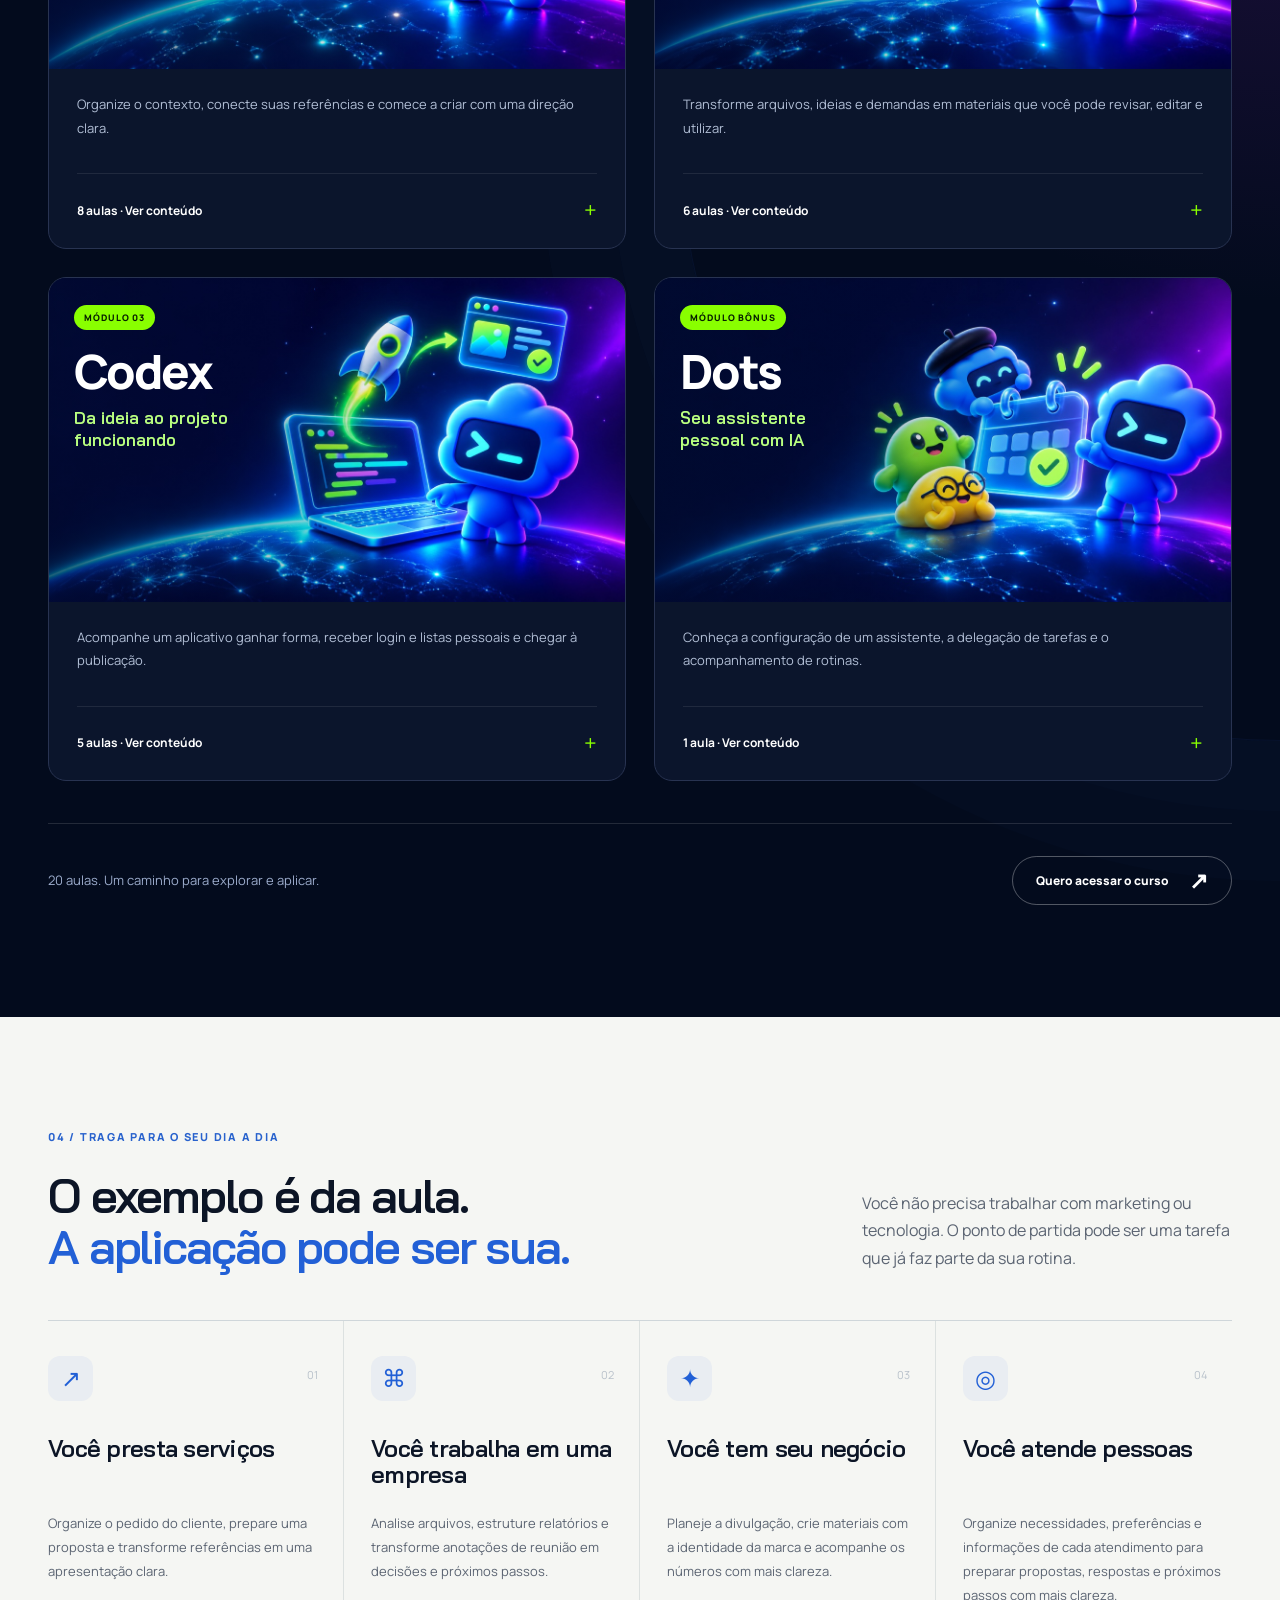
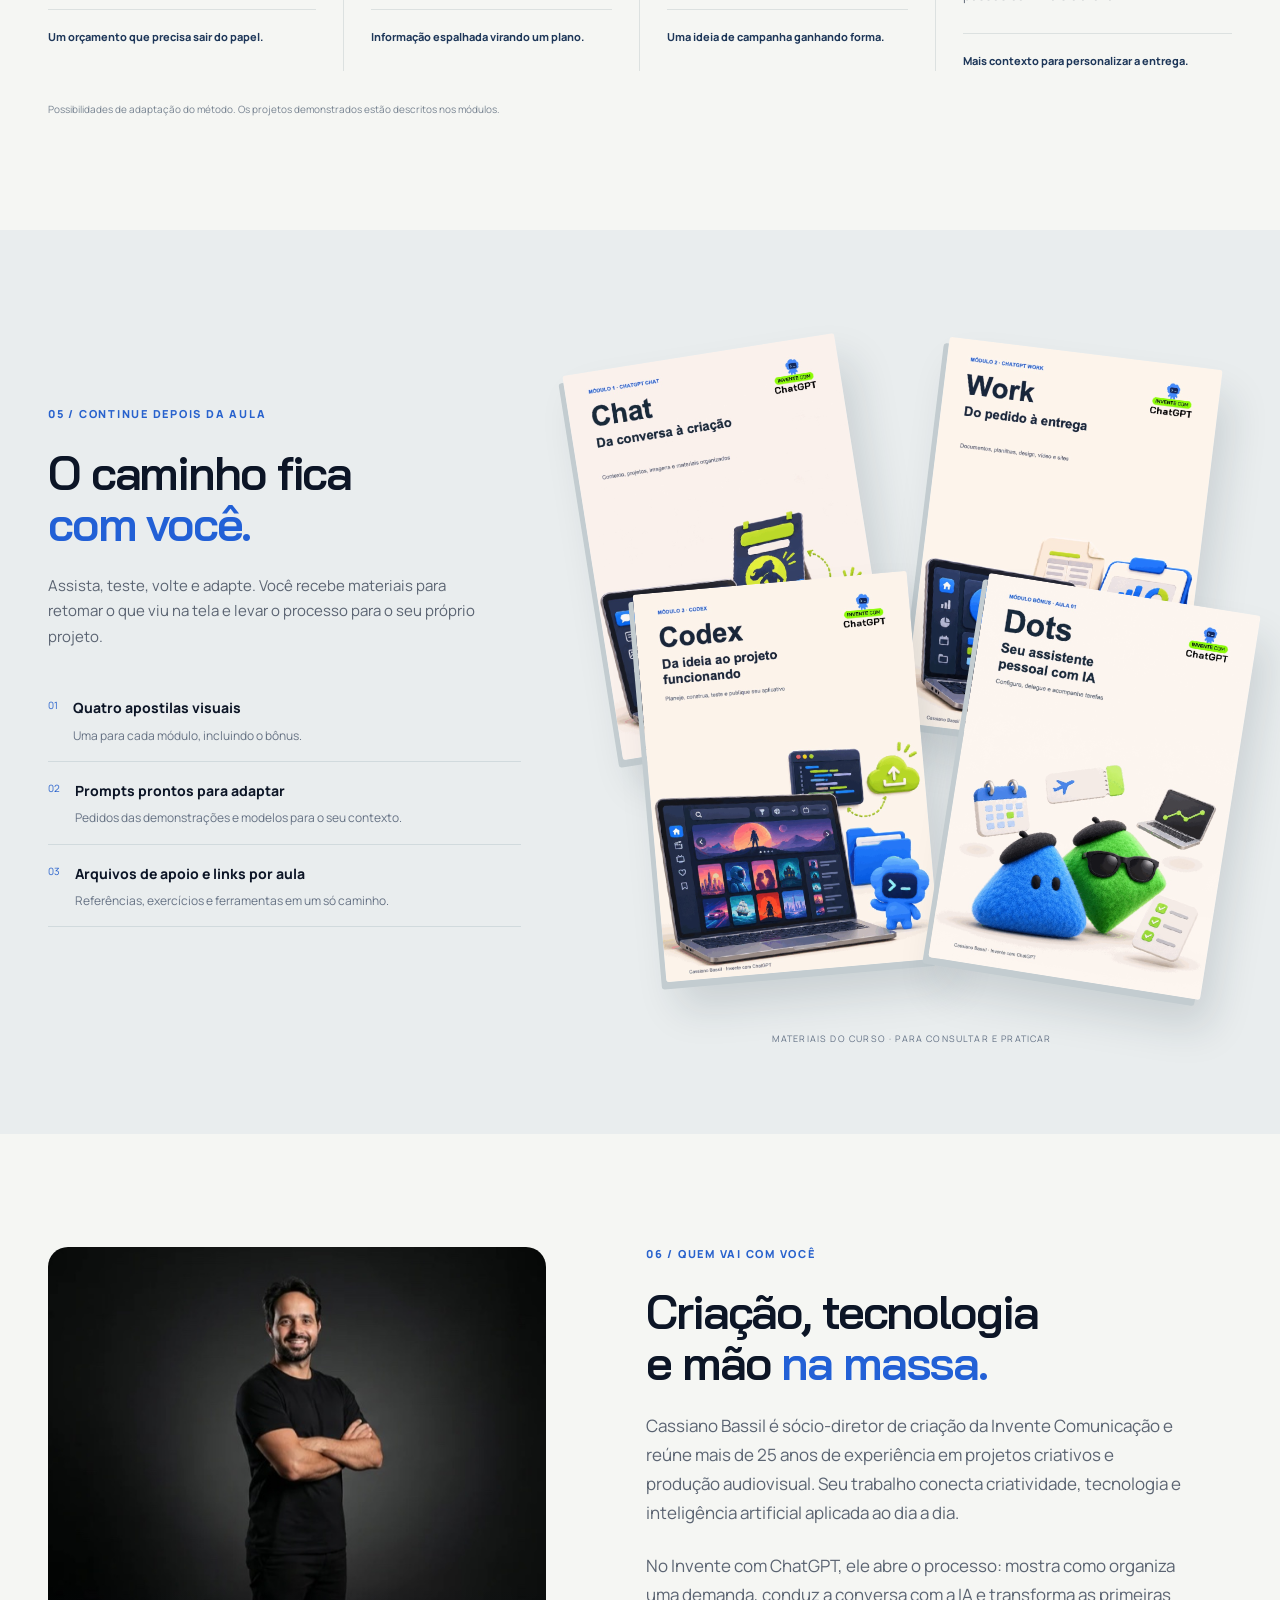
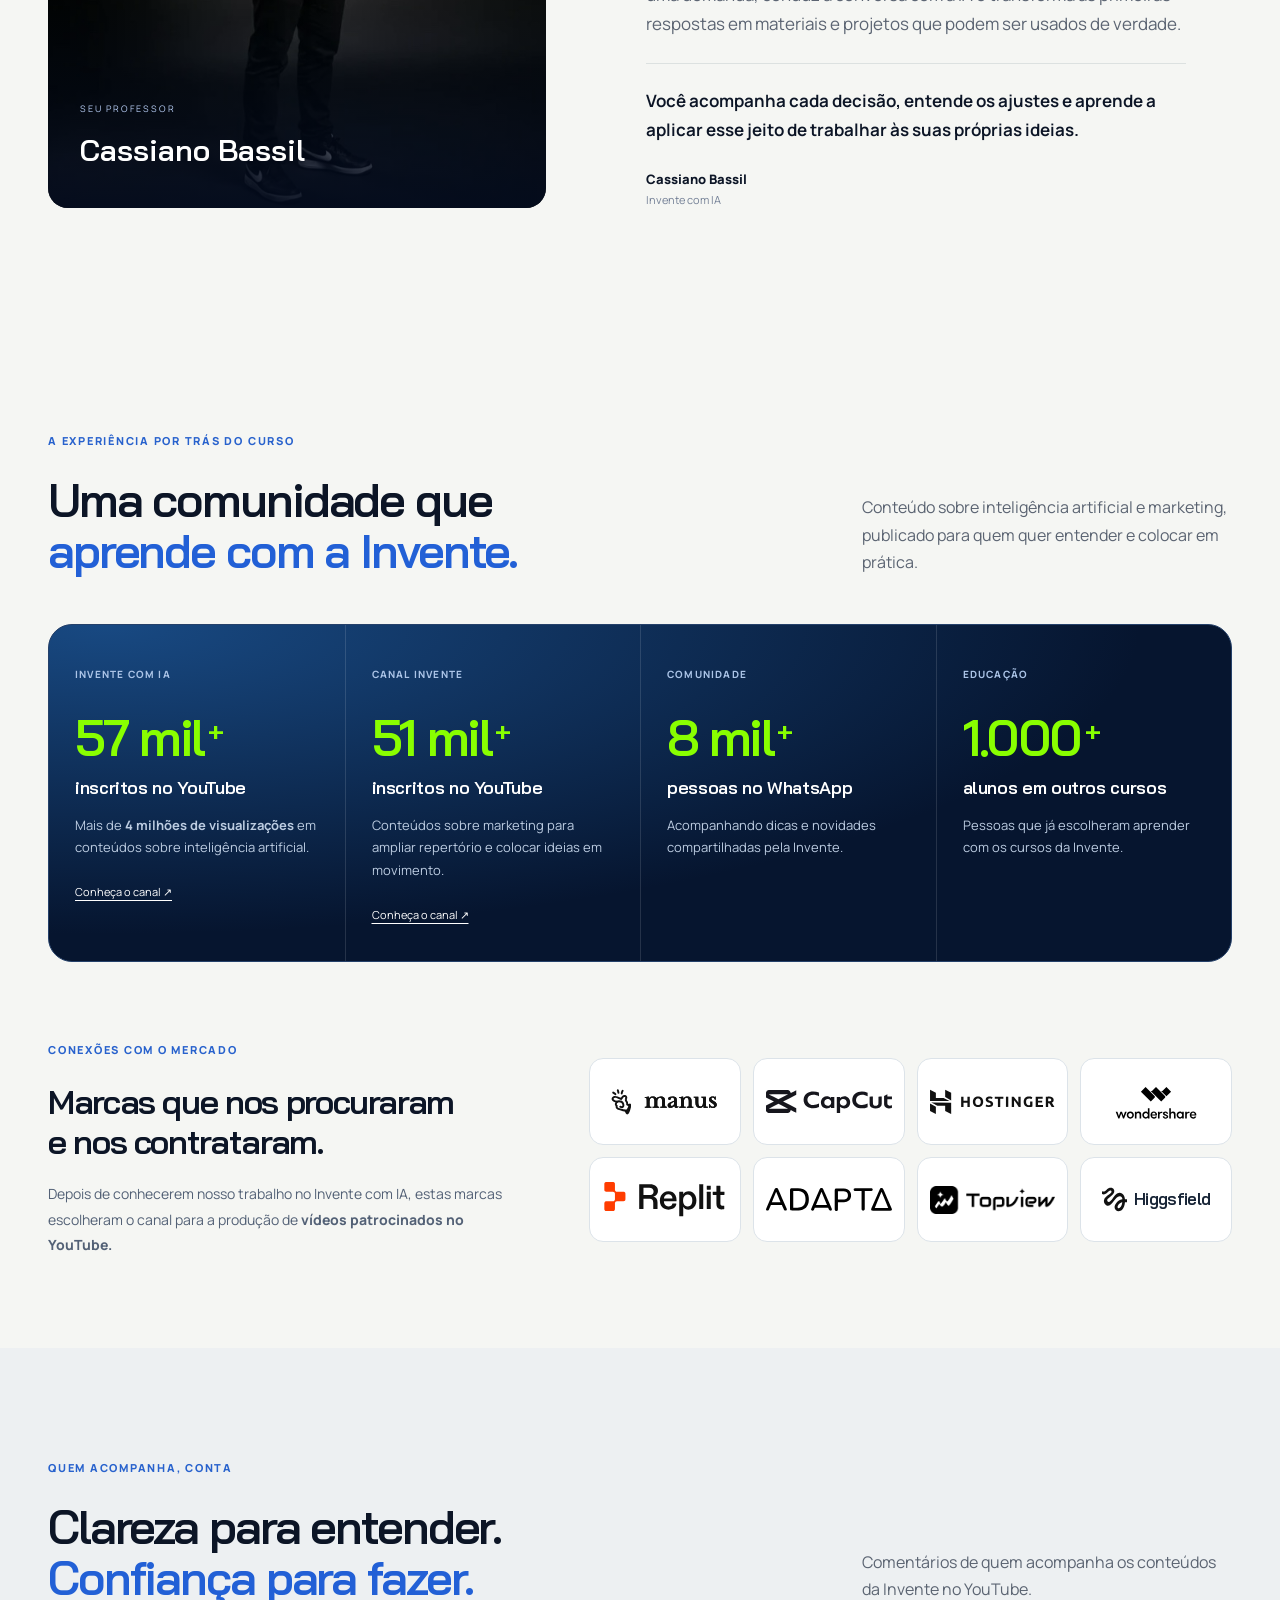
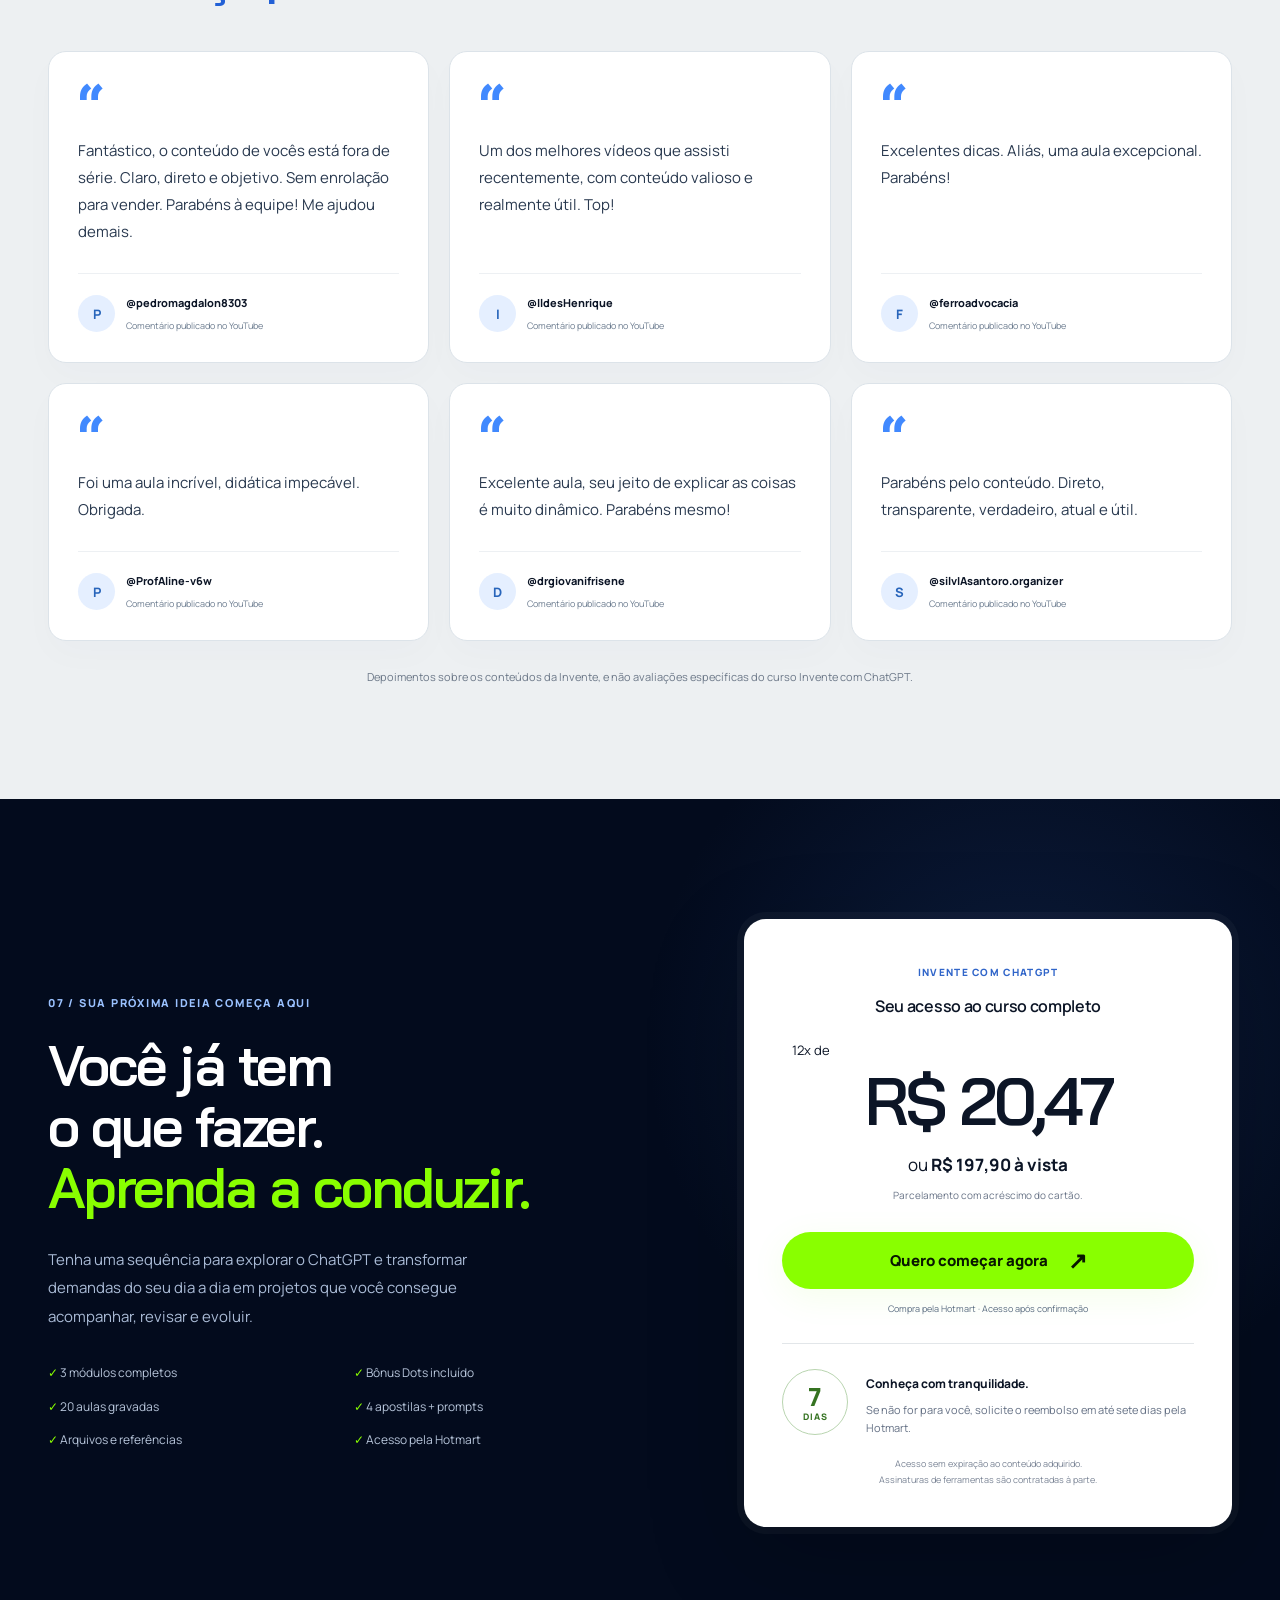
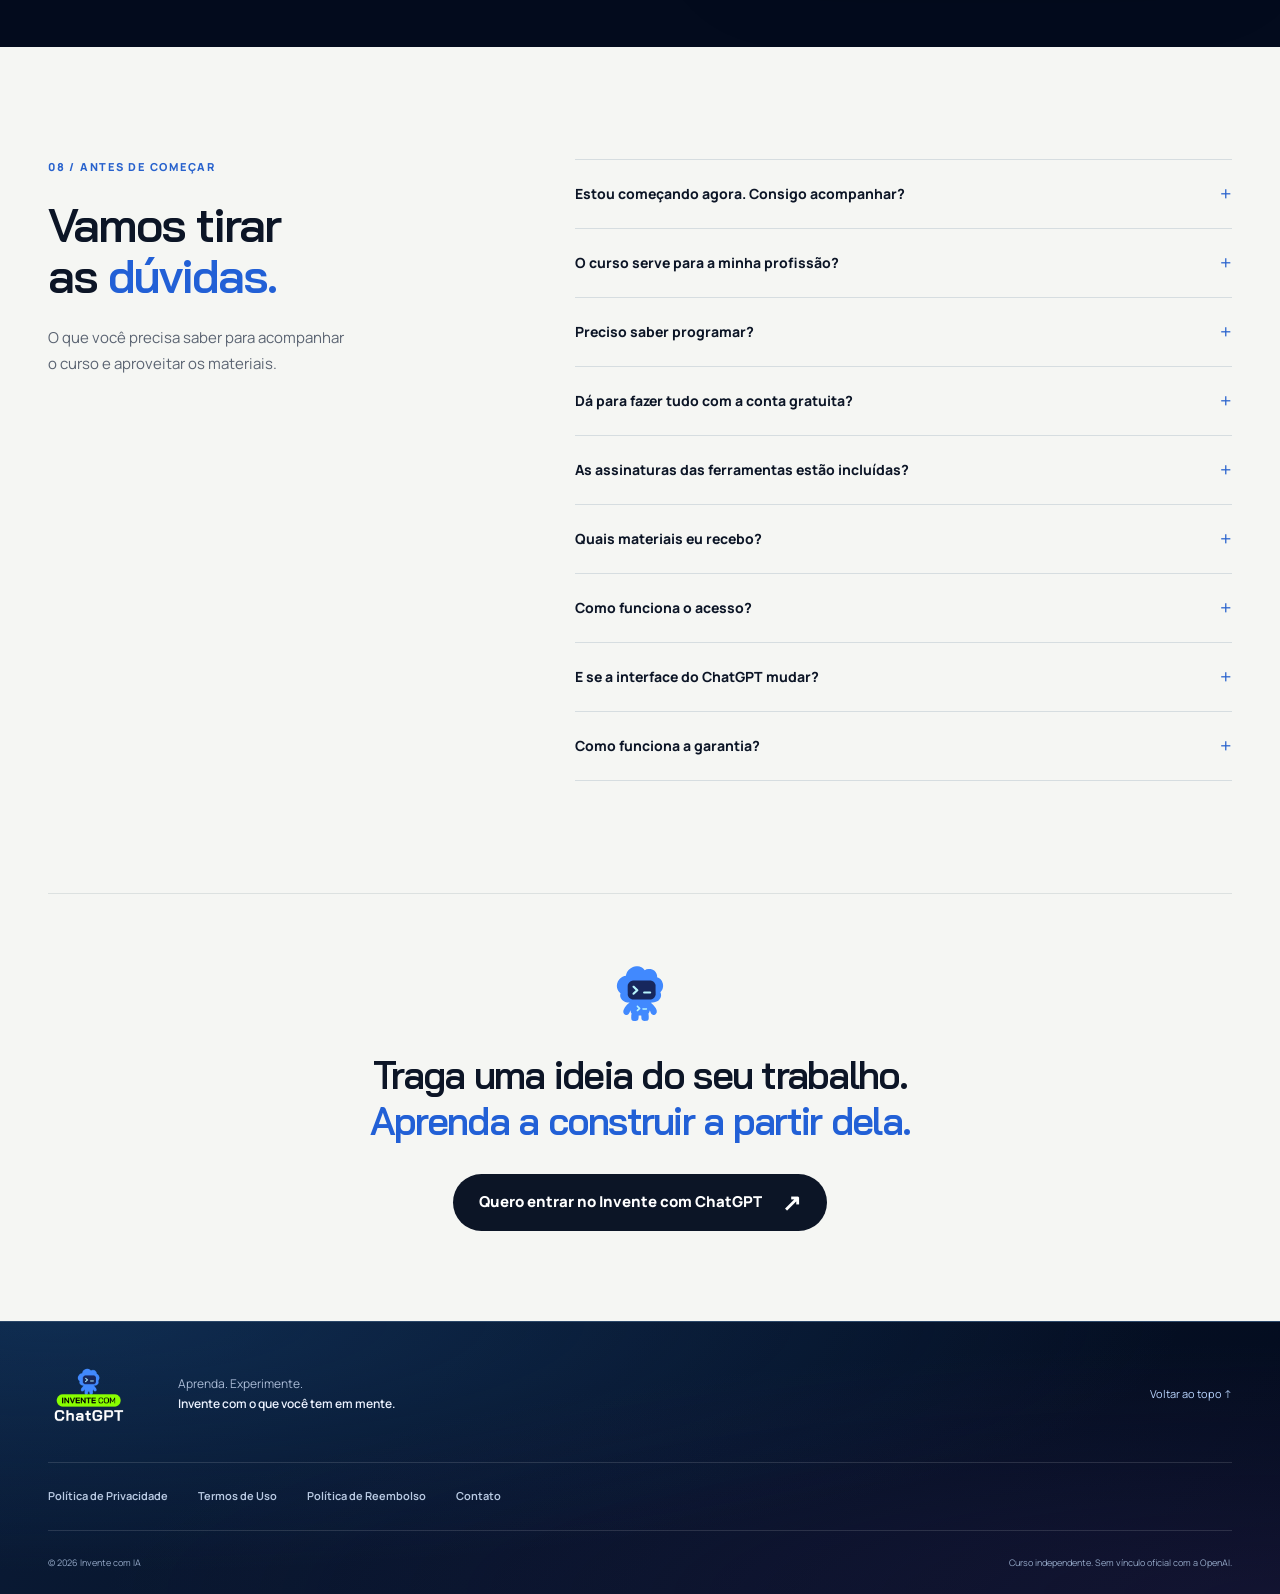
==== commit 48ed97df: "Finish landing page with dark blue gradient footer" ====
--- a/index.html
+++ b/index.html
@@ -99,7 +99,7 @@
 <section class="section faq light" id="duvidas"><div class="wrap faq-grid"><div class="reveal"><p class="eyebrow">08 / ANTES DE COMEÇAR</p><h2>Vamos tirar<br>as <em>dúvidas.</em></h2><p>O que você precisa saber para acompanhar o curso e aproveitar os materiais.</p></div><div class="faq-list"><details><summary>Estou começando agora. Consigo acompanhar?<span aria-hidden="true">+</span></summary><p>Sim. O curso começa pela configuração e pela forma de conversar com o ChatGPT. Depois, avança para arquivos, ferramentas conectadas e projetos com Codex. Você pode pausar as aulas e praticar no seu ritmo.</p></details><details><summary>O curso serve para a minha profissão?<span aria-hidden="true">+</span></summary><p>Os exemplos ensinam um processo que pode ser adaptado: dar contexto, definir a entrega, produzir, revisar e testar. Você pode aplicar isso a documentos, comunicação, organização, análise de dados e projetos do seu trabalho. As adaptações dependem da tarefa e das ferramentas disponíveis.</p></details><details><summary>Preciso saber programar?<span aria-hidden="true">+</span></summary><p>Você não precisa chegar sabendo programar. O módulo de Codex explica o ambiente e acompanha a construção passo a passo. Você aprende a orientar o trabalho, conferir o resultado e entender o papel das ferramentas utilizadas.</p></details><details><summary>Dá para fazer tudo com a conta gratuita?<span aria-hidden="true">+</span></summary><p>Não conte com a conta gratuita para reproduzir todas as demonstrações. O curso inclui recursos avançados e ferramentas conectadas cuja disponibilidade depende do plano, da conta e dos limites de uso. Consulte os planos atuais do ChatGPT antes de contratar. O bônus Dots também depende da disponibilidade do recurso na sua conta.</p></details><details><summary>As assinaturas das ferramentas estão incluídas?<span aria-hidden="true">+</span></summary><p>Não. O valor é do curso e dos materiais de apoio. ChatGPT, Canva, Higgsfield, hospedagem e outros serviços podem ter planos, créditos ou cobranças próprios. Você escolhe quais experiências quer reproduzir e verifica os custos de cada serviço.</p></details><details><summary>Quais materiais eu recebo?<span aria-hidden="true">+</span></summary><p>Aulas gravadas, quatro apostilas, prompts utilizados nas demonstrações, modelos para adaptar, arquivos de exercícios e links organizados por aula.</p></details><details><summary>Como funciona o acesso?<span aria-hidden="true">+</span></summary><p>O acesso é pela Hotmart, após a confirmação do pagamento, e não tem prazo de expiração para o conteúdo adquirido. Você pode assistir no seu ritmo. Para executar os projetos, recomendamos um computador.</p></details><details><summary>E se a interface do ChatGPT mudar?<span aria-hidden="true">+</span></summary><p>As telas e os nomes de recursos podem mudar. O curso ensina também a lógica de trabalho: fornecer contexto, pedir uma entrega, revisar, testar e dar continuidade. Essa base ajuda a se orientar mesmo quando a interface evolui.</p></details><details><summary>Como funciona a garantia?<span aria-hidden="true">+</span></summary><p>Você tem sete dias para conhecer o treinamento. Se perceber que não é para você, pode solicitar o reembolso pela Hotmart dentro desse prazo.</p></details></div></div></section>
 <section class="final-call light"><div class="wrap"><img src="assets/mascot.svg" width="68" height="68" alt="" loading="lazy"><h2>Traga uma ideia do seu trabalho.<br><em>Aprenda a construir a partir dela.</em></h2><a class="button button-dark" href="#inscricao">Quero entrar no Invente com ChatGPT <span aria-hidden="true">↗</span></a></div></section>
 </main>
-<footer><div class="wrap footer-top"><a href="#inicio" aria-label="Voltar ao início"><img src="assets/logo-black.png" width="100" height="82" alt="Invente com ChatGPT" loading="lazy"></a><p>Aprenda. Experimente.<br><strong>Invente com o que você tem em mente.</strong></p><a href="#inicio" class="back-top">Voltar ao topo ↑</a></div><nav class="wrap footer-links" aria-label="Informações institucionais"><a href="privacy.html" data-preserve-tracking>Política de Privacidade</a><a href="termos.html" data-preserve-tracking>Termos de Uso</a><a href="reembolso.html" data-preserve-tracking>Política de Reembolso</a><a href="contato.html" data-preserve-tracking>Contato</a></nav><div class="wrap footer-bottom"><span>© 2026 Invente com IA</span><span>Curso independente. Sem vínculo oficial com a OpenAI.</span></div></footer>
+<footer class="site-footer" id="rodape"><div class="wrap footer-top"><a href="#inicio" aria-label="Voltar ao início"><img src="assets/logo-white.png" width="100" height="82" alt="Invente com ChatGPT" loading="lazy"></a><p>Aprenda. Experimente.<br><strong>Invente com o que você tem em mente.</strong></p><a href="#inicio" class="back-top">Voltar ao topo ↑</a></div><nav class="wrap footer-links" aria-label="Informações institucionais"><a href="privacy.html" data-preserve-tracking>Política de Privacidade</a><a href="termos.html" data-preserve-tracking>Termos de Uso</a><a href="reembolso.html" data-preserve-tracking>Política de Reembolso</a><a href="contato.html" data-preserve-tracking>Contato</a></nav><div class="wrap footer-bottom"><span>© 2026 Invente com IA</span><span>Curso independente. Sem vínculo oficial com a OpenAI.</span></div></footer>
 <div class="mobile-purchase" aria-label="Inscrição no curso"><div><small>Curso completo + bônus</small><strong>R$ 197,90 <span>à vista</span></strong></div><a href="#inscricao" class="button button-lime">Ver oferta <span aria-hidden="true">↗</span></a></div>
 <dialog id="image-modal" aria-labelledby="modal-caption"><div class="modal-header"><p id="modal-caption"></p><button type="button" class="close-modal" aria-label="Fechar imagem">×</button></div><img id="modal-image" src="assets/book-chat.jpg" alt=""></dialog>
 <script id="page-data" type="application/json">{"projects": [{"id": "marca", "label": "Marca & conteúdo", "title": "Sua próxima peça não precisa começar do zero.", "description": "Você pede uma imagem, depois outra — e cada uma parece de uma marca diferente. Aprenda a dar contexto, usar referências e revisar o resultado para manter uma direção visual do anúncio ao guia da marca.", "meta": "Módulo 1 · Criação e identidade visual", "caption": "Composição ilustrativa · Campanha, formatos e guia visual", "learn": ["Orientar a criação com sua logo e referências.", "Adaptar a peça para novos formatos.", "Criar um guia visual para os próximos materiais."]}, {"id": "dados", "label": "Dados & organização", "title": "Entenda os gastos. Enxergue o próximo passo.", "description": "Você tem os números, mas precisa juntar arquivos e descobrir o que eles dizem. Aprenda a analisar três meses de despesas, comparar categorias e transformar a planilha em gráficos e um resumo que ajude a decidir.", "meta": "Módulo 2 · Análise de dados", "caption": "Representação visual do projeto · Valores ilustrativos", "learn": ["Organizar e comparar os dados dos arquivos.", "Conferir a análise e visualizar os gastos.", "Transformar os achados em próximos passos."]}, {"id": "design", "label": "Design editável", "title": "Uma peça bonita que você consegue alterar.", "description": "O cliente pede uma mudança e você precisa refazer tudo? Veja como levar uma proposta comercial e um carrossel para o Canva com elementos editáveis, para ajustar texto, cores e composição depois da primeira versão.", "meta": "Módulo 2 · Canva conectado", "caption": "Representação visual de proposta e carrossel editáveis", "learn": ["Partir de um briefing e de referências visuais.", "Criar uma proposta e um carrossel com direção.", "Continuar editando os materiais no Canva."]}, {"id": "app", "label": "Sites & aplicativos", "title": "Tire a ideia da cabeça. Coloque um projeto no ar.", "description": "Você imagina um aplicativo, mas trava sem saber por onde começar. Acompanhe o projeto de filmes e séries desde o planejamento: organize o que ele precisa fazer, peça ajustes, teste as telas e veja como publicar.", "meta": "Módulo 3 · Projeto com Codex", "caption": "Aplicativo ilustrativo · Capas e títulos fictícios", "learn": ["Construir e revisar as telas com o Codex.", "Adicionar login e listas pessoais.", "Testar o funcionamento e publicar o projeto."]}], "checkoutUrl": "https://pay.hotmart.com/T108415380O"}</script>
--- a/styles.css
+++ b/styles.css
@@ -111,3 +111,28 @@
 .partner-name{gap:7px;padding:18px 12px;min-width:0}.partner-name img{width:100%;max-width:135px;height:36px;object-fit:contain}.partner-name img[src$="adapta.svg"]{filter:brightness(0)}.partner-name .partner-symbol{width:25px;height:25px;flex:0 0 25px}.partner-name:last-child span{font-size:17px;letter-spacing:-.04em}
 .partner-name img[src$="topview.webp"]{filter:brightness(0)}
 .partner-name img[src$="wondershare.svg"]{height:49px}
+
+/* Mobile opening: headline, portrait, then supporting copy and actions. */
+@media(max-width:680px){
+ .hero{padding-top:102px}
+ .hero-inner,.hero-copy{display:contents}
+ .hero .hero-eyebrow{order:0;width:calc(100% - 40px);margin:0 20px 15px}
+ .hero h1{order:1;width:calc(100% - 40px);margin:0 20px;max-width:none}
+ .hero-art{order:2;height:clamp(320px,103vw,440px);margin:18px 0 0;width:100%;flex:none}
+ .hero-art>img{width:100%;max-width:100%;height:100%;left:0;object-fit:cover;object-position:75% center}
+ .hero-shade{background:linear-gradient(180deg,#030b1d 0%,transparent 8%,transparent 86%,#030b1d 100%)}
+ .hero .hero-description{order:3;width:calc(100% - 40px);max-width:none;margin:16px 20px 0}
+ .hero .hero-actions{order:4;width:calc(100% - 40px);margin:23px 20px 0}
+ .hero .hero-meta{order:5;width:calc(100% - 40px);margin:18px 20px 0}
+ .hero .hero-bottom{order:6;padding-top:24px}
+}
+
+/* Dark brand finish, scoped to the landing page footer. */
+.site-footer{background:radial-gradient(ellipse at 5% 0%,#17477966,transparent 65%),radial-gradient(ellipse at 100% 100%,#29204e66,transparent 65%),linear-gradient(125deg,#0a1b36,#030b1d);color:#c4d3eb;border-top:1px solid #2b4769}
+.site-footer .footer-top{border-top:0}
+.site-footer .footer-top p{color:#a9bad5}
+.site-footer .footer-top strong{color:#ecf2ff}
+.site-footer .back-top{color:#b9d5ff}
+.site-footer .footer-links,.site-footer .footer-bottom{border-color:#ffffff20;color:#b9cae3}
+.site-footer .footer-links a:hover,.site-footer .back-top:hover{color:#89ff00}
+.site-footer .footer-bottom{color:#95a9c8}
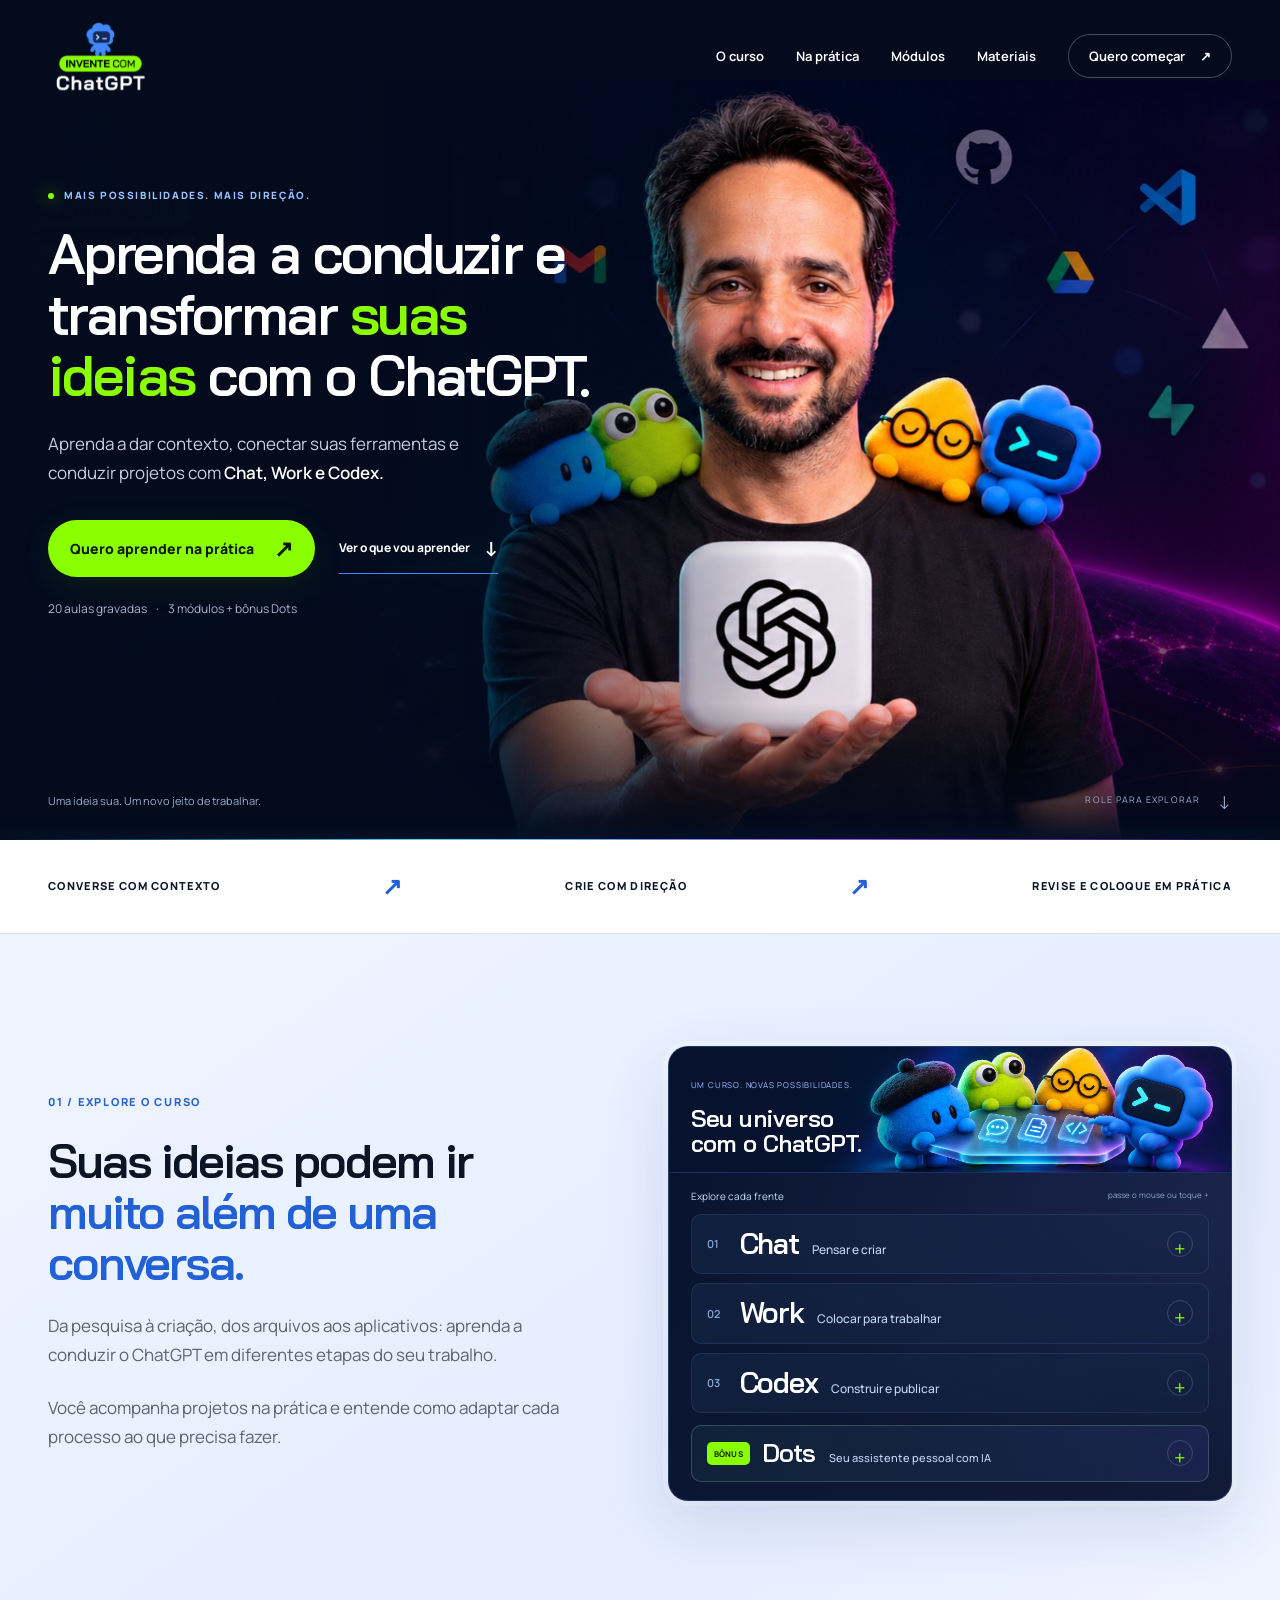
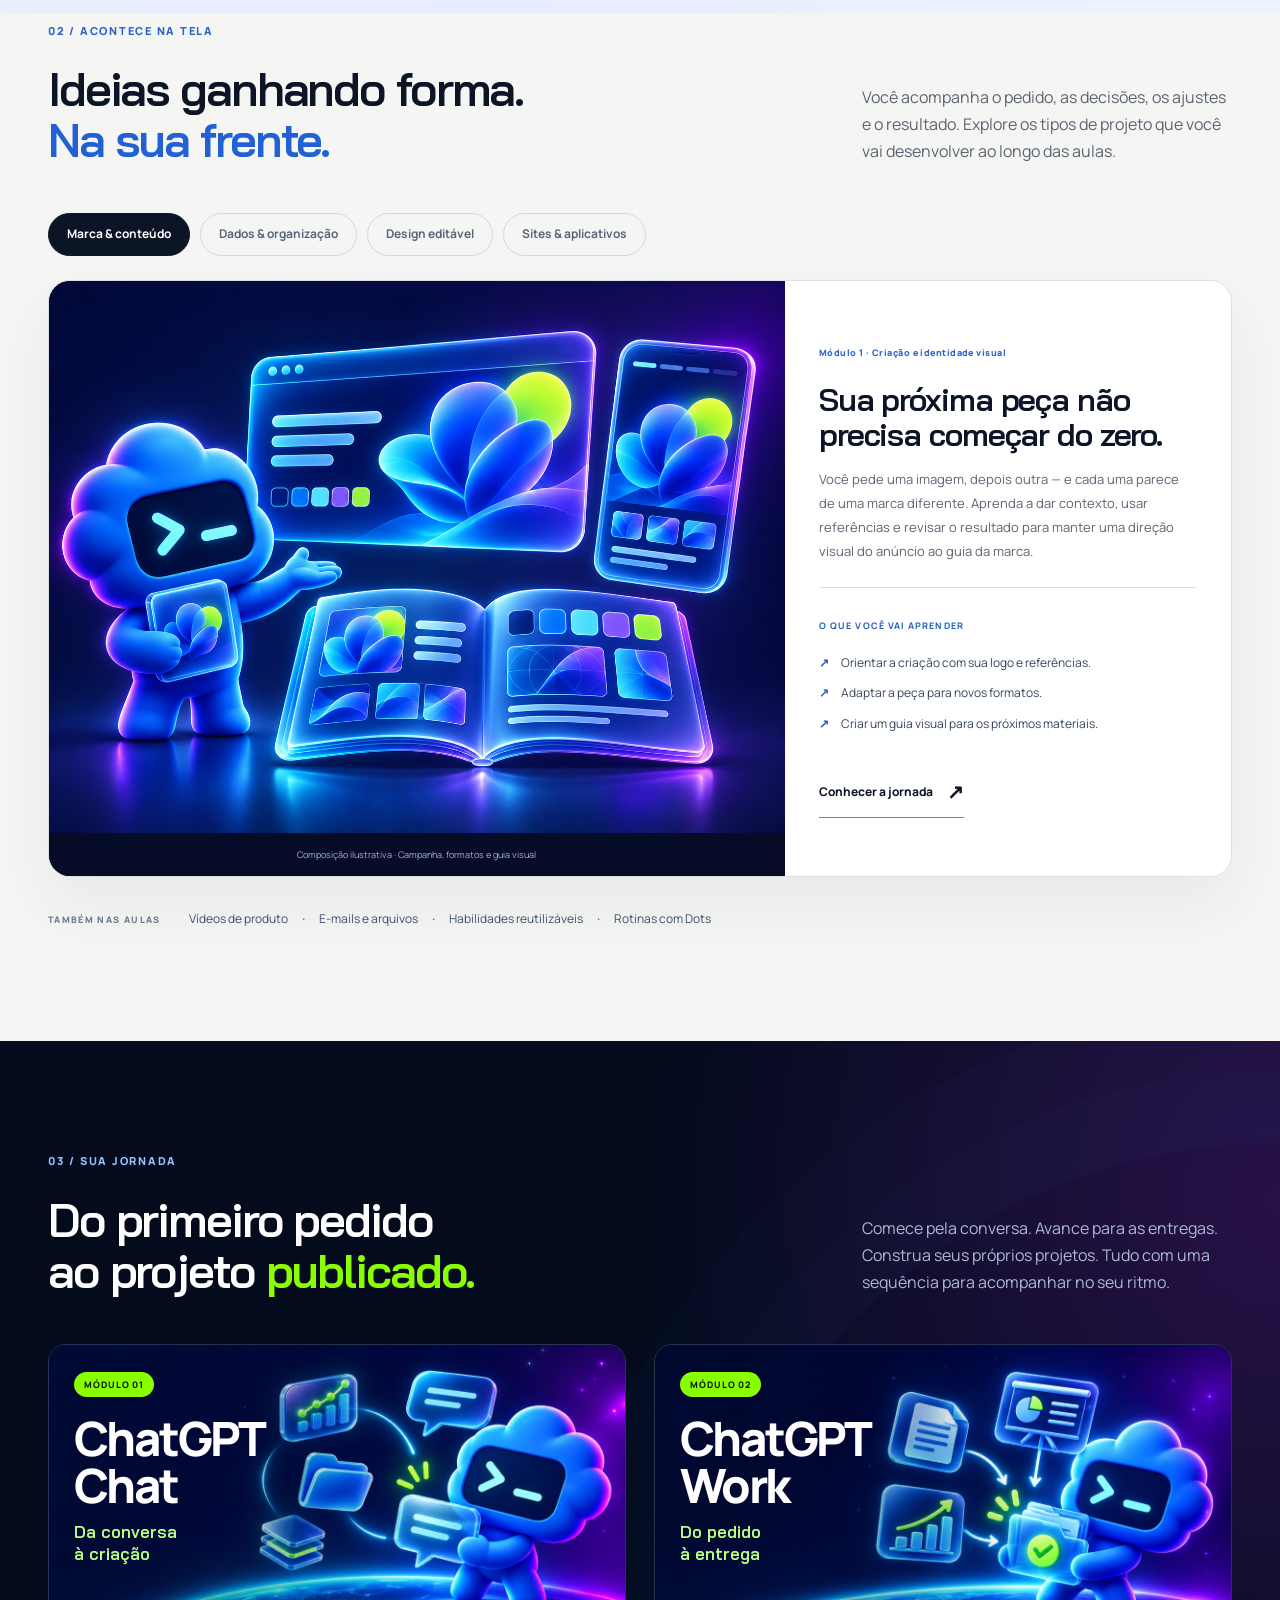
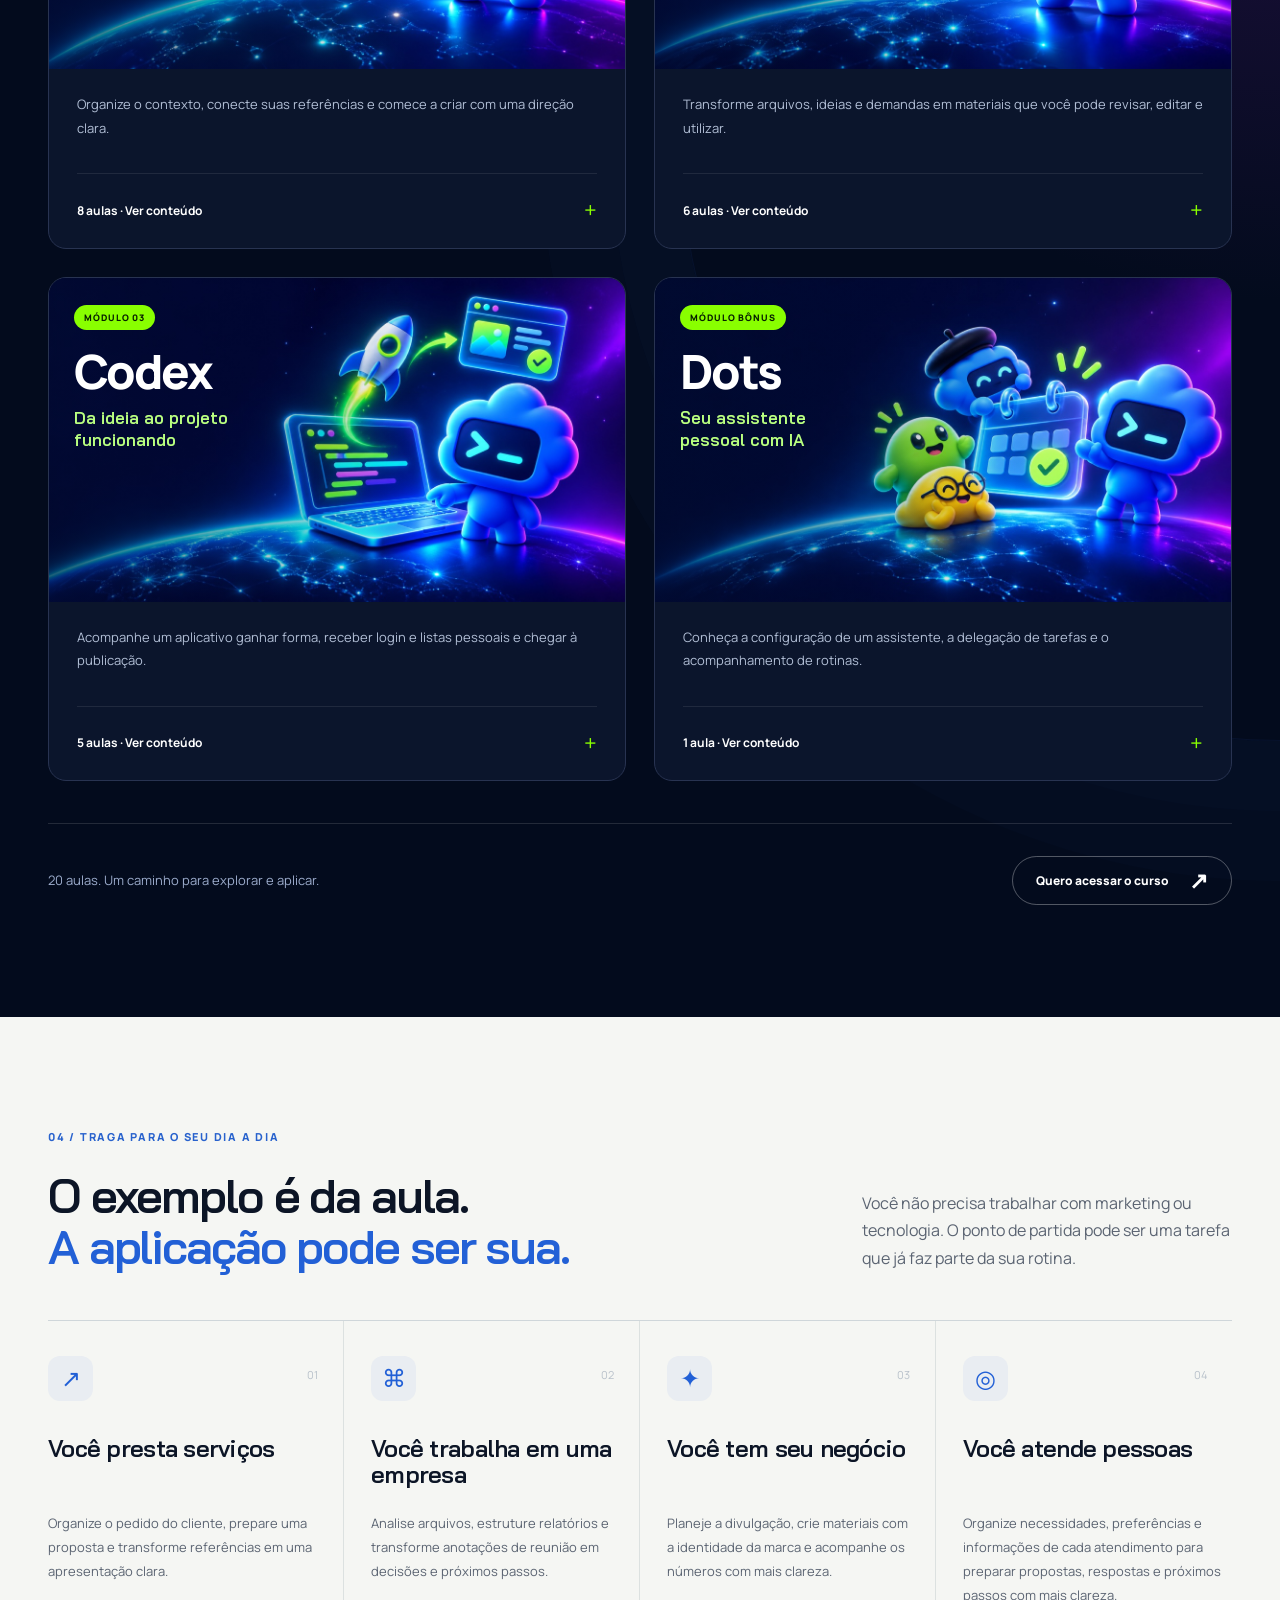
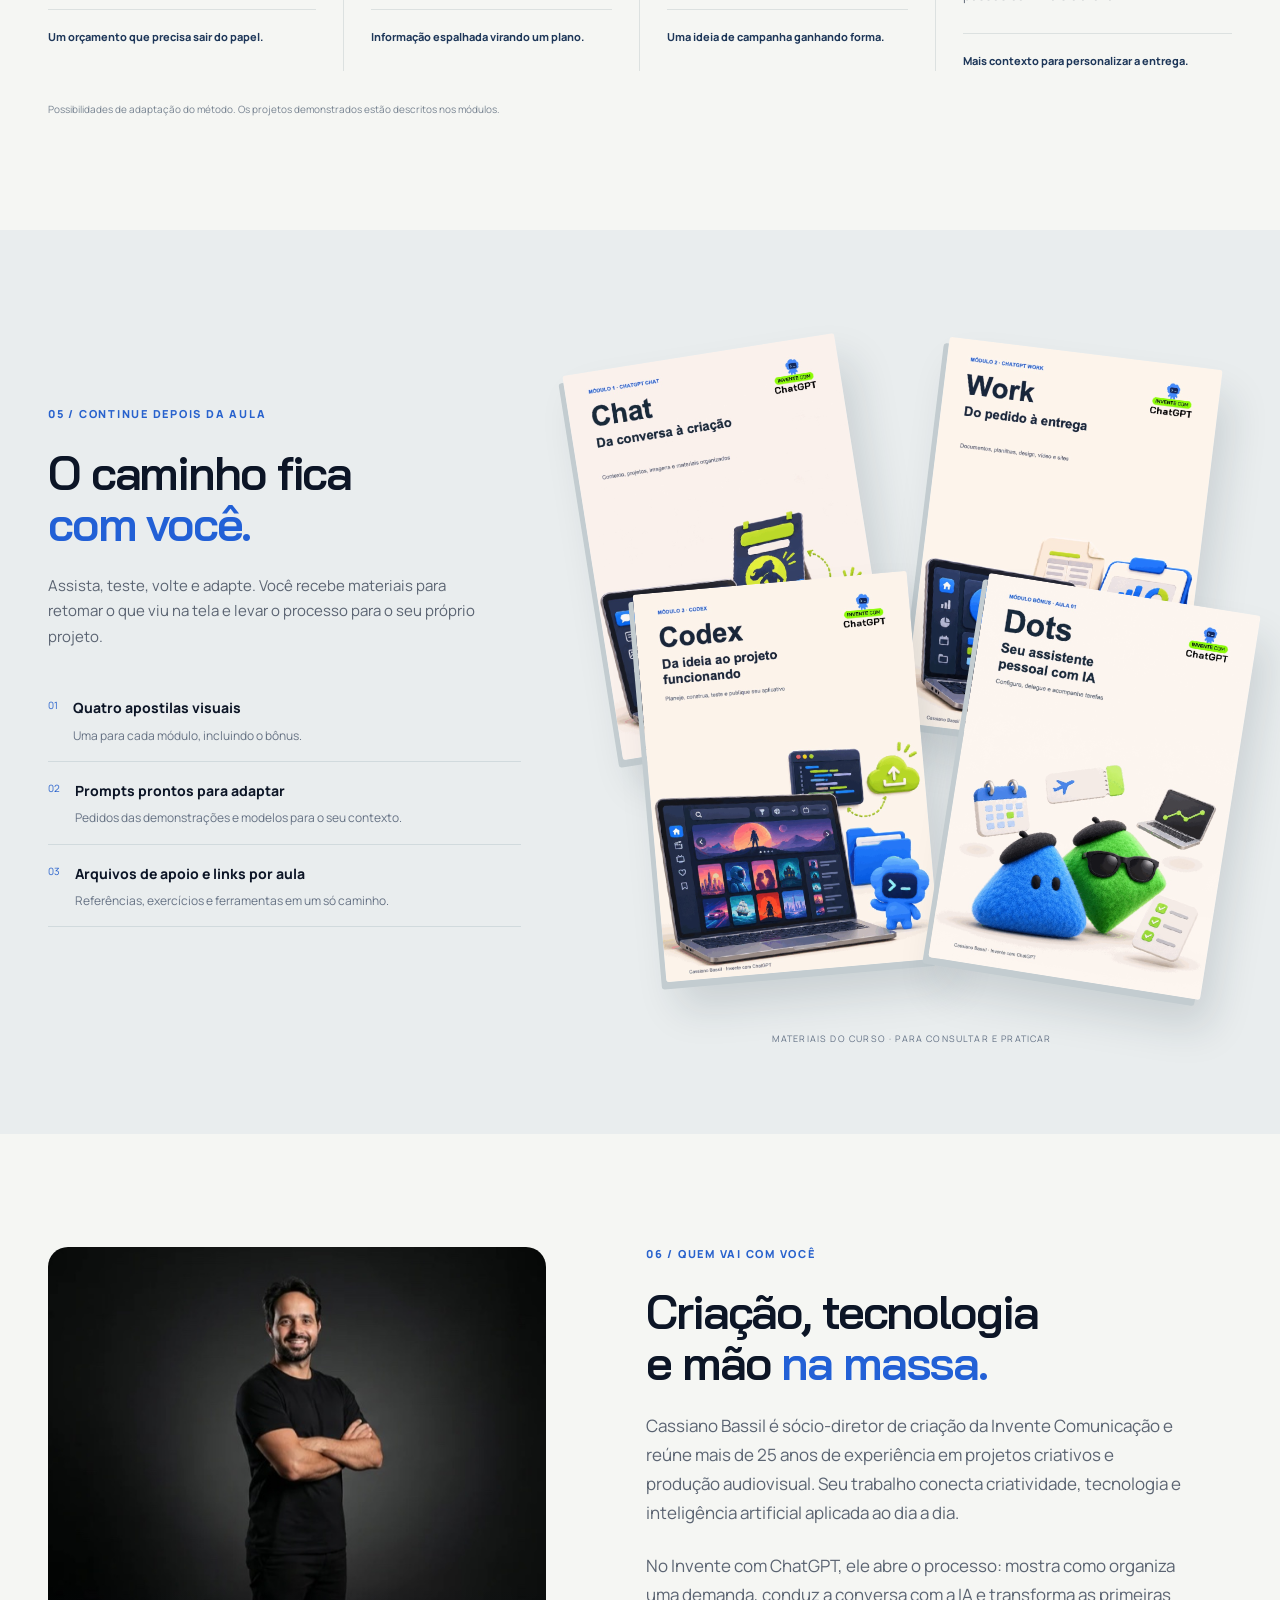
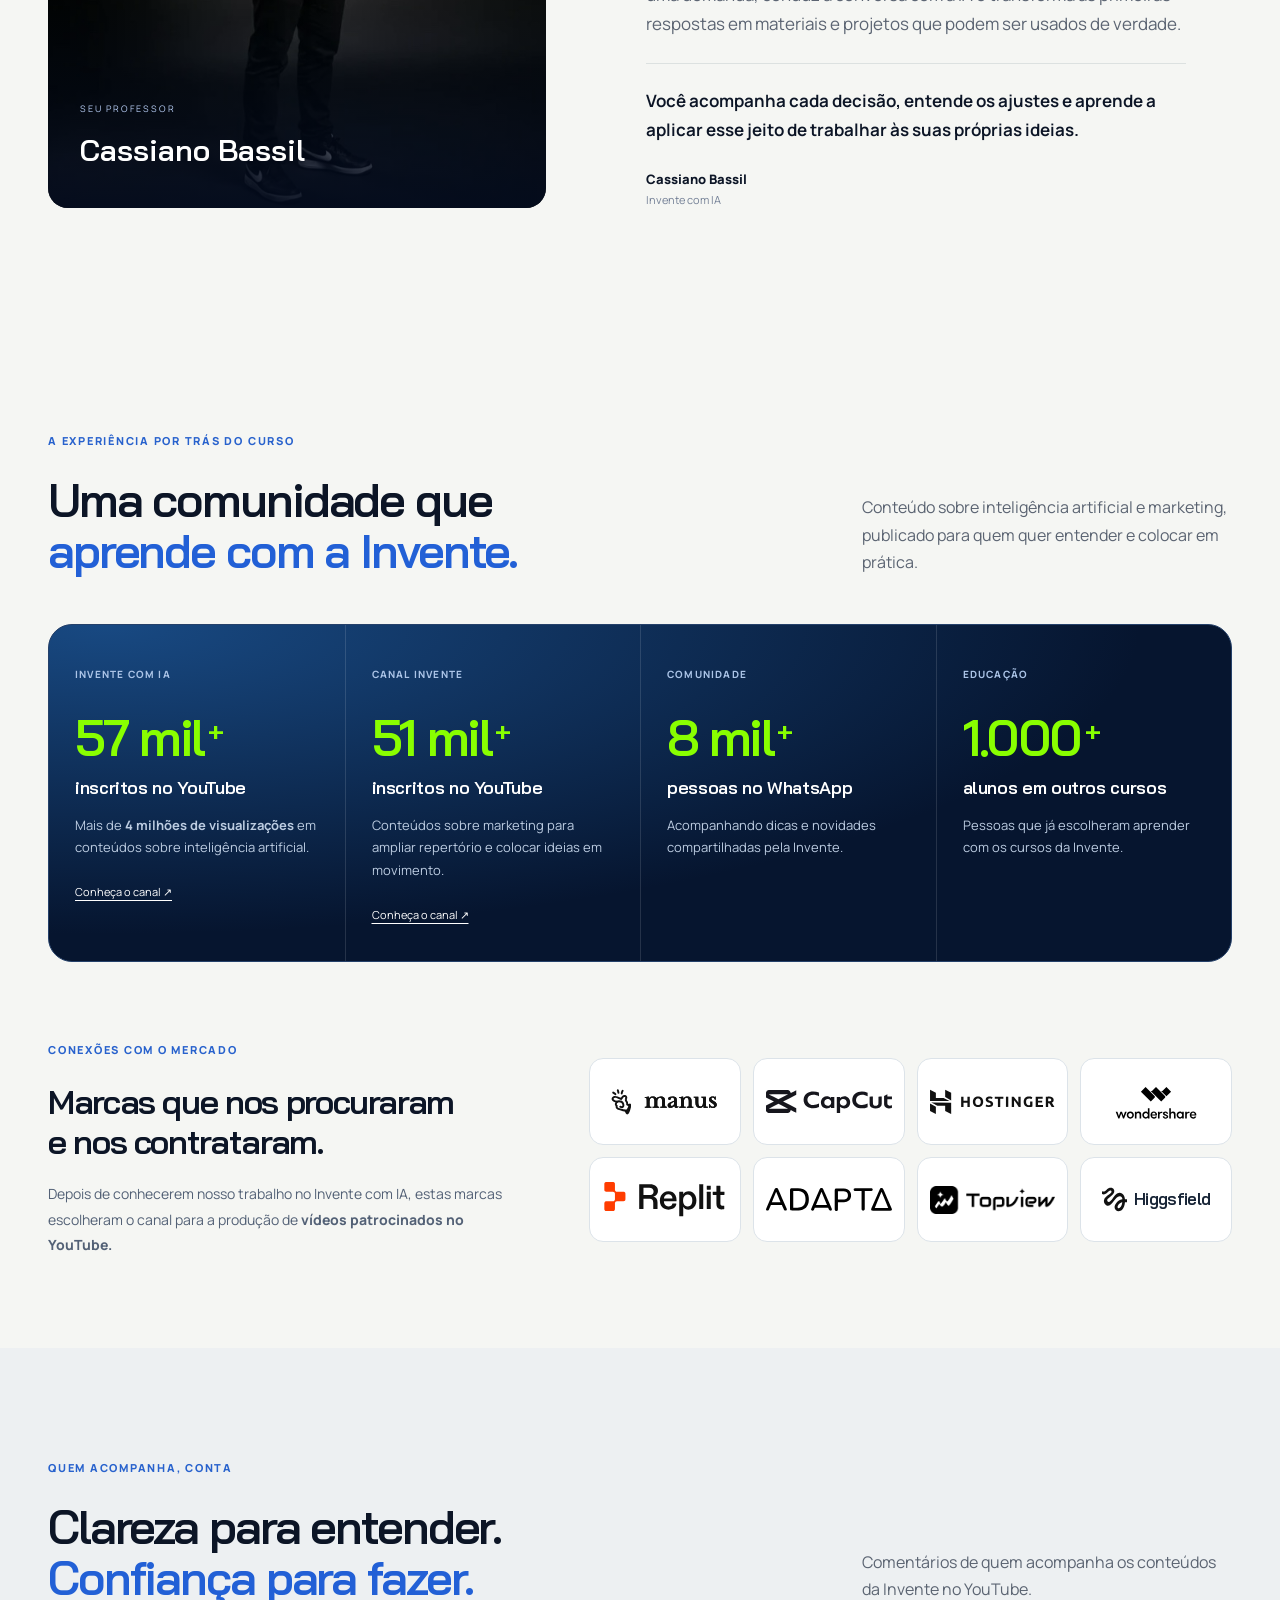
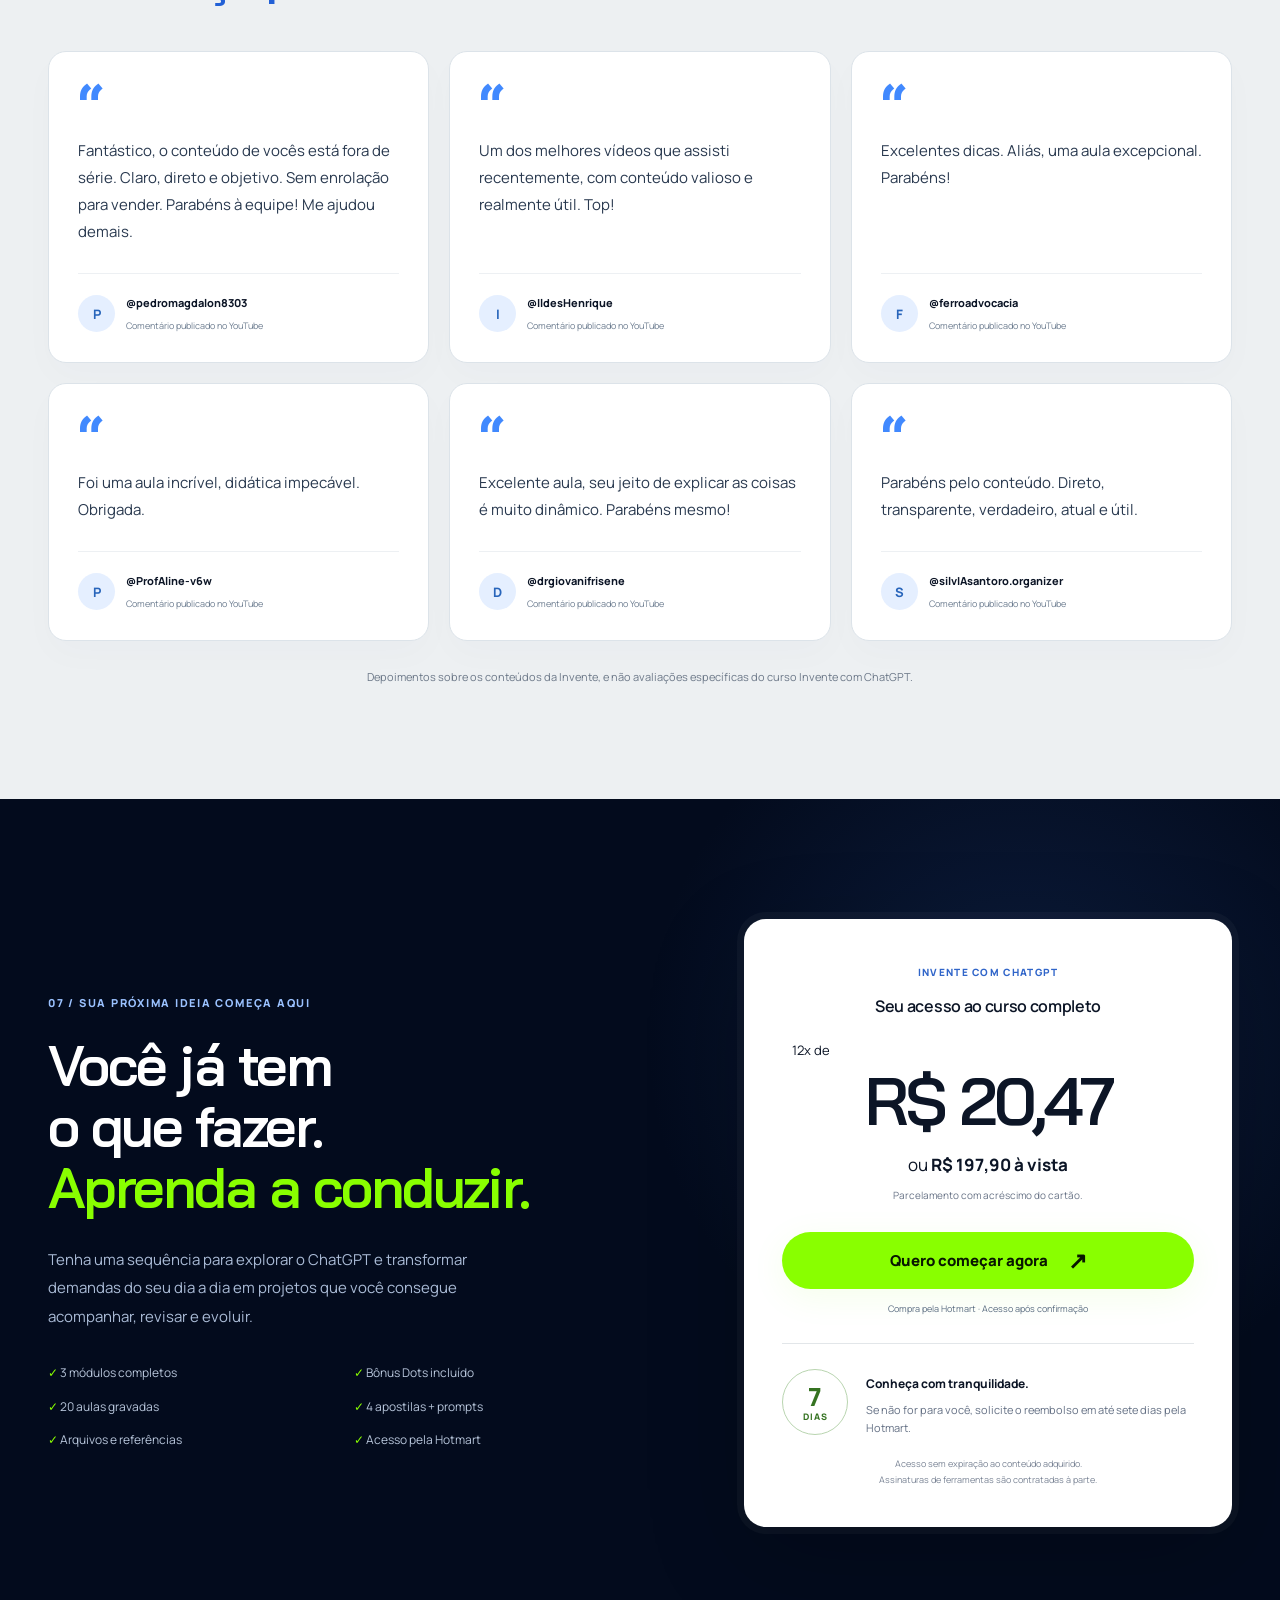
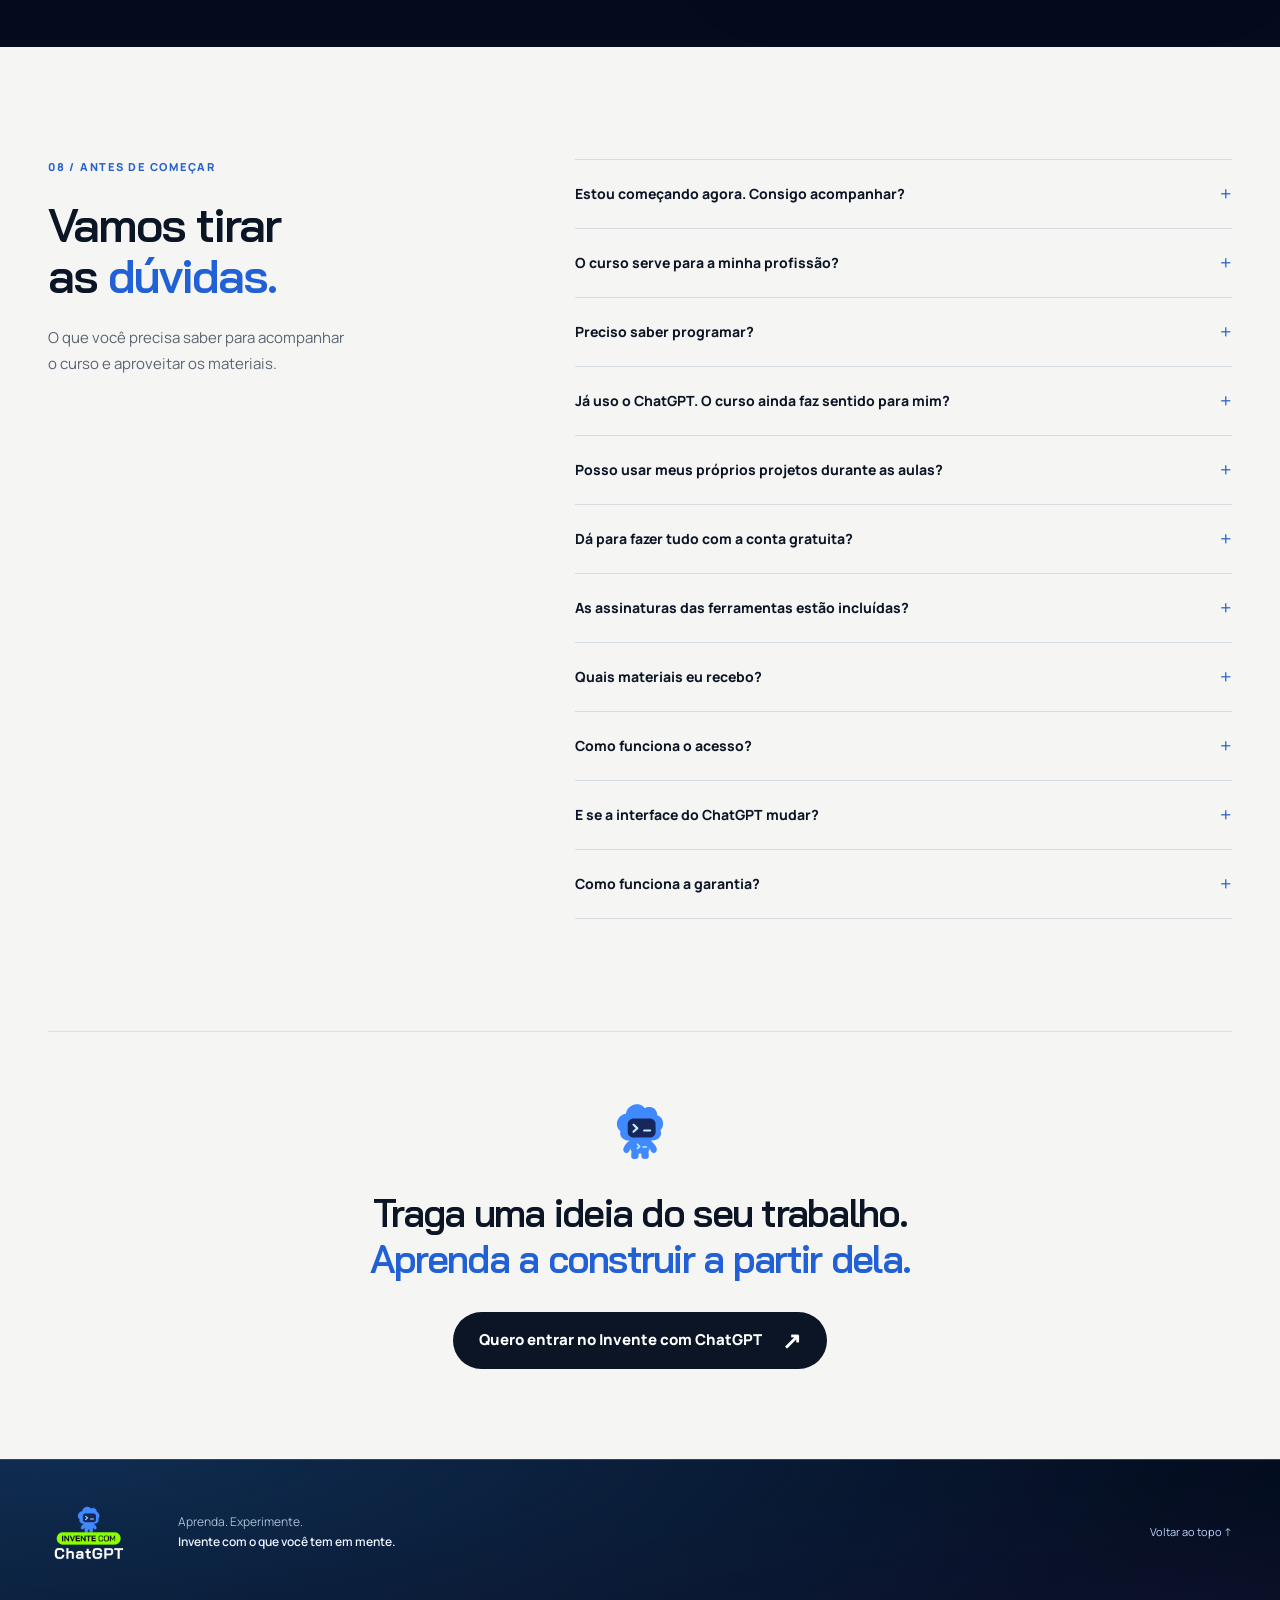
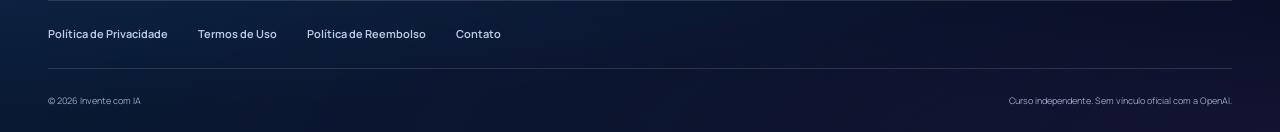
==== commit 7d851b10: "Clarify plan requirements and expand course FAQ" ====
--- a/index.html
+++ b/index.html
@@ -96,7 +96,7 @@
  <div class="offer-copy reveal"><p class="eyebrow">07 / SUA PRÓXIMA IDEIA COMEÇA AQUI</p><h2>Você já tem<br>o que fazer.<br><em>Aprenda a conduzir.</em></h2><p>Tenha uma sequência para explorar o ChatGPT e transformar demandas do seu dia a dia em projetos que você consegue acompanhar, revisar e evoluir.</p><div class="offer-inclusions"><span>✓ 3 módulos completos</span><span>✓ Bônus Dots incluído</span><span>✓ 20 aulas gravadas</span><span>✓ 4 apostilas + prompts</span><span>✓ Arquivos e referências</span><span>✓ Acesso pela Hotmart</span></div></div>
  <div class="price-card reveal"><span class="price-label">INVENTE COM CHATGPT</span><h3>Seu acesso ao curso completo</h3><div class="price"><span>12x de</span><strong>R$ 20,47</strong></div><p class="cash-price">ou <strong>R$ 197,90 à vista</strong></p><p class="installment-note">Parcelamento com acréscimo do cartão.</p><a class="button button-lime checkout" href="https://pay.hotmart.com/T108415380O">Quero começar agora <span aria-hidden="true">↗</span></a><span class="checkout-note">Compra pela Hotmart · Acesso após confirmação</span><div class="guarantee"><span class="guarantee-number">7<small>DIAS</small></span><div><strong>Conheça com tranquilidade.</strong><p>Se não for para você, solicite o reembolso em até sete dias pela Hotmart.</p></div></div><p class="access-note">Acesso sem expiração ao conteúdo adquirido.<br>Assinaturas de ferramentas são contratadas à parte.</p></div>
 </div></section>
-<section class="section faq light" id="duvidas"><div class="wrap faq-grid"><div class="reveal"><p class="eyebrow">08 / ANTES DE COMEÇAR</p><h2>Vamos tirar<br>as <em>dúvidas.</em></h2><p>O que você precisa saber para acompanhar o curso e aproveitar os materiais.</p></div><div class="faq-list"><details><summary>Estou começando agora. Consigo acompanhar?<span aria-hidden="true">+</span></summary><p>Sim. O curso começa pela configuração e pela forma de conversar com o ChatGPT. Depois, avança para arquivos, ferramentas conectadas e projetos com Codex. Você pode pausar as aulas e praticar no seu ritmo.</p></details><details><summary>O curso serve para a minha profissão?<span aria-hidden="true">+</span></summary><p>Os exemplos ensinam um processo que pode ser adaptado: dar contexto, definir a entrega, produzir, revisar e testar. Você pode aplicar isso a documentos, comunicação, organização, análise de dados e projetos do seu trabalho. As adaptações dependem da tarefa e das ferramentas disponíveis.</p></details><details><summary>Preciso saber programar?<span aria-hidden="true">+</span></summary><p>Você não precisa chegar sabendo programar. O módulo de Codex explica o ambiente e acompanha a construção passo a passo. Você aprende a orientar o trabalho, conferir o resultado e entender o papel das ferramentas utilizadas.</p></details><details><summary>Dá para fazer tudo com a conta gratuita?<span aria-hidden="true">+</span></summary><p>Não conte com a conta gratuita para reproduzir todas as demonstrações. O curso inclui recursos avançados e ferramentas conectadas cuja disponibilidade depende do plano, da conta e dos limites de uso. Consulte os planos atuais do ChatGPT antes de contratar. O bônus Dots também depende da disponibilidade do recurso na sua conta.</p></details><details><summary>As assinaturas das ferramentas estão incluídas?<span aria-hidden="true">+</span></summary><p>Não. O valor é do curso e dos materiais de apoio. ChatGPT, Canva, Higgsfield, hospedagem e outros serviços podem ter planos, créditos ou cobranças próprios. Você escolhe quais experiências quer reproduzir e verifica os custos de cada serviço.</p></details><details><summary>Quais materiais eu recebo?<span aria-hidden="true">+</span></summary><p>Aulas gravadas, quatro apostilas, prompts utilizados nas demonstrações, modelos para adaptar, arquivos de exercícios e links organizados por aula.</p></details><details><summary>Como funciona o acesso?<span aria-hidden="true">+</span></summary><p>O acesso é pela Hotmart, após a confirmação do pagamento, e não tem prazo de expiração para o conteúdo adquirido. Você pode assistir no seu ritmo. Para executar os projetos, recomendamos um computador.</p></details><details><summary>E se a interface do ChatGPT mudar?<span aria-hidden="true">+</span></summary><p>As telas e os nomes de recursos podem mudar. O curso ensina também a lógica de trabalho: fornecer contexto, pedir uma entrega, revisar, testar e dar continuidade. Essa base ajuda a se orientar mesmo quando a interface evolui.</p></details><details><summary>Como funciona a garantia?<span aria-hidden="true">+</span></summary><p>Você tem sete dias para conhecer o treinamento. Se perceber que não é para você, pode solicitar o reembolso pela Hotmart dentro desse prazo.</p></details></div></div></section>
+<section class="section faq light" id="duvidas"><div class="wrap faq-grid"><div class="reveal"><p class="eyebrow">08 / ANTES DE COMEÇAR</p><h2>Vamos tirar<br>as <em>dúvidas.</em></h2><p>O que você precisa saber para acompanhar o curso e aproveitar os materiais.</p></div><div class="faq-list"><details><summary>Estou começando agora. Consigo acompanhar?<span aria-hidden="true">+</span></summary><p>Sim. O curso começa pela configuração e pela forma de conversar com o ChatGPT. Depois, avança para arquivos, ferramentas conectadas e projetos com Codex. Você pode pausar as aulas e praticar no seu ritmo.</p></details><details><summary>O curso serve para a minha profissão?<span aria-hidden="true">+</span></summary><p>Os exemplos ensinam um processo que pode ser adaptado: dar contexto, definir a entrega, produzir, revisar e testar. Você pode aplicar isso a documentos, comunicação, organização, análise de dados e projetos do seu trabalho. As adaptações dependem da tarefa e das ferramentas disponíveis.</p></details><details><summary>Preciso saber programar?<span aria-hidden="true">+</span></summary><p>Você não precisa chegar sabendo programar. O módulo de Codex explica o ambiente e acompanha a construção passo a passo. Você aprende a orientar o trabalho, conferir o resultado e entender o papel das ferramentas utilizadas.</p></details><details><summary>Já uso o ChatGPT. O curso ainda faz sentido para mim?<span aria-hidden="true">+</span></summary><p>Se você já usa o ChatGPT para perguntas e textos, o curso ajuda a ampliar esse uso: trabalhar com referências e arquivos, conectar ferramentas, criar materiais editáveis e desenvolver projetos com Codex. Confira o conteúdo dos módulos para identificar o que você ainda quer aprender.</p></details><details><summary>Posso usar meus próprios projetos durante as aulas?<span aria-hidden="true">+</span></summary><p>Sim. Você pode acompanhar os exemplos com os arquivos fornecidos ou adaptar os pedidos para uma necessidade sua. Os materiais incluem prompts para personalizar com seu contexto, suas referências e o resultado que deseja alcançar.</p></details><details><summary>Dá para fazer tudo com a conta gratuita?<span aria-hidden="true">+</span></summary><p>Você pode começar com o ChatGPT gratuito e acompanhar as aulas iniciais, praticando a conversa, os pedidos e a organização das ideias. Para reproduzir algumas demonstrações mais avançadas, será necessário um plano pago, conforme os recursos e limites disponíveis na sua conta. O bônus Dots também depende da disponibilidade do recurso na sua conta.</p></details><details><summary>As assinaturas das ferramentas estão incluídas?<span aria-hidden="true">+</span></summary><p>Sua inscrição inclui o curso e os materiais de apoio. As assinaturas de ferramentas e serviços externos não estão incluídas: ChatGPT, Canva, Higgsfield, hospedagem e outros serviços podem ter planos, créditos ou cobranças próprios. Você pode avaliar quais recursos fazem sentido para o seu uso antes de contratar.</p></details><details><summary>Quais materiais eu recebo?<span aria-hidden="true">+</span></summary><p>Aulas gravadas, quatro apostilas, prompts utilizados nas demonstrações, modelos para adaptar, arquivos de exercícios e links organizados por aula.</p></details><details><summary>Como funciona o acesso?<span aria-hidden="true">+</span></summary><p>O acesso é pela Hotmart, após a confirmação do pagamento, e não tem prazo de expiração para o conteúdo adquirido. Você pode assistir no seu ritmo. Para executar os projetos, recomendamos um computador.</p></details><details><summary>E se a interface do ChatGPT mudar?<span aria-hidden="true">+</span></summary><p>As telas e os nomes de recursos podem mudar. O curso ensina também a lógica de trabalho: fornecer contexto, pedir uma entrega, revisar, testar e dar continuidade. Essa base ajuda a se orientar mesmo quando a interface evolui.</p></details><details><summary>Como funciona a garantia?<span aria-hidden="true">+</span></summary><p>Você tem sete dias para conhecer o treinamento. Se perceber que não é para você, pode solicitar o reembolso pela Hotmart dentro desse prazo.</p></details></div></div></section>
 <section class="final-call light"><div class="wrap"><img src="assets/mascot.svg" width="68" height="68" alt="" loading="lazy"><h2>Traga uma ideia do seu trabalho.<br><em>Aprenda a construir a partir dela.</em></h2><a class="button button-dark" href="#inscricao">Quero entrar no Invente com ChatGPT <span aria-hidden="true">↗</span></a></div></section>
 </main>
 <footer class="site-footer" id="rodape"><div class="wrap footer-top"><a href="#inicio" aria-label="Voltar ao início"><img src="assets/logo-white.png" width="100" height="82" alt="Invente com ChatGPT" loading="lazy"></a><p>Aprenda. Experimente.<br><strong>Invente com o que você tem em mente.</strong></p><a href="#inicio" class="back-top">Voltar ao topo ↑</a></div><nav class="wrap footer-links" aria-label="Informações institucionais"><a href="privacy.html" data-preserve-tracking>Política de Privacidade</a><a href="termos.html" data-preserve-tracking>Termos de Uso</a><a href="reembolso.html" data-preserve-tracking>Política de Reembolso</a><a href="contato.html" data-preserve-tracking>Contato</a></nav><div class="wrap footer-bottom"><span>© 2026 Invente com IA</span><span>Curso independente. Sem vínculo oficial com a OpenAI.</span></div></footer>
